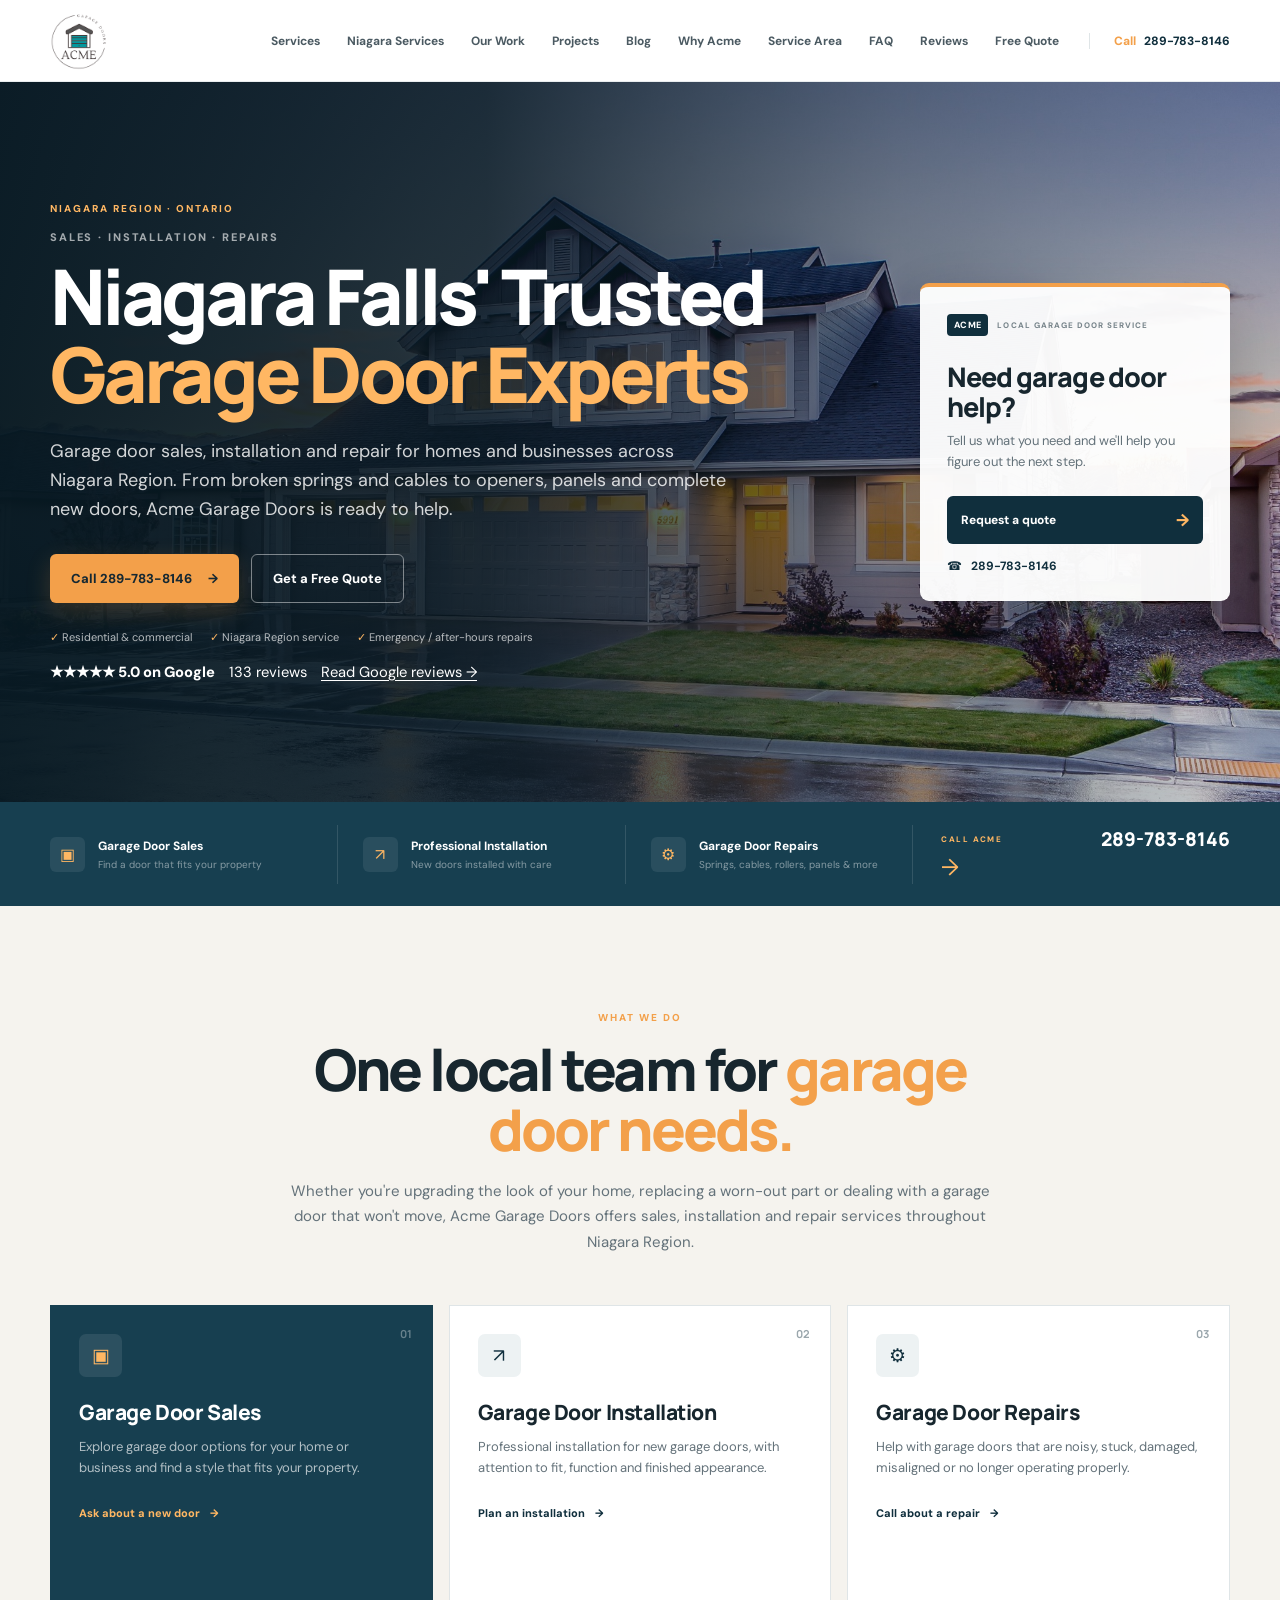
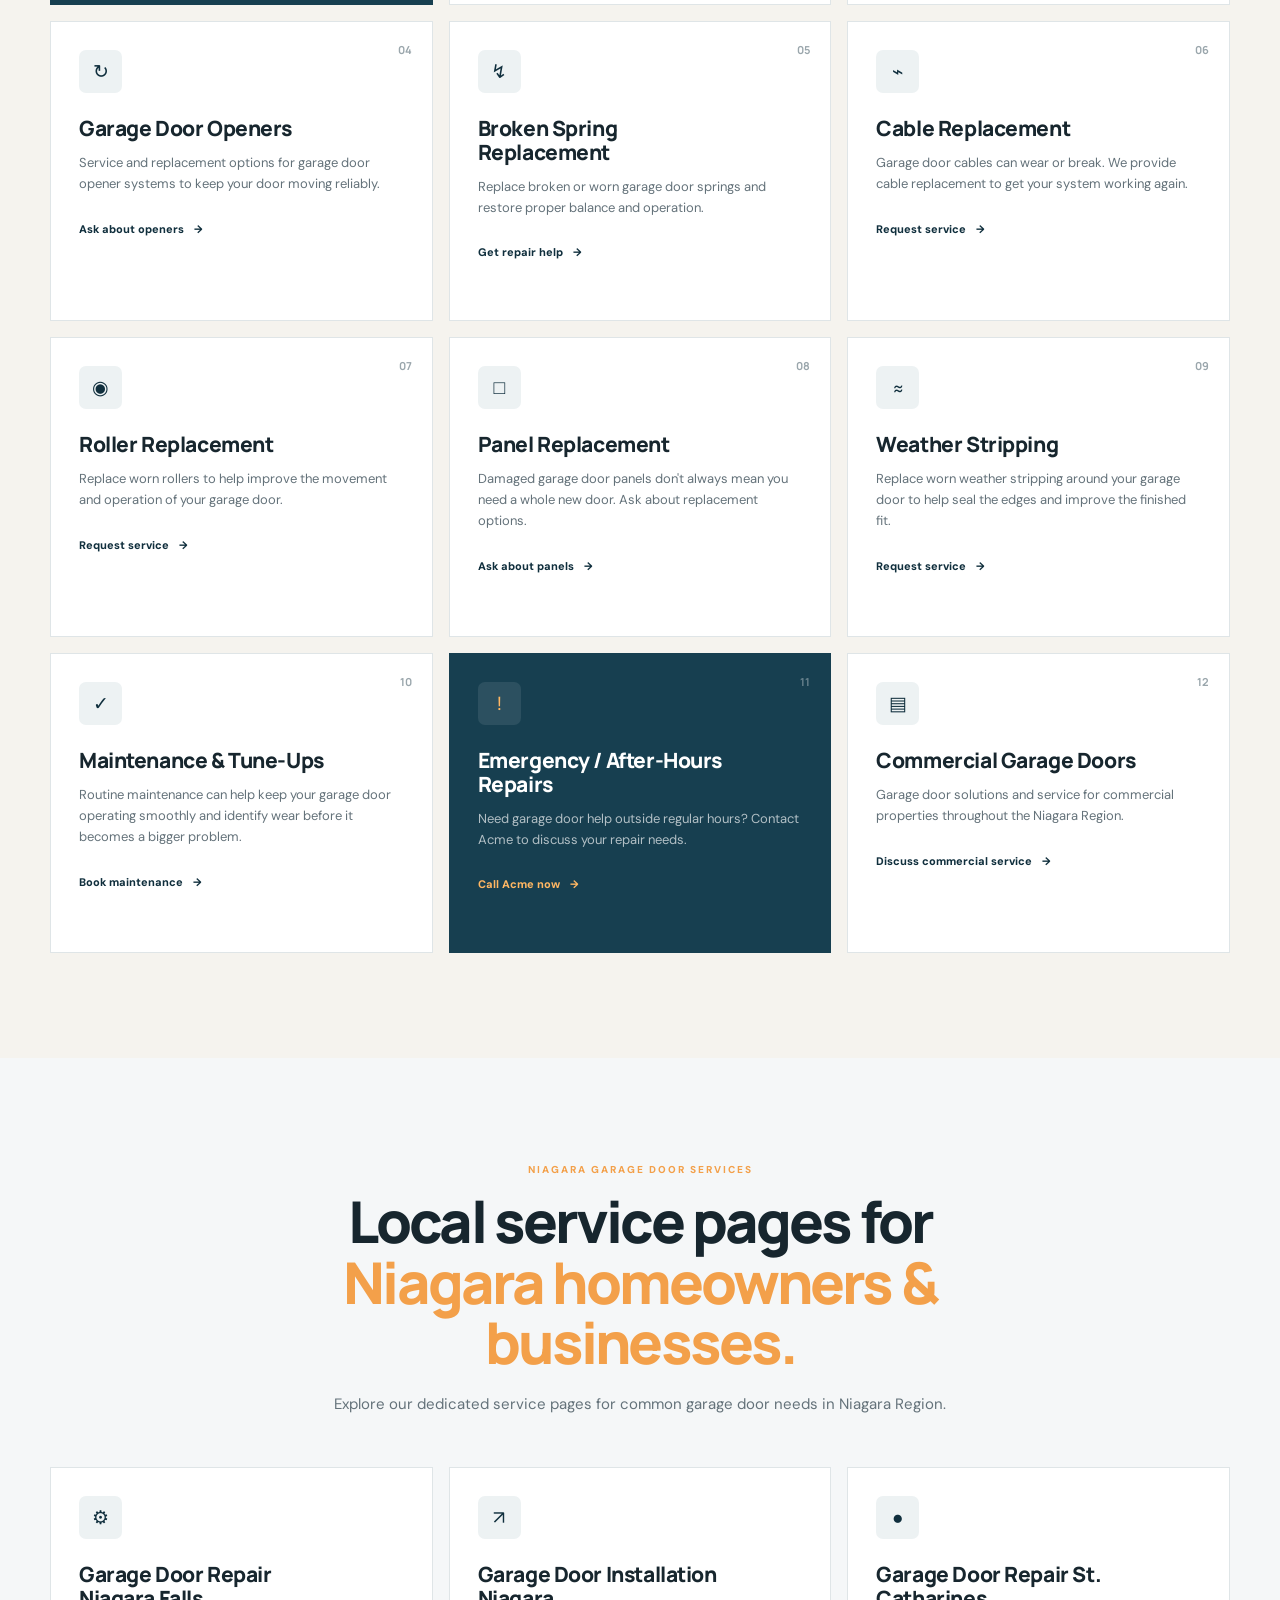
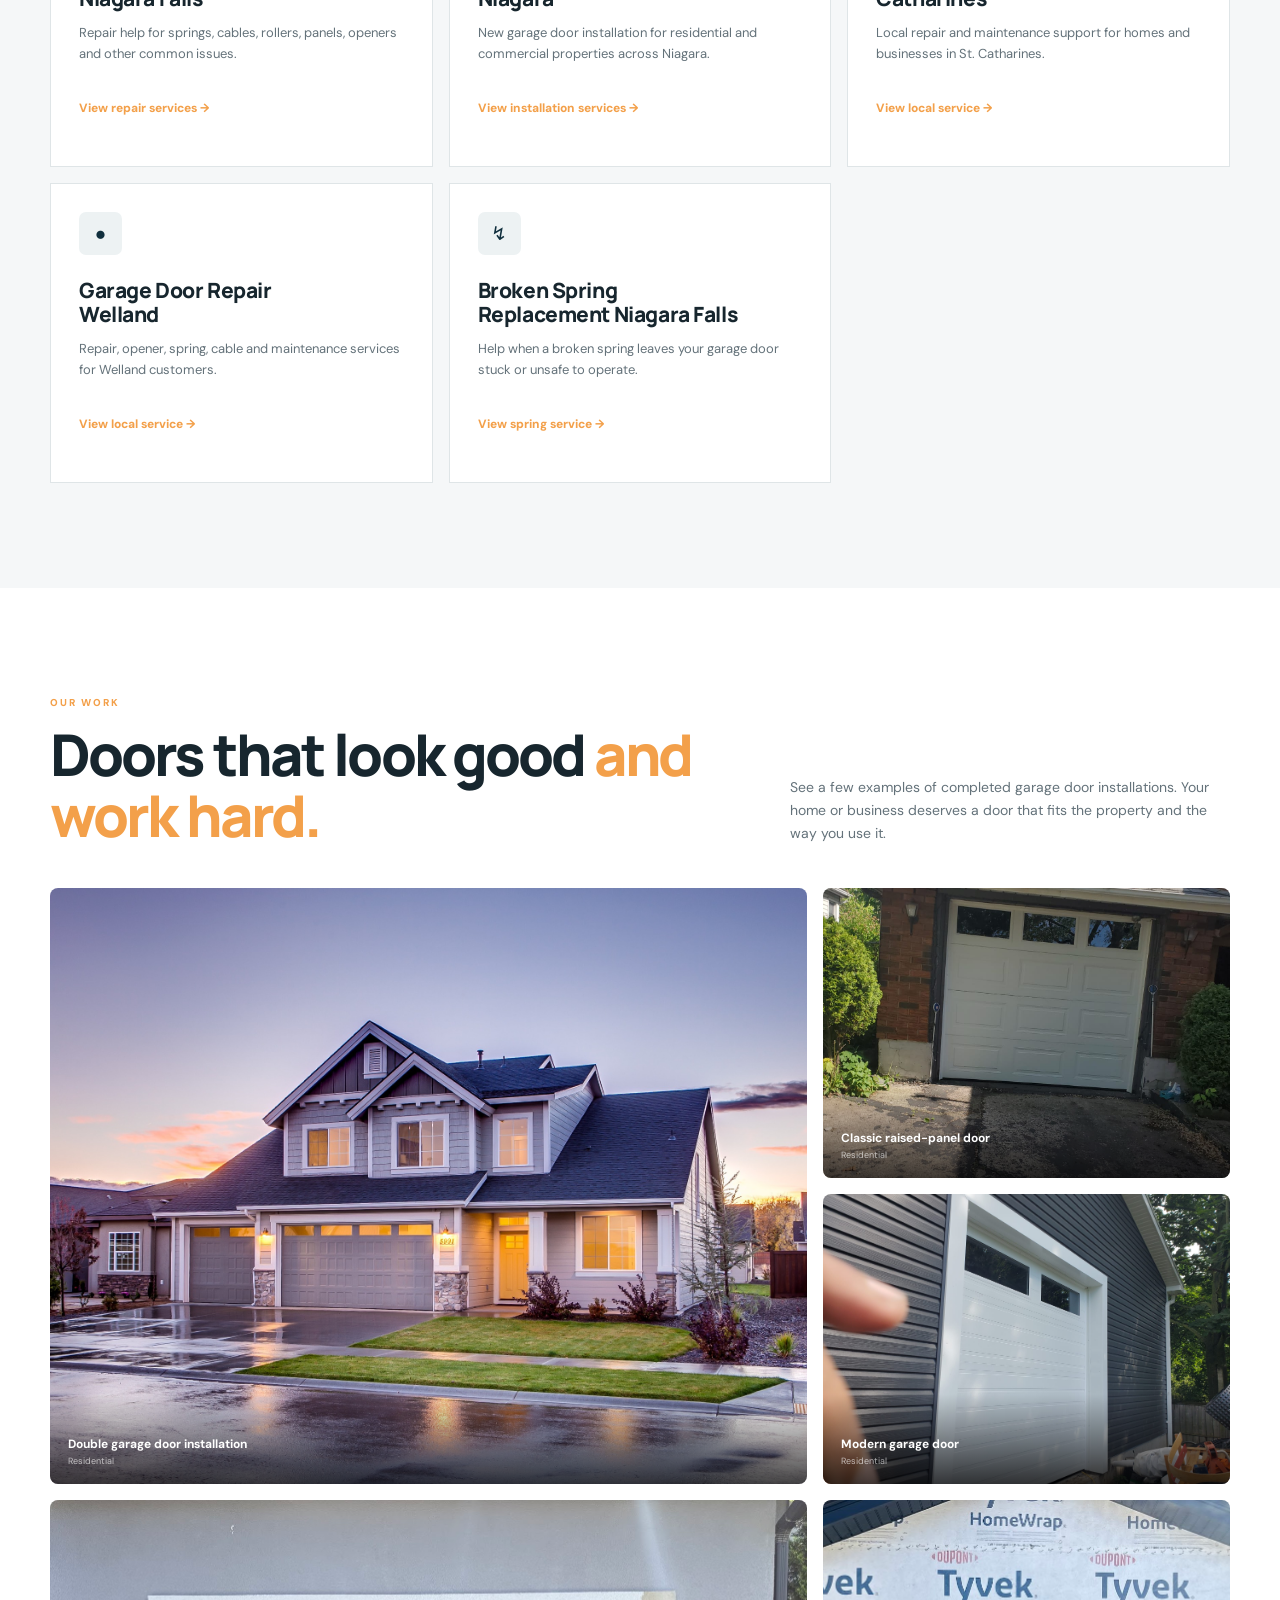
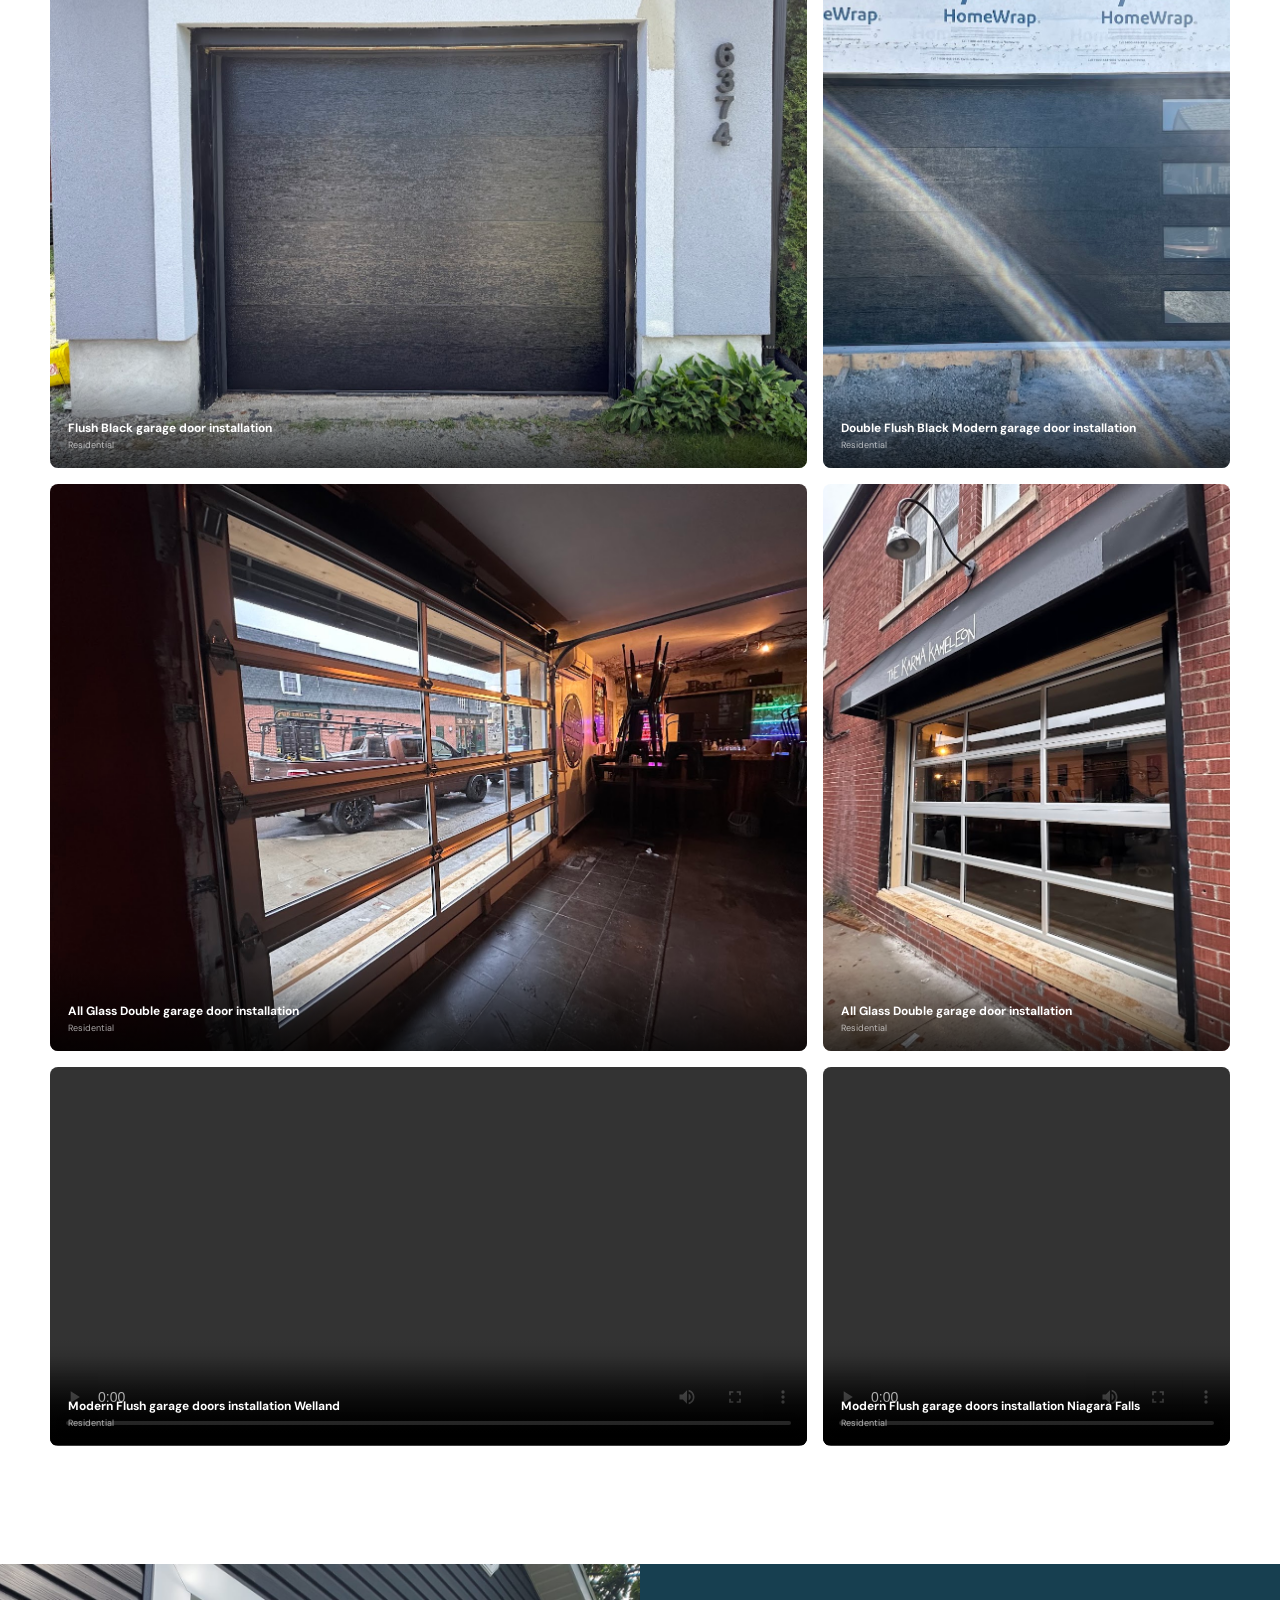
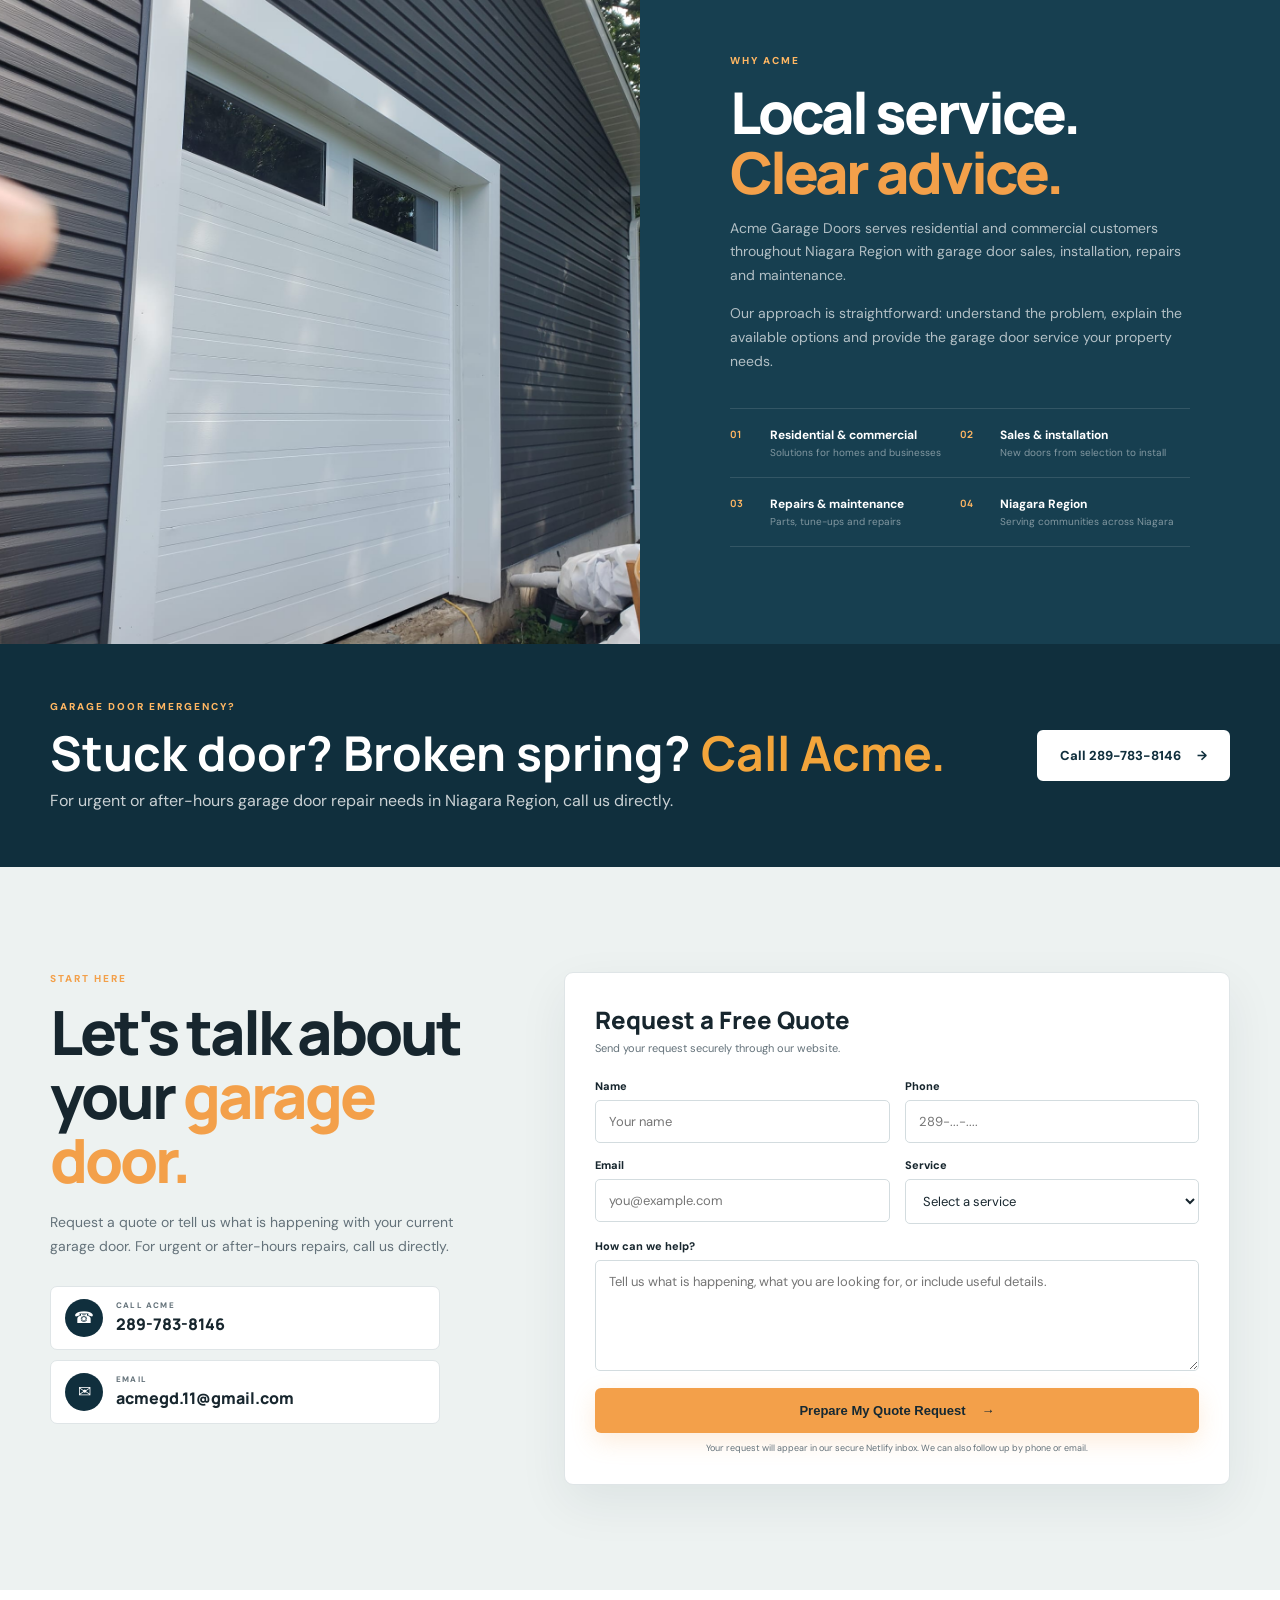
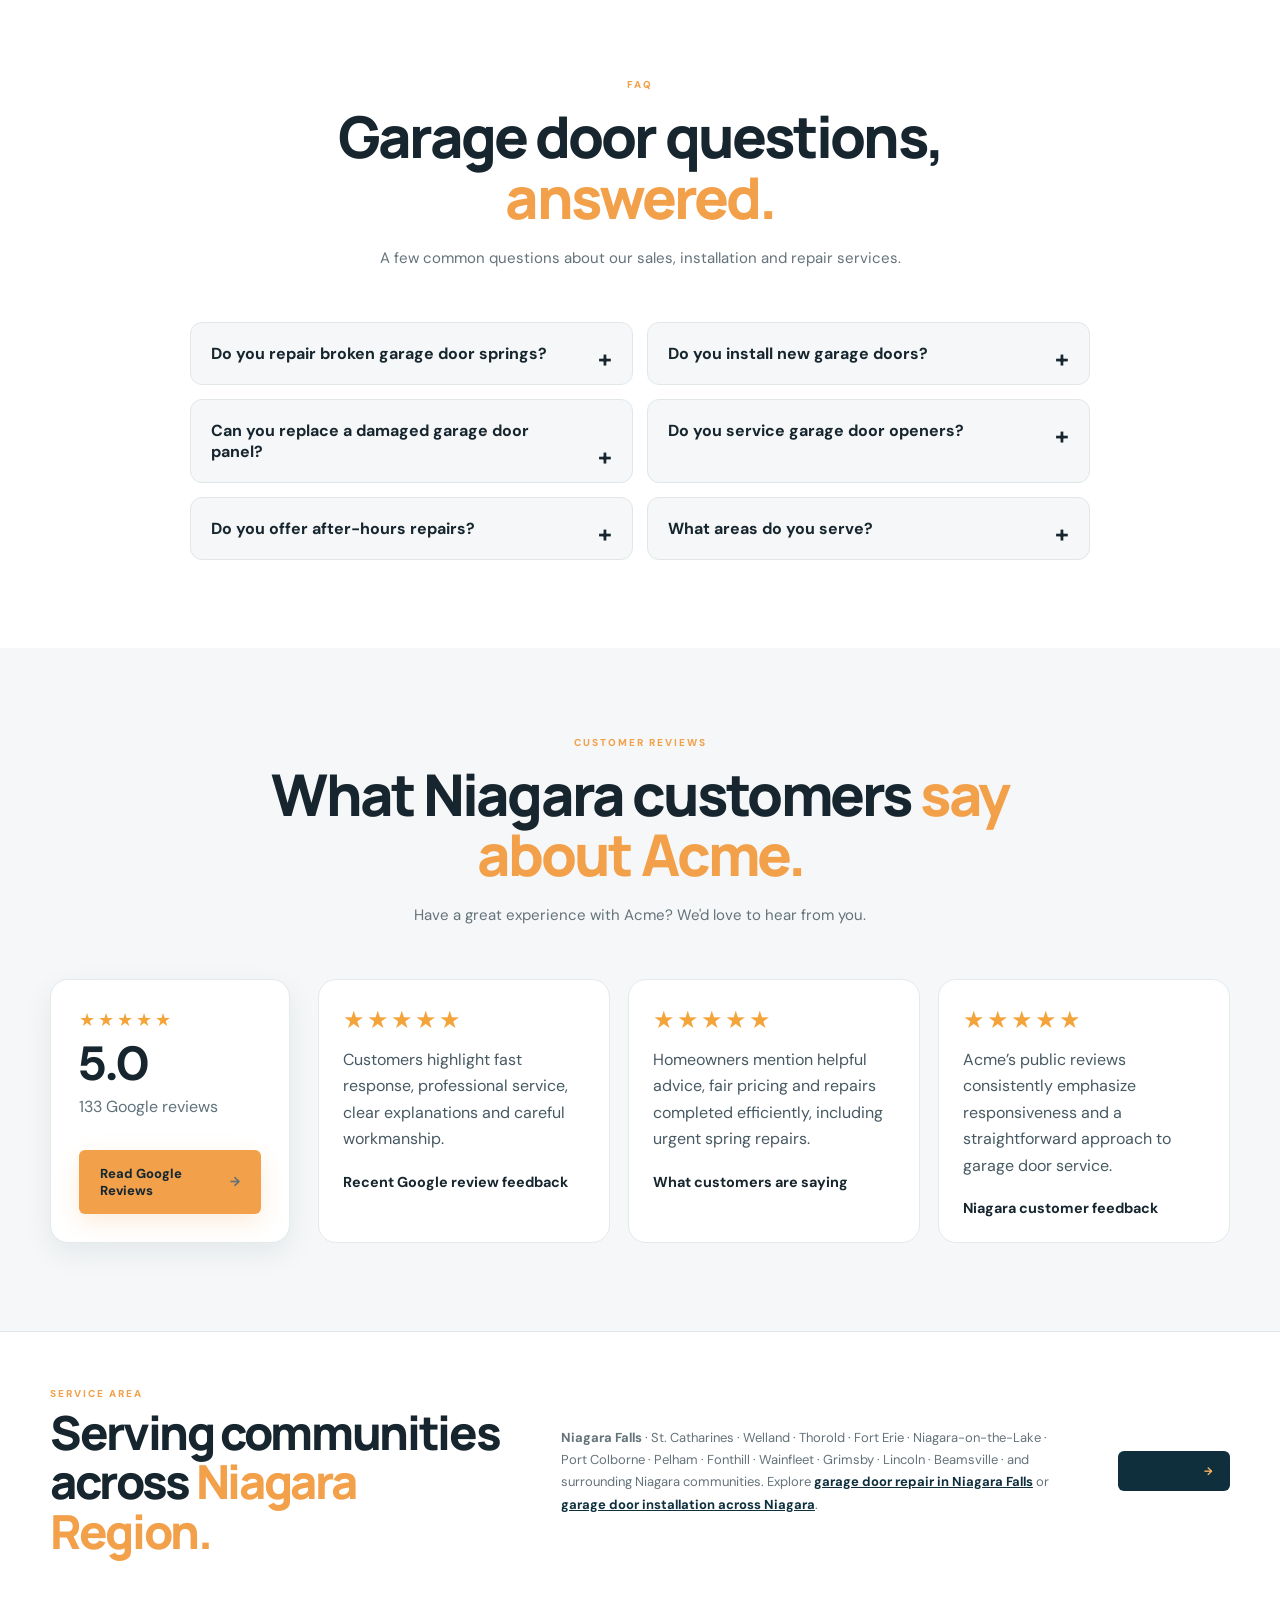
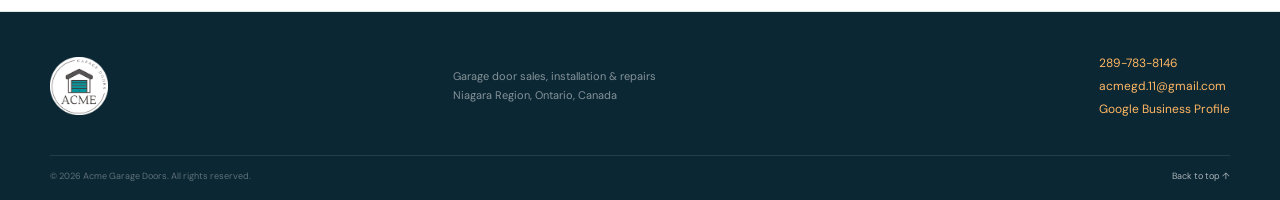
==== index.html @ 5a370285 "Publish my website (6a9875e2a1ae2db3b6c1c2fd)" ====
<!doctype html>
<html lang="en">
<head>
  <meta charset="utf-8">
  <meta name="viewport" content="width=device-width, initial-scale=1">
  <meta name="description" content="Acme Garage Doors provides garage door sales, installation, repairs, openers, springs, cables, rollers, panels, weather stripping, maintenance and emergency service throughout Niagara Region, Ontario.">
  <meta name="theme-color" content="#102f3d">
  <meta name="robots" content="index, follow, max-image-preview:large">
  <link rel="canonical" href="https://acmegaragedoors.ca/">
  <meta property="og:type" content="website">
  <meta property="og:url" content="https://acmegaragedoors.ca/">
  <meta property="og:site_name" content="Acme Garage Doors">
  <meta property="og:image" content="https://acmegaragedoors.ca/images/installation-2.jpg">
  <meta name="twitter:card" content="summary_large_image">
  <meta name="twitter:image" content="https://acmegaragedoors.ca/images/installation-2.jpg">
  <meta property="og:title" content="Acme Garage Doors | Niagara Falls' Trusted Garage Door Experts">
  <meta property="og:description" content="Garage door sales, installation and repairs across Niagara Region, Ontario.">
  <title>Acme Garage Doors | Niagara Falls' Trusted Garage Door Experts</title>
  <link rel="preconnect" href="https://fonts.googleapis.com">
  <link rel="preconnect" href="https://fonts.gstatic.com" crossorigin>
  <link href="https://fonts.googleapis.com/css2?family=DM+Sans:wght@400;500;600;700&family=Manrope:wght@700;800&display=swap" rel="stylesheet">
  <link rel="stylesheet" href="styles.css">
  <script type="application/ld+json">
  {
    "@context":"https://schema.org",
    "@type":"LocalBusiness",
    "@id":"https://acmegaragedoors.ca/#business",
    "name":"Acme Garage Doors",
    "url":"https://acmegaragedoors.ca/",
    "telephone":"+1-289-783-8146",
    "email":"acmegd.11@gmail.com",
    "image":"https://acmegaragedoors.ca/images/installation-2.jpg",
    "description":"Garage door sales, installation, repairs, opener service, spring replacement, cable and roller replacement, panel replacement, weather stripping, maintenance and emergency service across Niagara Region, Ontario.",
    "knowsAbout":["Garage door repair","Garage door installation","Garage door openers","Broken spring replacement","Garage door maintenance"],
    "address":{"@type":"PostalAddress","addressLocality":"Niagara Falls","addressRegion":"ON","addressCountry":"CA"},
    "areaServed":[
      {"@type":"City","name":"Niagara Falls"},{"@type":"City","name":"St. Catharines"},{"@type":"City","name":"Welland"},{"@type":"City","name":"Thorold"},{"@type":"City","name":"Fort Erie"},{"@type":"City","name":"Niagara-on-the-Lake"},{"@type":"City","name":"Port Colborne"}
    ],
    "sameAs":["https://maps.app.goo.gl/FfW46pLaCwa87yC1A"]
  }
  </script>
</head>
<body>
<header class="site-header" id="top">
  <div class="container nav-wrap">
    <a class="brand" href="#top" aria-label="Acme Garage Doors home">
      <img class="brand-logo" src="images/ACME%20logo%20round.png" alt="Acme Garage Doors">
    </a>
    <nav class="nav" aria-label="Main navigation">
      <a href="#services">Services</a><a href="#local-services">Niagara Services</a><a href="#work">Our Work</a><a href="projects">Projects</a><a href="blog">Blog</a><a href="#about">Why Acme</a><a href="#area">Service Area</a><a href="#faq">FAQ</a><a href="#reviews">Reviews</a><a href="#quote">Free Quote</a>
    </nav>
    <a class="nav-phone" href="tel:+12897838146"><span>Call</span> 289-783-8146</a>
    <button class="menu-toggle" aria-label="Open menu" aria-expanded="false">☰</button>
  </div>
  <div class="mobile-nav" aria-hidden="true"><a href="#services">Services</a><a href="#local-services">Niagara Services</a><a href="#work">Our Work</a><a href="projects">Projects</a><a href="blog">Blog</a><a href="#about">Why Acme</a><a href="#area">Service Area</a><a href="#faq">FAQ</a><a href="#reviews">Reviews</a><a href="#quote">Free Quote</a></div>
</header>

<main>
  <section class="hero">
    <div class="hero-media"><img src="images/installation-2.jpg" alt="Completed garage door installation on a Niagara-area home"></div>
    <div class="hero-shade"></div>
    <div class="container hero-inner">
      <div class="hero-copy">
        <div class="eyebrow light">NIAGARA REGION · ONTARIO</div>
        <div class="hero-kicker">SALES · INSTALLATION · REPAIRS</div>
        <h1>Niagara Falls' Trusted <span>Garage Door Experts</span></h1>
        <p class="hero-lead">Garage door sales, installation and repair for homes and businesses across Niagara Region. From broken springs and cables to openers, panels and complete new doors, Acme Garage Doors is ready to help.</p>
        <div class="hero-actions"><a class="btn btn-primary" href="tel:+12897838146">Call 289-783-8146 <b>→</b></a><a class="btn btn-outline" href="#quote">Get a Free Quote</a></div>
        <div class="hero-points"><span>✓ Residential & commercial</span><span>✓ Niagara Region service</span><span>✓ Emergency / after-hours repairs</span></div>
        <div class="hero-trust"><strong>★★★★★ 5.0 on Google</strong><span>133 reviews</span><a href="https://maps.app.goo.gl/FfW46pLaCwa87yC1A" target="_blank" rel="noopener">Read Google reviews →</a></div>
      </div>
      <aside class="hero-card">
        <div class="hero-card-top"><span class="mini-badge">ACME</span><span>LOCAL GARAGE DOOR SERVICE</span></div>
        <h2>Need garage door help?</h2>
        <p>Tell us what you need and we'll help you figure out the next step.</p>
        <a href="#quote" class="hero-card-link">Request a quote <span>→</span></a>
        <a href="tel:+12897838146" class="hero-card-phone">☎ <strong>289-783-8146</strong></a>
      </aside>
    </div>
  </section>

  <section class="quick-strip">
    <div class="container quick-grid">
      <div class="quick-item"><span class="quick-icon">▣</span><div><strong>Garage Door Sales</strong><small>Find a door that fits your property</small></div></div>
      <div class="quick-item"><span class="quick-icon">↗</span><div><strong>Professional Installation</strong><small>New doors installed with care</small></div></div>
      <div class="quick-item"><span class="quick-icon">⚙</span><div><strong>Garage Door Repairs</strong><small>Springs, cables, rollers, panels & more</small></div></div>
      <a class="quick-contact" href="tel:+12897838146"><small>CALL ACME</small><strong>289-783-8146</strong><span>→</span></a>
    </div>
  </section>

  <section class="section services" id="services">
    <div class="container">
      <div class="section-heading centered">
        <div class="eyebrow">WHAT WE DO</div>
        <h2>One local team for <span>garage door needs.</span></h2>
        <p>Whether you're upgrading the look of your home, replacing a worn-out part or dealing with a garage door that won't move, Acme Garage Doors offers sales, installation and repair services throughout Niagara Region.</p>
      </div>
      <div class="service-grid">
        <article class="service-card featured"><div class="service-number">01</div><div class="icon">▣</div><h3>Garage Door Sales</h3><p>Explore garage door options for your home or business and find a style that fits your property.</p><a href="#quote">Ask about a new door <span>→</span></a></article>
        <article class="service-card"><div class="service-number">02</div><div class="icon">↗</div><h3>Garage Door Installation</h3><p>Professional installation for new garage doors, with attention to fit, function and finished appearance.</p><a href="#quote">Plan an installation <span>→</span></a></article>
        <article class="service-card"><div class="service-number">03</div><div class="icon">⚙</div><h3>Garage Door Repairs</h3><p>Help with garage doors that are noisy, stuck, damaged, misaligned or no longer operating properly.</p><a href="tel:+12897838146">Call about a repair <span>→</span></a></article>
        <article class="service-card"><div class="service-number">04</div><div class="icon">↻</div><h3>Garage Door Openers</h3><p>Service and replacement options for garage door opener systems to keep your door moving reliably.</p><a href="#quote">Ask about openers <span>→</span></a></article>
        <article class="service-card"><div class="service-number">05</div><div class="icon">↯</div><h3>Broken Spring Replacement</h3><p>Replace broken or worn garage door springs and restore proper balance and operation.</p><a href="tel:+12897838146">Get repair help <span>→</span></a></article>
        <article class="service-card"><div class="service-number">06</div><div class="icon">⌁</div><h3>Cable Replacement</h3><p>Garage door cables can wear or break. We provide cable replacement to get your system working again.</p><a href="#quote">Request service <span>→</span></a></article>
        <article class="service-card"><div class="service-number">07</div><div class="icon">◉</div><h3>Roller Replacement</h3><p>Replace worn rollers to help improve the movement and operation of your garage door.</p><a href="#quote">Request service <span>→</span></a></article>
        <article class="service-card"><div class="service-number">08</div><div class="icon">□</div><h3>Panel Replacement</h3><p>Damaged garage door panels don't always mean you need a whole new door. Ask about replacement options.</p><a href="#quote">Ask about panels <span>→</span></a></article>
        <article class="service-card"><div class="service-number">09</div><div class="icon">≈</div><h3>Weather Stripping</h3><p>Replace worn weather stripping around your garage door to help seal the edges and improve the finished fit.</p><a href="#quote">Request service <span>→</span></a></article>
        <article class="service-card"><div class="service-number">10</div><div class="icon">✓</div><h3>Maintenance & Tune-Ups</h3><p>Routine maintenance can help keep your garage door operating smoothly and identify wear before it becomes a bigger problem.</p><a href="#quote">Book maintenance <span>→</span></a></article>
        <article class="service-card featured"><div class="service-number">11</div><div class="icon">!</div><h3>Emergency / After-Hours Repairs</h3><p>Need garage door help outside regular hours? Contact Acme to discuss your repair needs.</p><a href="tel:+12897838146">Call Acme now <span>→</span></a></article>
        <article class="service-card"><div class="service-number">12</div><div class="icon">▤</div><h3>Commercial Garage Doors</h3><p>Garage door solutions and service for commercial properties throughout the Niagara Region.</p><a href="#quote">Discuss commercial service <span>→</span></a></article>
      </div>
    </div>
  </section>

  <section class="section local-seo" id="local-services">
    <div class="container">
      <div class="section-heading centered"><div class="eyebrow">NIAGARA GARAGE DOOR SERVICES</div><h2>Local service pages for <span>Niagara homeowners & businesses.</span></h2><p>Explore our dedicated service pages for common garage door needs in Niagara Region.</p></div>
      <div class="service-grid seo-links">
        <a class="service-card" href="garage-door-repair-niagara-falls"><div class="icon">⚙</div><h3>Garage Door Repair Niagara Falls</h3><p>Repair help for springs, cables, rollers, panels, openers and other common issues.</p><span>View repair services →</span></a>
        <a class="service-card" href="garage-door-installation-niagara"><div class="icon">↗</div><h3>Garage Door Installation Niagara</h3><p>New garage door installation for residential and commercial properties across Niagara.</p><span>View installation services →</span></a>
        <a class="service-card" href="garage-door-repair-st-catharines"><div class="icon">●</div><h3>Garage Door Repair St. Catharines</h3><p>Local repair and maintenance support for homes and businesses in St. Catharines.</p><span>View local service →</span></a>
        <a class="service-card" href="garage-door-repair-welland"><div class="icon">●</div><h3>Garage Door Repair Welland</h3><p>Repair, opener, spring, cable and maintenance services for Welland customers.</p><span>View local service →</span></a>
        <a class="service-card" href="broken-spring-replacement-niagara-falls"><div class="icon">↯</div><h3>Broken Spring Replacement Niagara Falls</h3><p>Help when a broken spring leaves your garage door stuck or unsafe to operate.</p><span>View spring service →</span></a>
      </div>
    </div>
  </section>

  <section class="work-preview" id="work">
    <div class="container">
      <div class="work-heading"><div><div class="eyebrow">OUR WORK</div><h2>Doors that look good <span>and work hard.</span></h2></div><p>See a few examples of completed garage door installations. Your home or business deserves a door that fits the property and the way you use it.</p></div>
      <div class="gallery">
        <figure class="gallery-main"><img src="images/installation-2.jpg" alt="Completed double garage door installation on a two-storey home"><figcaption><strong>Double garage door installation</strong><span>Residential</span></figcaption></figure>
        <figure><img src="images/installation-1.jpeg" alt="Completed white raised-panel garage door on a brick garage"><figcaption><strong>Classic raised-panel door</strong><span>Residential</span></figcaption></figure>
        <figure><img src="images/installation-3.jpeg" alt="Completed white modern garage door on a dark-sided garage"><figcaption><strong>Modern garage door</strong><span>Residential</span></figcaption></figure>
        <figure><img src="images/gd-1.jpg" alt="Garage door installation in Niagara Falls Ontario"><figcaption><strong>Flush Black garage door installation</strong><span>Residential</span></figcaption></figure>
        <figure><img src="images/gd-2.jpg" alt="Garage door installation in Niagara Falls Ontario"><figcaption><strong>Double Flush Black Modern garage door installation</strong><span>Residential</span></figcaption></figure>
        <figure><img src="images/GD-3.jpg" alt="Garage door installation in Thorold Ontario"><figcaption><strong>All Glass Double garage door installation</strong><span>Residential</span></figcaption></figure>
        <figure><img src="images/gd-4.jpg" alt="Garage door installation in Thorold Ontario"><figcaption><strong>All Glass Double garage door installation</strong><span>Residential</span></figcaption></figure>
        <figure><video src="images/GD video-1.mp4" aria-label="Garage door installation in Welland Ontario" controls></video><figcaption><strong>Modern Flush garage doors installation Welland</strong><span>Residential</span></figcaption></figure>
        <figure><video src="images/GD video.mp4" aria-label="Garage door installation in Niagara Falls Ontario" controls></video><figcaption><strong>Modern Flush garage doors installation Niagara Falls</strong><span>Residential</span></figcaption></figure>
      </div>
    </div>
  </section>

  <section class="why-section" id="about">
    <div class="why-photo"><img src="images/installation-3.jpeg" alt="Completed modern garage door installation"></div>
    <div class="why-copy">
      <div class="eyebrow light">WHY ACME</div><h2>Local service.<br><span>Clear advice.</span></h2>
      <p>Acme Garage Doors serves residential and commercial customers throughout Niagara Region with garage door sales, installation, repairs and maintenance.</p>
      <p>Our approach is straightforward: understand the problem, explain the available options and provide the garage door service your property needs.</p>
      <div class="why-grid"><div><b>01</b><strong>Residential & commercial</strong><small>Solutions for homes and businesses</small></div><div><b>02</b><strong>Sales & installation</strong><small>New doors from selection to install</small></div><div><b>03</b><strong>Repairs & maintenance</strong><small>Parts, tune-ups and repairs</small></div><div><b>04</b><strong>Niagara Region</strong><small>Serving communities across Niagara</small></div></div>
    </div>
  </section>

  <section class="emergency-section">
    <div class="container emergency-inner">
      <div><div class="eyebrow light">GARAGE DOOR EMERGENCY?</div><h2>Stuck door? Broken spring? <span>Call Acme.</span></h2><p>For urgent or after-hours garage door repair needs in Niagara Region, call us directly.</p></div>
      <a class="btn btn-light" href="tel:+12897838146">Call 289-783-8146 <b>→</b></a>
    </div>
  </section>

  <section class="quote-section" id="quote">
    <div class="container quote-grid">
      <div class="quote-copy"><div class="eyebrow">START HERE</div><h2>Let's talk about your <span>garage door.</span></h2><p>Request a quote or tell us what is happening with your current garage door. For urgent or after-hours repairs, call us directly.</p><div class="contact-stack"><a href="tel:+12897838146"><span>☎</span><div><small>CALL ACME</small><strong>289-783-8146</strong></div></a><a href="mailto:acmegd.11@gmail.com"><span>✉</span><div><small>EMAIL</small><strong>acmegd.11@gmail.com</strong></div></a></div></div>
      <form class="quote-form" id="quoteForm" name="quote-request" method="POST" data-netlify="true" data-netlify-honeypot="bot-field">
        <input type="hidden" name="form-name" value="quote-request">
        <input type="hidden" name="subject" data-remove-prefix value="New Acme Garage Doors quote request">
        <p class="form-honeypot"><label>Don’t fill this out if you’re human: <input name="bot-field" type="text" tabindex="-1" autocomplete="off"></label></p>
        <div class="form-title"><strong>Request a Free Quote</strong><span>Send your request securely through our website.</span></div>
        <div class="form-row"><label>Name<input name="name" type="text" autocomplete="name" required placeholder="Your name"></label><label>Phone<input name="phone" type="tel" autocomplete="tel" required placeholder="289-...-...."></label></div>
        <div class="form-row"><label>Email<input name="email" type="email" autocomplete="email" placeholder="you@example.com"></label><label>Service<select name="service" required><option value="">Select a service</option><option>Garage door sales</option><option>Garage door installation</option><option>Garage door repairs</option><option>Garage door opener</option><option>Broken spring replacement</option><option>Cable replacement</option><option>Roller replacement</option><option>Panel replacement</option><option>Weather stripping</option><option>Maintenance / tune-up</option><option>Emergency / after-hours repair</option><option>Commercial garage doors</option></select></label></div>
        <label>How can we help?<textarea name="message" rows="5" placeholder="Tell us what is happening, what you are looking for, or include useful details."></textarea></label>
        <button class="btn btn-primary submit-btn" type="submit">Prepare My Quote Request <span>→</span></button>
        <p class="form-note">Your request will appear in our secure Netlify inbox. We can also follow up by phone or email.</p><div class="form-success" id="formSuccess" role="status" aria-live="polite">Thanks! Your quote request has been sent. We’ll follow up using the contact details you provided.</div>
      </form>
    </div>
  </section>

  <section class="faq-section" id="faq">
    <div class="container">
      <div class="section-heading centered"><div class="eyebrow">FAQ</div><h2>Garage door questions, <span>answered.</span></h2><p>A few common questions about our sales, installation and repair services.</p></div>
      <div class="faq-grid">
        <details><summary>Do you repair broken garage door springs?</summary><p>Yes. We provide broken spring replacement and can also inspect related garage door components for wear.</p></details>
        <details><summary>Do you install new garage doors?</summary><p>Yes. We provide garage door sales and installation for residential properties, as well as commercial garage door solutions.</p></details>
        <details><summary>Can you replace a damaged garage door panel?</summary><p>Yes. Panel replacement is one of the repair services we offer. Contact us to discuss the damage and available options.</p></details>
        <details><summary>Do you service garage door openers?</summary><p>Yes. We provide garage door opener service and replacement options.</p></details>
        <details><summary>Do you offer after-hours repairs?</summary><p>Yes. We offer emergency / after-hours repair service. For urgent needs, call 289-783-8146 directly.</p></details>
        <details><summary>What areas do you serve?</summary><p>We serve Niagara Falls and communities throughout the Niagara Region, including St. Catharines, Welland, Thorold, Fort Erie, Niagara-on-the-Lake and Port Colborne, plus surrounding areas.</p></details>
      </div>
    </div>
  </section>

  <section class="reviews-section" id="reviews">
    <div class="container">
      <div class="section-heading centered"><div class="eyebrow">CUSTOMER REVIEWS</div><h2>What Niagara customers <span>say about Acme.</span></h2><p>Have a great experience with Acme? We'd love to hear from you.</p></div>
      <div class="review-summary"><div class="review-score"><div class="stars">★★★★★</div><strong>5.0</strong><span>133 Google reviews</span><a class="btn btn-primary" href="https://maps.app.goo.gl/FfW46pLaCwa87yC1A" target="_blank" rel="noopener">Read Google Reviews <span>→</span></a></div><div class="review-cards"><article><div class="stars">★★★★★</div><p>Customers highlight fast response, professional service, clear explanations and careful workmanship.</p><strong>Recent Google review feedback</strong></article><article><div class="stars">★★★★★</div><p>Homeowners mention helpful advice, fair pricing and repairs completed efficiently, including urgent spring repairs.</p><strong>What customers are saying</strong></article><article><div class="stars">★★★★★</div><p>Acme’s public reviews consistently emphasize responsiveness and a straightforward approach to garage door service.</p><strong>Niagara customer feedback</strong></article></div></div>
    </div>
  </section>

  <section class="service-area" id="area"><div class="container service-area-inner"><div><div class="eyebrow">SERVICE AREA</div><h2>Serving communities across <span>Niagara Region.</span></h2></div><p><strong>Niagara Falls</strong> · St. Catharines · Welland · Thorold · Fort Erie · Niagara-on-the-Lake · Port Colborne · Pelham · Fonthill · Wainfleet · Grimsby · Lincoln · Beamsville · and surrounding Niagara communities. Explore <a href="garage-door-repair-niagara-falls">garage door repair in Niagara Falls</a> or <a href="garage-door-installation-niagara">garage door installation across Niagara</a>.</p><a class="area-call" href="tel:+12897838146">Call Acme <span>→</span></a></div></section>
</main>

<footer>
  <div class="container footer-grid">
    <div class="footer-brand brand"><img class="brand-logo" src="images/ACME%20logo%20round.png" alt="Acme Garage Doors"></div>
    <div><p>Garage door sales, installation & repairs<br>Niagara Region, Ontario, Canada</p></div>
    <div class="footer-contact"><a href="tel:+12897838146">289-783-8146</a><a href="mailto:acmegd.11@gmail.com">acmegd.11@gmail.com</a><a href="https://maps.app.goo.gl/FfW46pLaCwa87yC1A" target="_blank" rel="noopener">Google Business Profile</a></div>
  </div>
  <div class="container footer-bottom"><span>© <span id="year"></span> Acme Garage Doors. All rights reserved.</span><a href="#top">Back to top ↑</a></div>
</footer>
<a class="mobile-call" href="tel:+12897838146">☎ Call Acme · 289-783-8146</a>
<script src="script.js"></script>
</body>
</html>
---- styles.css ----
:root{--navy:#102f3d;--navy2:#173f50;--ink:#17262e;--muted:#64727a;--cream:#f5f3ee;--white:#fff;--orange:#f3a04a;--orange2:#ffb763;--line:#dfe5e7;--max:1180px}*{box-sizing:border-box}html{scroll-behavior:smooth}body{margin:0;color:var(--ink);font-family:'DM Sans',sans-serif;background:#fff}a{text-decoration:none;color:inherit}.container{width:min(100% - 48px,var(--max));margin:auto}.site-header{height:82px;background:#fff;border-bottom:1px solid #e9edef;position:sticky;top:0;z-index:20}.nav-wrap{height:82px;display:flex;align-items:center;gap:30px}.brand{display:flex;align-items:center;gap:10px;width:max-content}.brand-badge{position:relative;width:43px;height:38px;border:2px solid var(--navy);border-radius:5px;background:linear-gradient(135deg,#fff,#eef3f4);overflow:hidden;display:block}.door-line{position:absolute;left:6px;right:6px;height:2px;background:var(--navy);opacity:.85}.l1{top:10px}.l2{top:17px}.l3{top:24px}.door-arrow{position:absolute;right:5px;bottom:2px;color:var(--orange);font-size:13px;font-weight:800}.brand-type strong{font:800 22px/1 'Manrope',sans-serif;letter-spacing:.03em;display:block}.brand-type small{font-size:8px;letter-spacing:.22em;font-weight:800;color:#68767d}.nav{display:flex;gap:27px;margin-left:auto}.nav a{font-size:12px;font-weight:700;color:#4b5a62}.nav a:hover{color:var(--navy)}.nav-phone{font-size:12px;font-weight:800;color:var(--navy);border-left:1px solid var(--line);padding-left:24px;white-space:nowrap}.nav-phone span{color:var(--orange);margin-right:5px}.menu-toggle{display:none;border:0;background:none;font-size:25px}.mobile-nav{display:none}
.hero{position:relative;min-height:720px;overflow:hidden;background:var(--navy);color:#fff}.hero-media{position:absolute;inset:0}.hero-media img{width:100%;height:100%;object-fit:cover;object-position:center 52%;display:block}.hero-shade{position:absolute;inset:0;background:linear-gradient(90deg,rgba(7,25,34,.97) 0%,rgba(7,25,34,.86) 38%,rgba(7,25,34,.47) 70%,rgba(7,25,34,.2) 100%)}.hero-inner{position:relative;min-height:720px;display:flex;align-items:center;justify-content:space-between;gap:50px;padding:80px 0}.hero-copy{max-width:760px}.eyebrow{font-size:10px;letter-spacing:.2em;font-weight:800;color:var(--orange);margin-bottom:15px}.eyebrow.light{color:var(--orange2)}.hero-kicker{font-size:11px;font-weight:800;letter-spacing:.17em;color:rgba(255,255,255,.62);margin-bottom:13px}.hero h1{font:800 clamp(44px,6vw,78px)/1.01 'Manrope',sans-serif;letter-spacing:-.055em;margin:0;max-width:790px}.hero h1 span{display:block;color:var(--orange2)}.hero-lead{font-size:18px;line-height:1.6;color:rgba(255,255,255,.82);max-width:690px;margin:25px 0 30px}.hero-actions{display:flex;gap:12px;flex-wrap:wrap}.btn{display:inline-flex;align-items:center;justify-content:center;gap:16px;padding:15px 21px;border-radius:6px;font-size:13px;font-weight:800;border:0;cursor:pointer;transition:.2s}.btn-primary{background:var(--orange);color:#152832;box-shadow:0 8px 25px rgba(243,160,74,.2)}.btn-primary:hover{background:var(--orange2);transform:translateY(-1px)}.btn-outline{border:1px solid rgba(255,255,255,.45);color:#fff}.btn-outline:hover{background:rgba(255,255,255,.1)}.hero-points{display:flex;flex-wrap:wrap;gap:18px;margin-top:27px;font-size:11px;color:rgba(255,255,255,.7)}.hero-points span::first-letter{color:var(--orange2)}.hero-card{width:310px;flex:0 0 310px;background:rgba(255,255,255,.96);color:var(--ink);padding:27px;border-radius:9px;box-shadow:0 25px 60px rgba(0,0,0,.2);border-top:4px solid var(--orange)}.hero-card-top{display:flex;align-items:center;gap:9px;font-size:8px;letter-spacing:.13em;font-weight:800;color:#78858b}.mini-badge{background:var(--navy);color:#fff;padding:5px 7px;border-radius:4px;font-size:9px;letter-spacing:.04em}.hero-card h2{font:800 27px/1.1 'Manrope',sans-serif;margin:26px 0 10px;letter-spacing:-.035em}.hero-card p{font-size:13px;line-height:1.6;color:var(--muted);margin:0 0 23px}.hero-card-link{display:flex;justify-content:space-between;align-items:center;background:var(--navy);color:#fff;border-radius:6px;padding:13px 14px;font-size:12px;font-weight:800}.hero-card-link span{color:var(--orange2);font-size:17px}.hero-card-phone{display:flex;gap:9px;align-items:center;margin-top:14px;font-size:12px;color:var(--navy)}
.quick-strip{background:var(--navy2);color:#fff}.quick-grid{display:grid;grid-template-columns:1fr 1fr 1fr 1.1fr;min-height:104px;align-items:center}.quick-item{display:flex;align-items:center;gap:13px;padding:12px 25px;border-right:1px solid rgba(255,255,255,.12)}.quick-item:first-child{padding-left:0}.quick-icon{width:35px;height:35px;border-radius:6px;display:grid;place-items:center;background:rgba(255,255,255,.08);color:var(--orange2)}.quick-item strong,.quick-item small{display:block}.quick-item strong{font-size:12px}.quick-item small{font-size:10px;color:rgba(255,255,255,.48);margin-top:4px}.quick-contact{padding-left:28px;display:grid;grid-template-columns:1fr auto;align-items:center}.quick-contact small{font-size:8px;letter-spacing:.18em;color:var(--orange2);font-weight:800}.quick-contact strong{font:800 19px 'Manrope',sans-serif}.quick-contact span{grid-row:span 2;color:var(--orange2);font-size:23px}
.section{padding:105px 0}.services{background:var(--cream)}.section-heading{max-width:780px;margin-bottom:50px}.section-heading.centered{margin-left:auto;margin-right:auto;text-align:center}.section-heading h2,.work-heading h2,.why-copy h2,.quote-copy h2,.service-area h2{font:800 clamp(36px,4.5vw,58px)/1.05 'Manrope',sans-serif;letter-spacing:-.05em;margin:0}.section-heading h2 span,.work-heading h2 span,.why-copy h2 span,.quote-copy h2 span,.service-area h2 span{color:var(--orange)}.section-heading p{font-size:15px;line-height:1.7;color:var(--muted);max-width:710px;margin:19px auto 0}.service-grid{display:grid;grid-template-columns:repeat(3,1fr);gap:16px}.service-card{background:#fff;border:1px solid var(--line);padding:28px;min-height:300px;position:relative;transition:.22s}.service-card:hover{transform:translateY(-4px);box-shadow:0 18px 40px rgba(20,44,58,.09)}.service-card.featured{background:var(--navy2);color:#fff;border-color:var(--navy2)}.service-number{position:absolute;right:20px;top:20px;color:#9aa6ac;font:700 11px 'Manrope',sans-serif}.featured .service-number{color:rgba(255,255,255,.35)}.icon{width:43px;height:43px;display:grid;place-items:center;border-radius:7px;background:#edf2f3;color:var(--navy);font-size:19px;margin-bottom:24px}.featured .icon{background:rgba(255,255,255,.09);color:var(--orange2)}.service-card h3{font:800 21px/1.13 'Manrope',sans-serif;letter-spacing:-.02em;margin:0 0 12px;max-width:270px}.service-card p{font-size:13px;line-height:1.6;color:var(--muted);margin:0 0 22px}.featured p{color:rgba(255,255,255,.67)}.service-card a{font-size:11px;font-weight:800;color:var(--navy)}.featured a{color:var(--orange2)}.service-card a span{margin-left:7px}
.work-preview{padding:108px 0 118px;background:#fff}.work-heading{display:flex;justify-content:space-between;align-items:end;gap:50px;margin-bottom:43px}.work-heading p{max-width:440px;color:var(--muted);font-size:14px;line-height:1.65;margin:0}.gallery{display:grid;grid-template-columns:1.3fr .7fr;grid-template-rows:290px 290px;gap:16px}.gallery figure{position:relative;overflow:hidden;margin:0;border-radius:8px;background:#ddd}.gallery-main{grid-row:span 2}.gallery img,.gallery video{width:100%;height:100%;object-fit:cover;display:block;transition:.5s}.gallery figure:hover img,.gallery figure:hover video{transform:scale(1.035)}.gallery figcaption{position:absolute;left:0;right:0;bottom:0;padding:42px 18px 17px;background:linear-gradient(transparent,rgba(0,0,0,.72));color:#fff}.gallery figcaption strong{display:block;font-size:12px}.gallery figcaption span{font-size:9px;color:rgba(255,255,255,.65);display:block;margin-top:3px}
.why-section{display:grid;grid-template-columns:1fr 1fr;background:var(--navy2);color:#fff}.why-photo{min-height:680px}.why-photo img{width:100%;height:100%;object-fit:cover;display:block}.why-copy{padding:90px clamp(35px,7vw,100px)}.why-copy>p{max-width:520px;color:rgba(255,255,255,.67);font-size:14px;line-height:1.7}.why-grid{display:grid;grid-template-columns:1fr 1fr;margin-top:35px;border-top:1px solid rgba(255,255,255,.12)}.why-grid>div{padding:18px 15px 18px 0;border-bottom:1px solid rgba(255,255,255,.12);display:grid;grid-template-columns:32px 1fr;gap:0 8px}.why-grid b{grid-row:span 2;color:var(--orange2);font:700 10px 'Manrope',sans-serif}.why-grid strong{font-size:12px}.why-grid small{font-size:10px;color:rgba(255,255,255,.46);margin-top:3px}
.quote-section{padding:105px 0;background:#edf2f1}.quote-grid{display:grid;grid-template-columns:.8fr 1.2fr;gap:70px;align-items:start}.quote-copy h2{font-size:clamp(39px,4.8vw,61px)}.quote-copy>p{max-width:470px;color:var(--muted);font-size:14px;line-height:1.7;margin:19px 0 27px}.contact-stack{display:grid;gap:10px;max-width:390px}.contact-stack a{display:flex;align-items:center;gap:13px;background:#fff;border:1px solid var(--line);border-radius:7px;padding:12px 14px}.contact-stack a>span{width:38px;height:38px;border-radius:50%;display:grid;place-items:center;background:var(--navy);color:#fff}.contact-stack small{display:block;color:var(--muted);font-size:8px;letter-spacing:.15em;font-weight:800}.contact-stack strong{display:block;font:800 16px 'Manrope',sans-serif;margin-top:3px}.quote-form{background:#fff;border:1px solid var(--line);border-radius:9px;padding:30px;box-shadow:0 18px 50px rgba(20,44,58,.07)}.form-title{margin-bottom:24px}.form-title strong{display:block;font:800 24px 'Manrope',sans-serif}.form-title span{display:block;color:var(--muted);font-size:11px;margin-top:5px}.form-row{display:grid;grid-template-columns:1fr 1fr;gap:15px}.quote-form label{display:block;font-size:11px;font-weight:800;margin-bottom:15px}.quote-form input,.quote-form select,.quote-form textarea{display:block;width:100%;margin-top:7px;border:1px solid #d3dcdf;border-radius:5px;padding:12px 13px;background:#fff;font:400 13px 'DM Sans',sans-serif;color:var(--ink);outline:0}.quote-form input:focus,.quote-form select:focus,.quote-form textarea:focus{border-color:var(--navy);box-shadow:0 0 0 3px rgba(16,47,61,.08)}.quote-form textarea{resize:vertical}.submit-btn{width:100%;margin-top:2px}.form-note{text-align:center;color:var(--muted);font-size:9px;margin:9px 0 0}.form-success{display:none;background:#edf7f1;color:#246344;border:1px solid #c9e6d5;border-radius:5px;padding:10px;margin-top:11px;font-size:11px}.form-success.show{display:block}
.service-area{padding:55px 0;border-top:1px solid var(--line);border-bottom:1px solid var(--line);background:#fff}.service-area-inner{display:grid;grid-template-columns:1fr 1.1fr auto;align-items:center;gap:50px}.service-area .eyebrow{margin-bottom:8px}.service-area h2{font-size:clamp(30px,3.7vw,47px)}.service-area p{color:var(--muted);font-size:13px;line-height:1.7;margin:0}.area-call{background:var(--navy);color:#fff;padding:13px 17px;border-radius:6px;font-size:11px;font-weight:800;white-space:nowrap}.area-call span{color:var(--orange2);margin-left:10px}
footer{background:#0b2733;color:#fff;padding:43px 0 18px}.footer-grid{display:grid;grid-template-columns:1.2fr 1.4fr 1fr;gap:30px;align-items:center}.footer-grid p{font-size:11px;line-height:1.7;color:rgba(255,255,255,.5);margin:0}.footer-contact{display:grid;gap:5px;justify-self:end}.footer-contact a{font-size:12px;color:var(--orange2)}.footer-bottom{display:flex;justify-content:space-between;border-top:1px solid rgba(255,255,255,.1);margin-top:38px;padding-top:14px;color:rgba(255,255,255,.34);font-size:9px}.footer-bottom a{color:rgba(255,255,255,.65)}.mobile-call{display:none}
@media(max-width:980px){.nav{display:none}.nav-phone{margin-left:auto}.menu-toggle{display:block;color:var(--navy)}.mobile-nav{position:absolute;top:82px;left:0;right:0;background:#fff;border-bottom:1px solid var(--line);padding:8px 24px;box-shadow:0 12px 30px rgba(0,0,0,.08)}.mobile-nav.open{display:grid}.mobile-nav a{padding:13px 0;border-bottom:1px solid #edf0f1;font-weight:700;font-size:13px}.mobile-nav a:last-child{border-bottom:0}.hero-card{display:none}.hero-inner{min-height:680px}.quick-grid{grid-template-columns:1fr 1fr}.quick-item:nth-child(2){border-right:0}.quick-contact{grid-column:1/-1;border-top:1px solid rgba(255,255,255,.12);padding:13px 0}.service-grid{grid-template-columns:1fr 1fr}.why-section{grid-template-columns:1fr}.why-photo{min-height:450px}.quote-grid{grid-template-columns:1fr;gap:45px}.service-area-inner{grid-template-columns:1fr 1fr}.area-call{justify-self:start}.footer-grid{grid-template-columns:1fr 1fr}}
@media(max-width:620px){.container{width:min(100% - 30px,var(--max))}.site-header,.nav-wrap{height:70px}.mobile-nav{top:70px}.brand-type strong{font-size:19px}.brand-badge{width:38px;height:34px}.nav-phone{font-size:10px;padding-left:0;border:0}.nav-phone span{display:none}.hero{min-height:690px}.hero-inner{min-height:690px;padding:70px 0}.hero-media img{object-position:58% center}.hero-shade{background:linear-gradient(90deg,rgba(7,25,34,.96),rgba(7,25,34,.57))}.hero h1{font-size:44px}.hero-lead{font-size:15px}.hero-points{display:grid;gap:9px}.quick-grid{display:block;padding:9px 0}.quick-item,.quick-item:first-child{padding:12px 0;border-right:0;border-bottom:1px solid rgba(255,255,255,.1)}.quick-contact{padding:15px 0}.section{padding:76px 0}.section-heading h2,.work-heading h2{font-size:37px}.service-grid{grid-template-columns:1fr}.service-card{min-height:auto}.work-preview{padding:76px 0 82px}.work-heading{display:block}.work-heading p{margin-top:18px}.gallery{grid-template-columns:1fr;grid-template-rows:350px 230px 230px}.gallery-main{grid-row:auto}.why-photo{min-height:350px}.why-copy{padding:65px 25px}.why-grid{grid-template-columns:1fr}.quote-section{padding:76px 0}.quote-form{padding:22px}.form-row{grid-template-columns:1fr;gap:0}.service-area-inner{display:block}.service-area p{margin:18px 0}.footer-grid{grid-template-columns:1fr}.footer-contact{justify-self:start}.footer-bottom{display:block}.footer-bottom a{display:block;margin-top:9px}.mobile-call{display:block;position:fixed;left:12px;right:12px;bottom:12px;z-index:30;background:var(--orange);color:#152832;text-align:center;padding:13px 16px;border-radius:7px;font-size:13px;font-weight:800;box-shadow:0 12px 30px rgba(0,0,0,.22)}}
.cms-section{padding-top:72px}.cms-grid{display:grid;gap:20px}.cms-card{display:grid;grid-template-columns:minmax(220px,330px) 1fr;gap:28px;align-items:start;background:#fff;border:1px solid var(--line);padding:20px}.cms-card img,.cms-card video{width:100%;aspect-ratio:4/3;object-fit:cover;display:block}.cms-card h2{font:800 29px/1.1 'Manrope',sans-serif;margin:8px 0 12px}.cms-card p{color:var(--muted);font-size:14px;line-height:1.7;margin:0}.cms-excerpt{font-weight:700;margin-bottom:18px!important}.cms-body{margin-top:18px}.cms-body p+p{margin-top:12px}.blog-card{grid-template-columns:minmax(180px,280px) 1fr}.page-hero{padding:75px 0 70px;background:var(--cream)}.page-hero h1{font:800 clamp(40px,5vw,64px)/1.05 'Manrope',sans-serif;margin:0;max-width:760px}.page-hero p{color:var(--muted);font-size:17px;line-height:1.6;margin:18px 0 0;max-width:680px}@media(max-width:620px){.cms-card,.blog-card{grid-template-columns:1fr;padding:15px}.cms-card h2{font-size:24px}.page-hero{padding:55px 0}.page-hero h1{font-size:40px}}

.emergency-section{background:#102f3d;color:#fff;padding:56px 0}.emergency-inner{display:flex;align-items:center;justify-content:space-between;gap:32px}.emergency-inner h2{font-family:Manrope,sans-serif;font-size:clamp(30px,4vw,48px);line-height:1.05;margin:8px 0 12px}.emergency-inner h2 span{color:#f3a53b}.emergency-inner p{margin:0;color:rgba(255,255,255,.78);max-width:680px}.btn-light{background:#fff;color:#102f3d;border:2px solid #fff}.btn-light:hover{background:#f3a53b;border-color:#f3a53b}
.faq-section,.reviews-section{padding:88px 0}.faq-grid{max-width:900px;margin:36px auto 0;display:grid;grid-template-columns:1fr 1fr;gap:14px}.faq-grid details{background:#f5f7f8;border:1px solid #e1e7e9;border-radius:12px;padding:0 20px}.faq-grid summary{cursor:pointer;list-style:none;font-weight:700;padding:20px 28px 20px 0;position:relative}.faq-grid summary::-webkit-details-marker{display:none}.faq-grid summary:after{content:'+';position:absolute;right:0;font-size:24px}.faq-grid details[open] summary:after{content:'−'}.faq-grid p{color:#5d6b70;line-height:1.7;margin:0 0 20px}.reviews-section{background:#f5f7f8}.review-placeholder{max-width:760px;margin:36px auto 0;background:#fff;border:1px solid #e1e7e9;border-radius:18px;padding:42px;text-align:center;box-shadow:0 15px 40px rgba(16,47,61,.06)}.stars{letter-spacing:4px;color:#f3a53b;font-size:24px}.review-placeholder h3{font-family:Manrope,sans-serif;font-size:26px;margin:12px 0}.review-placeholder p{color:#657277;max-width:560px;margin:0 auto 24px;line-height:1.7}
@media(max-width:760px){.emergency-inner{flex-direction:column;align-items:flex-start}.faq-grid{grid-template-columns:1fr}.faq-section,.reviews-section{padding:64px 0}.review-placeholder{padding:30px 20px}}
.hero-trust{display:flex;align-items:center;gap:14px;flex-wrap:wrap;margin-top:18px;font-size:.92rem}.hero-trust .stars{letter-spacing:2px}.hero-trust a{color:#fff;text-decoration:underline;text-underline-offset:3px}.hero-trust strong{font-weight:800}.review-summary{display:grid;grid-template-columns:240px 1fr;gap:28px;align-items:stretch}.review-score{background:#fff;border:1px solid #e4e9ec;border-radius:18px;padding:28px;display:flex;flex-direction:column;gap:8px;box-shadow:0 10px 30px rgba(16,47,61,.07)}.review-score .stars{font-size:1.15rem;letter-spacing:3px}.review-score>strong{font-size:3rem;line-height:1}.review-score span{color:#60717a}.review-score .btn{margin-top:auto}.review-cards{display:grid;grid-template-columns:repeat(3,1fr);gap:18px}.review-cards article{background:#fff;border:1px solid #e4e9ec;border-radius:18px;padding:24px}.review-cards .stars{letter-spacing:2px;margin-bottom:12px}.review-cards p{line-height:1.65;margin:0 0 18px;color:#475962}.review-cards strong{font-size:.9rem}.footer-contact{display:flex;flex-direction:column;gap:7px}@media(max-width:900px){.review-summary{grid-template-columns:1fr}.review-cards{grid-template-columns:1fr 1fr}}@media(max-width:600px){.review-cards{grid-template-columns:1fr}.hero-trust{gap:8px}.hero-trust span{width:100%}}
.local-seo{background:#f5f7f8}.seo-links .service-card{display:block;color:inherit;text-decoration:none}.seo-links .service-card span{display:inline-block;margin-top:14px;color:var(--orange);font-weight:800;font-size:12px}.narrow{max-width:900px}.page-hero{padding:110px 0 95px;background:linear-gradient(135deg,#102f3d,#173f4f);color:#fff}.page-hero h1{font:800 clamp(42px,6vw,72px) 'Manrope',sans-serif;line-height:1.02;max-width:850px;margin:14px 0 20px}.page-hero p{max-width:760px;color:rgba(255,255,255,.78);font-size:16px;line-height:1.7}.page-hero .hero-actions{margin-top:28px}.btn-outline.dark{color:#fff;border-color:rgba(255,255,255,.65)}.narrow h3{font:800 25px 'Manrope',sans-serif;margin:35px 0 10px}.narrow p,.narrow li{color:#56666d;line-height:1.8;font-size:15px}.narrow ul{padding-left:20px}.page-cta{margin-top:55px;padding:34px;border-radius:12px;background:#edf2f1;border:1px solid var(--line)}.page-cta h2{font:800 30px 'Manrope',sans-serif;margin:0 0 8px}.page-cta p{margin:0 0 18px}.service-area a{color:var(--navy);font-weight:700;text-decoration:underline}.local-seo .service-grid{grid-template-columns:repeat(3,1fr)}@media(max-width:900px){.local-seo .service-grid{grid-template-columns:1fr 1fr}}@media(max-width:620px){.local-seo .service-grid{grid-template-columns:1fr}.page-hero{padding:80px 0 70px}.page-hero h1{font-size:42px}}
.brand-logo{display:block;width:58px;height:58px;object-fit:contain}@media(max-width:620px){.brand-logo{width:48px;height:48px}}
.form-honeypot{position:absolute!important;overflow:hidden!important;clip:rect(0 0 0 0)!important;height:1px!important;width:1px!important;margin:-1px!important;padding:0!important;border:0!important;}
.quote-form button:disabled{opacity:.65;cursor:wait;transform:none!important;}
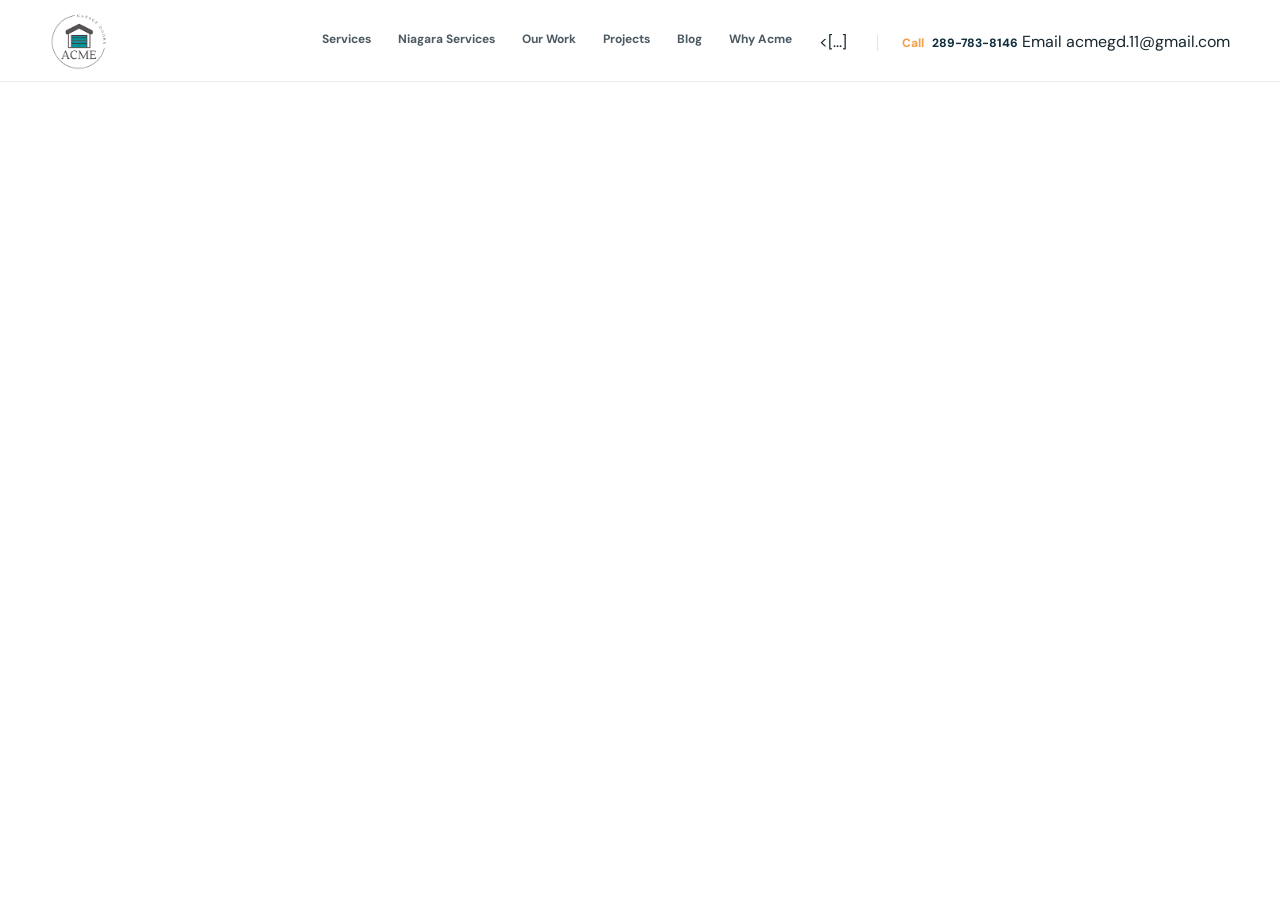
==== commit 3ef0a5dd: "Add email address to header, footer, and contact sections on all pages" ====
--- a/index.html
+++ b/index.html
@@ -1,9 +1,10 @@
 <!doctype html>
 <html lang="en">
 <head>
+  <meta name="google-site-verification" content="iJLJiz7uhU7pOP11zn0JmJeRB7ntzu5T95fyitdRP9A" />
   <meta charset="utf-8">
   <meta name="viewport" content="width=device-width, initial-scale=1">
-  <meta name="description" content="Acme Garage Doors provides garage door sales, installation, repairs, openers, springs, cables, rollers, panels, weather stripping, maintenance and emergency service throughout Niagara Region, Ontario.">
+  <meta name="description" content="Acme Garage Doors provides garage door sales, installation, repairs, openers, springs, cables, rollers, panels, weather stripping, maintenance and emergency serv[...]
   <meta name="theme-color" content="#102f3d">
   <meta name="robots" content="index, follow, max-image-preview:large">
   <link rel="canonical" href="https://acmegaragedoors.ca/">
@@ -30,11 +31,11 @@
     "telephone":"+1-289-783-8146",
     "email":"acmegd.11@gmail.com",
     "image":"https://acmegaragedoors.ca/images/installation-2.jpg",
-    "description":"Garage door sales, installation, repairs, opener service, spring replacement, cable and roller replacement, panel replacement, weather stripping, maintenance and emergency service across Niagara Region, Ontario.",
+    "description":"Garage door sales, installation, repairs, opener service, spring replacement, cable and roller replacement, panel replacement, weather stripping, maintenance and emergency servi[...]
     "knowsAbout":["Garage door repair","Garage door installation","Garage door openers","Broken spring replacement","Garage door maintenance"],
     "address":{"@type":"PostalAddress","addressLocality":"Niagara Falls","addressRegion":"ON","addressCountry":"CA"},
     "areaServed":[
-      {"@type":"City","name":"Niagara Falls"},{"@type":"City","name":"St. Catharines"},{"@type":"City","name":"Welland"},{"@type":"City","name":"Thorold"},{"@type":"City","name":"Fort Erie"},{"@type":"City","name":"Niagara-on-the-Lake"},{"@type":"City","name":"Port Colborne"}
+      {"@type":"City","name":"Niagara Falls"},{"@type":"City","name":"St. Catharines"},{"@type":"City","name":"Welland"},{"@type":"City","name":"Thorold"},{"@type":"City","name":"Fort Erie"},{"@ty[...]
     ],
     "sameAs":["https://maps.app.goo.gl/FfW46pLaCwa87yC1A"]
   }
@@ -47,12 +48,15 @@
       <img class="brand-logo" src="images/ACME%20logo%20round.png" alt="Acme Garage Doors">
     </a>
     <nav class="nav" aria-label="Main navigation">
-      <a href="#services">Services</a><a href="#local-services">Niagara Services</a><a href="#work">Our Work</a><a href="projects">Projects</a><a href="blog">Blog</a><a href="#about">Why Acme</a><a href="#area">Service Area</a><a href="#faq">FAQ</a><a href="#reviews">Reviews</a><a href="#quote">Free Quote</a>
+      <a href="#services">Services</a><a href="#local-services">Niagara Services</a><a href="#work">Our Work</a><a href="projects">Projects</a><a href="blog">Blog</a><a href="#about">Why Acme</a><[...]
     </nav>
-    <a class="nav-phone" href="tel:+12897838146"><span>Call</span> 289-783-8146</a>
+    <div class="nav-contact">
+      <a class="nav-phone" href="tel:+12897838146"><span>Call</span> 289-783-8146</a>
+      <a class="nav-email" href="mailto:acmegd.11@gmail.com"><span>Email</span> acmegd.11@gmail.com</a>
+    </div>
     <button class="menu-toggle" aria-label="Open menu" aria-expanded="false">☰</button>
   </div>
-  <div class="mobile-nav" aria-hidden="true"><a href="#services">Services</a><a href="#local-services">Niagara Services</a><a href="#work">Our Work</a><a href="projects">Projects</a><a href="blog">Blog</a><a href="#about">Why Acme</a><a href="#area">Service Area</a><a href="#faq">FAQ</a><a href="#reviews">Reviews</a><a href="#quote">Free Quote</a></div>
+  <div class="mobile-nav" aria-hidden="true"><a href="#services">Services</a><a href="#local-services">Niagara Services</a><a href="#work">Our Work</a><a href="projects">Projects</a><a href="blog"[...]
 </header>
 
 <main>
@@ -64,10 +68,10 @@
         <div class="eyebrow light">NIAGARA REGION · ONTARIO</div>
         <div class="hero-kicker">SALES · INSTALLATION · REPAIRS</div>
         <h1>Niagara Falls' Trusted <span>Garage Door Experts</span></h1>
-        <p class="hero-lead">Garage door sales, installation and repair for homes and businesses across Niagara Region. From broken springs and cables to openers, panels and complete new doors, Acme Garage Doors is ready to help.</p>
+        <p class="hero-lead">Garage door sales, installation and repair for homes and businesses across Niagara Region. From broken springs and cables to openers, panels and complete new doors, Ac[...]
         <div class="hero-actions"><a class="btn btn-primary" href="tel:+12897838146">Call 289-783-8146 <b>→</b></a><a class="btn btn-outline" href="#quote">Get a Free Quote</a></div>
         <div class="hero-points"><span>✓ Residential & commercial</span><span>✓ Niagara Region service</span><span>✓ Emergency / after-hours repairs</span></div>
-        <div class="hero-trust"><strong>★★★★★ 5.0 on Google</strong><span>133 reviews</span><a href="https://maps.app.goo.gl/FfW46pLaCwa87yC1A" target="_blank" rel="noopener">Read Google reviews →</a></div>
+        <div class="hero-trust"><strong>★★★★★ 5.0 on Google</strong><span>133 reviews</span><a href="https://maps.app.goo.gl/FfW46pLaCwa87yC1A" target="_blank" rel="noopener">Read Google[...]
       </div>
       <aside class="hero-card">
         <div class="hero-card-top"><span class="mini-badge">ACME</span><span>LOCAL GARAGE DOOR SERVICE</span></div>
@@ -93,51 +97,51 @@
       <div class="section-heading centered">
         <div class="eyebrow">WHAT WE DO</div>
         <h2>One local team for <span>garage door needs.</span></h2>
-        <p>Whether you're upgrading the look of your home, replacing a worn-out part or dealing with a garage door that won't move, Acme Garage Doors offers sales, installation and repair services throughout Niagara Region.</p>
+        <p>Whether you're upgrading the look of your home, replacing a worn-out part or dealing with a garage door that won't move, Acme Garage Doors offers sales, installation and repair services[...]
       </div>
       <div class="service-grid">
-        <article class="service-card featured"><div class="service-number">01</div><div class="icon">▣</div><h3>Garage Door Sales</h3><p>Explore garage door options for your home or business and find a style that fits your property.</p><a href="#quote">Ask about a new door <span>→</span></a></article>
-        <article class="service-card"><div class="service-number">02</div><div class="icon">↗</div><h3>Garage Door Installation</h3><p>Professional installation for new garage doors, with attention to fit, function and finished appearance.</p><a href="#quote">Plan an installation <span>→</span></a></article>
-        <article class="service-card"><div class="service-number">03</div><div class="icon">⚙</div><h3>Garage Door Repairs</h3><p>Help with garage doors that are noisy, stuck, damaged, misaligned or no longer operating properly.</p><a href="tel:+12897838146">Call about a repair <span>→</span></a></article>
-        <article class="service-card"><div class="service-number">04</div><div class="icon">↻</div><h3>Garage Door Openers</h3><p>Service and replacement options for garage door opener systems to keep your door moving reliably.</p><a href="#quote">Ask about openers <span>→</span></a></article>
-        <article class="service-card"><div class="service-number">05</div><div class="icon">↯</div><h3>Broken Spring Replacement</h3><p>Replace broken or worn garage door springs and restore proper balance and operation.</p><a href="tel:+12897838146">Get repair help <span>→</span></a></article>
-        <article class="service-card"><div class="service-number">06</div><div class="icon">⌁</div><h3>Cable Replacement</h3><p>Garage door cables can wear or break. We provide cable replacement to get your system working again.</p><a href="#quote">Request service <span>→</span></a></article>
-        <article class="service-card"><div class="service-number">07</div><div class="icon">◉</div><h3>Roller Replacement</h3><p>Replace worn rollers to help improve the movement and operation of your garage door.</p><a href="#quote">Request service <span>→</span></a></article>
-        <article class="service-card"><div class="service-number">08</div><div class="icon">□</div><h3>Panel Replacement</h3><p>Damaged garage door panels don't always mean you need a whole new door. Ask about replacement options.</p><a href="#quote">Ask about panels <span>→</span></a></article>
-        <article class="service-card"><div class="service-number">09</div><div class="icon">≈</div><h3>Weather Stripping</h3><p>Replace worn weather stripping around your garage door to help seal the edges and improve the finished fit.</p><a href="#quote">Request service <span>→</span></a></article>
-        <article class="service-card"><div class="service-number">10</div><div class="icon">✓</div><h3>Maintenance & Tune-Ups</h3><p>Routine maintenance can help keep your garage door operating smoothly and identify wear before it becomes a bigger problem.</p><a href="#quote">Book maintenance <span>→</span></a></article>
-        <article class="service-card featured"><div class="service-number">11</div><div class="icon">!</div><h3>Emergency / After-Hours Repairs</h3><p>Need garage door help outside regular hours? Contact Acme to discuss your repair needs.</p><a href="tel:+12897838146">Call Acme now <span>→</span></a></article>
-        <article class="service-card"><div class="service-number">12</div><div class="icon">▤</div><h3>Commercial Garage Doors</h3><p>Garage door solutions and service for commercial properties throughout the Niagara Region.</p><a href="#quote">Discuss commercial service <span>→</span></a></article>
+        <article class="service-card featured"><div class="service-number">01</div><div class="icon">▣</div><h3>Garage Door Sales</h3><p>Explore garage door options for your home or business an[...]
+        <article class="service-card"><div class="service-number">02</div><div class="icon">↗</div><h3>Garage Door Installation</h3><p>Professional installation for new garage doors, with atten[...]
+        <article class="service-card"><div class="service-number">03</div><div class="icon">⚙</div><h3>Garage Door Repairs</h3><p>Help with garage doors that are noisy, stuck, damaged, misalign[...]
+        <article class="service-card"><div class="service-number">04</div><div class="icon">↻</div><h3>Garage Door Openers</h3><p>Service and replacement options for garage door opener systems [...]
+        <article class="service-card"><div class="service-number">05</div><div class="icon">↯</div><h3>Broken Spring Replacement</h3><p>Replace broken or worn garage door springs and restore pr[...]
+        <article class="service-card"><div class="service-number">06</div><div class="icon">⌁</div><h3>Cable Replacement</h3><p>Garage door cables can wear or break. We provide cable replacemen[...]
+        <article class="service-card"><div class="service-number">07</div><div class="icon">◉</div><h3>Roller Replacement</h3><p>Replace worn rollers to help improve the movement and operation [...]
+        <article class="service-card"><div class="service-number">08</div><div class="icon">□</div><h3>Panel Replacement</h3><p>Damaged garage door panels don't always mean you need a whole new[...]
+        <article class="service-card"><div class="service-number">09</div><div class="icon">≈</div><h3>Weather Stripping</h3><p>Replace worn weather stripping around your garage door to help se[...]
+        <article class="service-card"><div class="service-number">10</div><div class="icon">✓</div><h3>Maintenance & Tune-Ups</h3><p>Routine maintenance can help keep your garage door operating[...]
+        <article class="service-card featured"><div class="service-number">11</div><div class="icon">!</div><h3>Emergency / After-Hours Repairs</h3><p>Need garage door help outside regular hours?[...]
+        <article class="service-card"><div class="service-number">12</div><div class="icon">▤</div><h3>Commercial Garage Doors</h3><p>Garage door solutions and service for commercial properties[...]
       </div>
     </div>
   </section>
 
   <section class="section local-seo" id="local-services">
     <div class="container">
-      <div class="section-heading centered"><div class="eyebrow">NIAGARA GARAGE DOOR SERVICES</div><h2>Local service pages for <span>Niagara homeowners & businesses.</span></h2><p>Explore our dedicated service pages for common garage door needs in Niagara Region.</p></div>
+      <div class="section-heading centered"><div class="eyebrow">NIAGARA GARAGE DOOR SERVICES</div><h2>Local service pages for <span>Niagara homeowners & businesses.</span></h2><p>Explore our ded[...]
       <div class="service-grid seo-links">
-        <a class="service-card" href="garage-door-repair-niagara-falls"><div class="icon">⚙</div><h3>Garage Door Repair Niagara Falls</h3><p>Repair help for springs, cables, rollers, panels, openers and other common issues.</p><span>View repair services →</span></a>
-        <a class="service-card" href="garage-door-installation-niagara"><div class="icon">↗</div><h3>Garage Door Installation Niagara</h3><p>New garage door installation for residential and commercial properties across Niagara.</p><span>View installation services →</span></a>
-        <a class="service-card" href="garage-door-repair-st-catharines"><div class="icon">●</div><h3>Garage Door Repair St. Catharines</h3><p>Local repair and maintenance support for homes and businesses in St. Catharines.</p><span>View local service →</span></a>
-        <a class="service-card" href="garage-door-repair-welland"><div class="icon">●</div><h3>Garage Door Repair Welland</h3><p>Repair, opener, spring, cable and maintenance services for Welland customers.</p><span>View local service →</span></a>
-        <a class="service-card" href="broken-spring-replacement-niagara-falls"><div class="icon">↯</div><h3>Broken Spring Replacement Niagara Falls</h3><p>Help when a broken spring leaves your garage door stuck or unsafe to operate.</p><span>View spring service →</span></a>
+        <a class="service-card" href="garage-door-repair-niagara-falls"><div class="icon">⚙</div><h3>Garage Door Repair Niagara Falls</h3><p>Repair help for springs, cables, rollers, panels, op[...]
+        <a class="service-card" href="garage-door-installation-niagara"><div class="icon">↗</div><h3>Garage Door Installation Niagara</h3><p>New garage door installation for residential and com[...]
+        <a class="service-card" href="garage-door-repair-st-catharines"><div class="icon">●</div><h3>Garage Door Repair St. Catharines</h3><p>Local repair and maintenance support for homes and [...]
+        <a class="service-card" href="garage-door-repair-welland"><div class="icon">●</div><h3>Garage Door Repair Welland</h3><p>Repair, opener, spring, cable and maintenance services for Wella[...]
+        <a class="service-card" href="broken-spring-replacement-niagara-falls"><div class="icon">↯</div><h3>Broken Spring Replacement Niagara Falls</h3><p>Help when a broken spring leaves your [...]
       </div>
     </div>
   </section>
 
   <section class="work-preview" id="work">
     <div class="container">
-      <div class="work-heading"><div><div class="eyebrow">OUR WORK</div><h2>Doors that look good <span>and work hard.</span></h2></div><p>See a few examples of completed garage door installations. Your home or business deserves a door that fits the property and the way you use it.</p></div>
+      <div class="work-heading"><div><div class="eyebrow">OUR WORK</div><h2>Doors that look good <span>and work hard.</span></h2></div><p>See a few examples of completed garage door installations[...]
       <div class="gallery">
-        <figure class="gallery-main"><img src="images/installation-2.jpg" alt="Completed double garage door installation on a two-storey home"><figcaption><strong>Double garage door installation</strong><span>Residential</span></figcaption></figure>
-        <figure><img src="images/installation-1.jpeg" alt="Completed white raised-panel garage door on a brick garage"><figcaption><strong>Classic raised-panel door</strong><span>Residential</span></figcaption></figure>
-        <figure><img src="images/installation-3.jpeg" alt="Completed white modern garage door on a dark-sided garage"><figcaption><strong>Modern garage door</strong><span>Residential</span></figcaption></figure>
-        <figure><img src="images/gd-1.jpg" alt="Garage door installation in Niagara Falls Ontario"><figcaption><strong>Flush Black garage door installation</strong><span>Residential</span></figcaption></figure>
-        <figure><img src="images/gd-2.jpg" alt="Garage door installation in Niagara Falls Ontario"><figcaption><strong>Double Flush Black Modern garage door installation</strong><span>Residential</span></figcaption></figure>
-        <figure><img src="images/GD-3.jpg" alt="Garage door installation in Thorold Ontario"><figcaption><strong>All Glass Double garage door installation</strong><span>Residential</span></figcaption></figure>
-        <figure><img src="images/gd-4.jpg" alt="Garage door installation in Thorold Ontario"><figcaption><strong>All Glass Double garage door installation</strong><span>Residential</span></figcaption></figure>
-        <figure><video src="images/GD video-1.mp4" aria-label="Garage door installation in Welland Ontario" controls></video><figcaption><strong>Modern Flush garage doors installation Welland</strong><span>Residential</span></figcaption></figure>
-        <figure><video src="images/GD video.mp4" aria-label="Garage door installation in Niagara Falls Ontario" controls></video><figcaption><strong>Modern Flush garage doors installation Niagara Falls</strong><span>Residential</span></figcaption></figure>
+        <figure class="gallery-main"><img src="images/installation-2.jpg" alt="Completed double garage door installation on a two-storey home"><figcaption><strong>Double garage door installation<[...]
+        <figure><img src="images/installation-1.jpeg" alt="Completed white raised-panel garage door on a brick garage"><figcaption><strong>Classic raised-panel door</strong><span>Residential</spa[...]
+        <figure><img src="images/installation-3.jpeg" alt="Completed white modern garage door on a dark-sided garage"><figcaption><strong>Modern garage door</strong><span>Residential</span></figc[...]
+        <figure><img src="images/gd-1.jpg" alt="Garage door installation in Niagara Falls Ontario"><figcaption><strong>Flush Black garage door installation</strong><span>Residential</span></figca[...]
+        <figure><img src="images/gd-2.jpg" alt="Garage door installation in Niagara Falls Ontario"><figcaption><strong>Double Flush Black Modern garage door installation</strong><span>Residential[...]
+        <figure><img src="images/GD-3.jpg" alt="Garage door installation in Thorold Ontario"><figcaption><strong>All Glass Double garage door installation</strong><span>Residential</span></figcap[...]
+        <figure><img src="images/gd-4.jpg" alt="Garage door installation in Thorold Ontario"><figcaption><strong>All Glass Double garage door installation</strong><span>Residential</span></figcap[...]
+        <figure><video src="images/GD video-1.mp4" aria-label="Garage door installation in Welland Ontario" controls></video><figcaption><strong>Modern Flush garage doors installation Welland</st[...]
+        <figure><video src="images/GD video.mp4" aria-label="Garage door installation in Niagara Falls Ontario" controls></video><figcaption><strong>Modern Flush garage doors installation Niagara[...]
       </div>
     </div>
   </section>
@@ -148,67 +152,68 @@
       <div class="eyebrow light">WHY ACME</div><h2>Local service.<br><span>Clear advice.</span></h2>
       <p>Acme Garage Doors serves residential and commercial customers throughout Niagara Region with garage door sales, installation, repairs and maintenance.</p>
       <p>Our approach is straightforward: understand the problem, explain the available options and provide the garage door service your property needs.</p>
-      <div class="why-grid"><div><b>01</b><strong>Residential & commercial</strong><small>Solutions for homes and businesses</small></div><div><b>02</b><strong>Sales & installation</strong><small>New doors from selection to install</small></div><div><b>03</b><strong>Repairs & maintenance</strong><small>Parts, tune-ups and repairs</small></div><div><b>04</b><strong>Niagara Region</strong><small>Serving communities across Niagara</small></div></div>
+      <div class="why-grid"><div><b>01</b><strong>Residential & commercial</strong><small>Solutions for homes and businesses</small></div><div><b>02</b><strong>Sales & installation</strong><small[...]
     </div>
   </section>
 
   <section class="emergency-section">
     <div class="container emergency-inner">
-      <div><div class="eyebrow light">GARAGE DOOR EMERGENCY?</div><h2>Stuck door? Broken spring? <span>Call Acme.</span></h2><p>For urgent or after-hours garage door repair needs in Niagara Region, call us directly.</p></div>
+      <div><div class="eyebrow light">GARAGE DOOR EMERGENCY?</div><h2>Stuck door? Broken spring? <span>Call Acme.</span></h2><p>For urgent or after-hours garage door repair needs in Niagara Regio[...]
       <a class="btn btn-light" href="tel:+12897838146">Call 289-783-8146 <b>→</b></a>
     </div>
   </section>
 
   <section class="quote-section" id="quote">
     <div class="container quote-grid">
-      <div class="quote-copy"><div class="eyebrow">START HERE</div><h2>Let's talk about your <span>garage door.</span></h2><p>Request a quote or tell us what is happening with your current garage door. For urgent or after-hours repairs, call us directly.</p><div class="contact-stack"><a href="tel:+12897838146"><span>☎</span><div><small>CALL ACME</small><strong>289-783-8146</strong></div></a><a href="mailto:acmegd.11@gmail.com"><span>✉</span><div><small>EMAIL</small><strong>acmegd.11@gmail.com</strong></div></a></div></div>
+      <div class="quote-copy"><div class="eyebrow">START HERE</div><h2>Let's talk about your <span>garage door.</span></h2><p>Request a quote or tell us what is happening with your current garage[...]
       <form class="quote-form" id="quoteForm" name="quote-request" method="POST" data-netlify="true" data-netlify-honeypot="bot-field">
         <input type="hidden" name="form-name" value="quote-request">
         <input type="hidden" name="subject" data-remove-prefix value="New Acme Garage Doors quote request">
-        <p class="form-honeypot"><label>Don’t fill this out if you’re human: <input name="bot-field" type="text" tabindex="-1" autocomplete="off"></label></p>
+        <p class="form-honeypot"><label>Don't fill this out if you're human: <input name="bot-field" type="text" tabindex="-1" autocomplete="off"></label></p>
         <div class="form-title"><strong>Request a Free Quote</strong><span>Send your request securely through our website.</span></div>
-        <div class="form-row"><label>Name<input name="name" type="text" autocomplete="name" required placeholder="Your name"></label><label>Phone<input name="phone" type="tel" autocomplete="tel" required placeholder="289-...-...."></label></div>
-        <div class="form-row"><label>Email<input name="email" type="email" autocomplete="email" placeholder="you@example.com"></label><label>Service<select name="service" required><option value="">Select a service</option><option>Garage door sales</option><option>Garage door installation</option><option>Garage door repairs</option><option>Garage door opener</option><option>Broken spring replacement</option><option>Cable replacement</option><option>Roller replacement</option><option>Panel replacement</option><option>Weather stripping</option><option>Maintenance / tune-up</option><option>Emergency / after-hours repair</option><option>Commercial garage doors</option></select></label></div>
+        <div class="form-row"><label>Name<input name="name" type="text" autocomplete="name" required placeholder="Your name"></label><label>Phone<input name="phone" type="tel" autocomplete="tel" [...]
+        <div class="form-row"><label>Email<input name="email" type="email" autocomplete="email" placeholder="you@example.com"></label><label>Service<select name="service" required><option value="[...]
         <label>How can we help?<textarea name="message" rows="5" placeholder="Tell us what is happening, what you are looking for, or include useful details."></textarea></label>
         <button class="btn btn-primary submit-btn" type="submit">Prepare My Quote Request <span>→</span></button>
-        <p class="form-note">Your request will appear in our secure Netlify inbox. We can also follow up by phone or email.</p><div class="form-success" id="formSuccess" role="status" aria-live="polite">Thanks! Your quote request has been sent. We’ll follow up using the contact details you provided.</div>
+        <p class="form-note">Your request will appear in our secure Netlify inbox. We can also follow up by phone or email.</p><div class="form-success" id="formSuccess" role="status" aria-live="[...]
+        <p class="form-contact">Or reach out directly: <a href="mailto:acmegd.11@gmail.com">acmegd.11@gmail.com</a></p>
       </form>
     </div>
   </section>
 
   <section class="faq-section" id="faq">
     <div class="container">
-      <div class="section-heading centered"><div class="eyebrow">FAQ</div><h2>Garage door questions, <span>answered.</span></h2><p>A few common questions about our sales, installation and repair services.</p></div>
+      <div class="section-heading centered"><div class="eyebrow">FAQ</div><h2>Garage door questions, <span>answered.</span></h2><p>A few common questions about our sales, installation and repair [...]
       <div class="faq-grid">
-        <details><summary>Do you repair broken garage door springs?</summary><p>Yes. We provide broken spring replacement and can also inspect related garage door components for wear.</p></details>
-        <details><summary>Do you install new garage doors?</summary><p>Yes. We provide garage door sales and installation for residential properties, as well as commercial garage door solutions.</p></details>
-        <details><summary>Can you replace a damaged garage door panel?</summary><p>Yes. Panel replacement is one of the repair services we offer. Contact us to discuss the damage and available options.</p></details>
+        <details><summary>Do you repair broken garage door springs?</summary><p>Yes. We provide broken spring replacement and can also inspect related garage door components for wear.</p></detail[...]
+        <details><summary>Do you install new garage doors?</summary><p>Yes. We provide garage door sales and installation for residential properties, as well as commercial garage door solutions.<[...]
+        <details><summary>Can you replace a damaged garage door panel?</summary><p>Yes. Panel replacement is one of the repair services we offer. Contact us to discuss the damage and available op[...]
         <details><summary>Do you service garage door openers?</summary><p>Yes. We provide garage door opener service and replacement options.</p></details>
         <details><summary>Do you offer after-hours repairs?</summary><p>Yes. We offer emergency / after-hours repair service. For urgent needs, call 289-783-8146 directly.</p></details>
-        <details><summary>What areas do you serve?</summary><p>We serve Niagara Falls and communities throughout the Niagara Region, including St. Catharines, Welland, Thorold, Fort Erie, Niagara-on-the-Lake and Port Colborne, plus surrounding areas.</p></details>
+        <details><summary>What areas do you serve?</summary><p>We serve Niagara Falls and communities throughout the Niagara Region, including St. Catharines, Welland, Thorold, Fort Erie, Niagara[...]
       </div>
     </div>
   </section>
 
   <section class="reviews-section" id="reviews">
     <div class="container">
-      <div class="section-heading centered"><div class="eyebrow">CUSTOMER REVIEWS</div><h2>What Niagara customers <span>say about Acme.</span></h2><p>Have a great experience with Acme? We'd love to hear from you.</p></div>
-      <div class="review-summary"><div class="review-score"><div class="stars">★★★★★</div><strong>5.0</strong><span>133 Google reviews</span><a class="btn btn-primary" href="https://maps.app.goo.gl/FfW46pLaCwa87yC1A" target="_blank" rel="noopener">Read Google Reviews <span>→</span></a></div><div class="review-cards"><article><div class="stars">★★★★★</div><p>Customers highlight fast response, professional service, clear explanations and careful workmanship.</p><strong>Recent Google review feedback</strong></article><article><div class="stars">★★★★★</div><p>Homeowners mention helpful advice, fair pricing and repairs completed efficiently, including urgent spring repairs.</p><strong>What customers are saying</strong></article><article><div class="stars">★★★★★</div><p>Acme’s public reviews consistently emphasize responsiveness and a straightforward approach to garage door service.</p><strong>Niagara customer feedback</strong></article></div></div>
-    </div>
-  </section>
-
-  <section class="service-area" id="area"><div class="container service-area-inner"><div><div class="eyebrow">SERVICE AREA</div><h2>Serving communities across <span>Niagara Region.</span></h2></div><p><strong>Niagara Falls</strong> · St. Catharines · Welland · Thorold · Fort Erie · Niagara-on-the-Lake · Port Colborne · Pelham · Fonthill · Wainfleet · Grimsby · Lincoln · Beamsville · and surrounding Niagara communities. Explore <a href="garage-door-repair-niagara-falls">garage door repair in Niagara Falls</a> or <a href="garage-door-installation-niagara">garage door installation across Niagara</a>.</p><a class="area-call" href="tel:+12897838146">Call Acme <span>→</span></a></div></section>
+      <div class="section-heading centered"><div class="eyebrow">CUSTOMER REVIEWS</div><h2>What Niagara customers <span>say about Acme.</span></h2><p>Have a great experience with Acme? We'd love [...]
+      <div class="review-summary"><div class="review-score"><div class="stars">★★★★★</div><strong>5.0</strong><span>133 Google reviews</span><a class="btn btn-primary" href="https://map[...]
+    </div>
+  </section>
+
+  <section class="service-area" id="area"><div class="container service-area-inner"><div><div class="eyebrow">SERVICE AREA</div><h2>Serving communities across <span>Niagara Region.</span></h2></d[...]
 </main>
 
 <footer>
   <div class="container footer-grid">
     <div class="footer-brand brand"><img class="brand-logo" src="images/ACME%20logo%20round.png" alt="Acme Garage Doors"></div>
     <div><p>Garage door sales, installation & repairs<br>Niagara Region, Ontario, Canada</p></div>
-    <div class="footer-contact"><a href="tel:+12897838146">289-783-8146</a><a href="mailto:acmegd.11@gmail.com">acmegd.11@gmail.com</a><a href="https://maps.app.goo.gl/FfW46pLaCwa87yC1A" target="_blank" rel="noopener">Google Business Profile</a></div>
+    <div class="footer-contact"><a href="tel:+12897838146">289-783-8146</a><a href="mailto:acmegd.11@gmail.com">acmegd.11@gmail.com</a><a href="https://maps.app.goo.gl/FfW46pLaCwa87yC1A" target="[...]
   </div>
   <div class="container footer-bottom"><span>© <span id="year"></span> Acme Garage Doors. All rights reserved.</span><a href="#top">Back to top ↑</a></div>
 </footer>
 <a class="mobile-call" href="tel:+12897838146">☎ Call Acme · 289-783-8146</a>
 <script src="script.js"></script>
 </body>
-</html>
+</html>
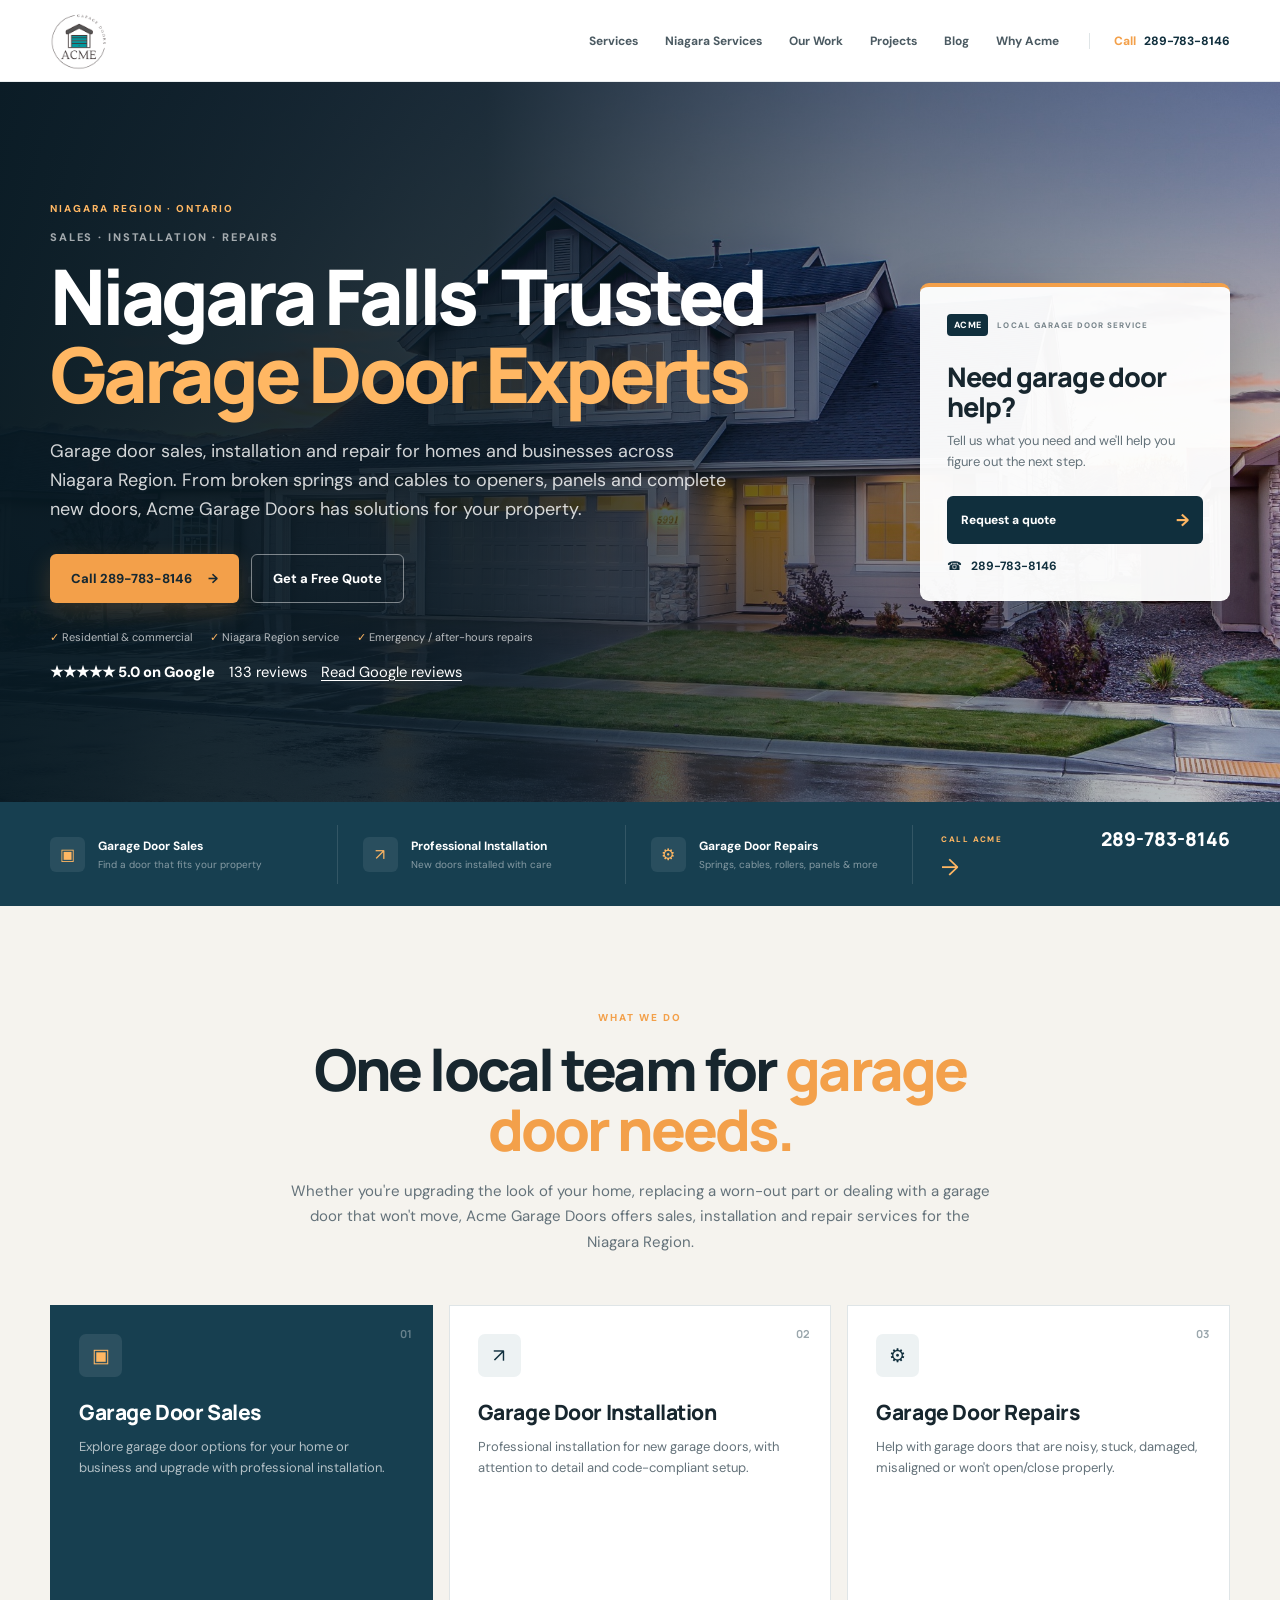
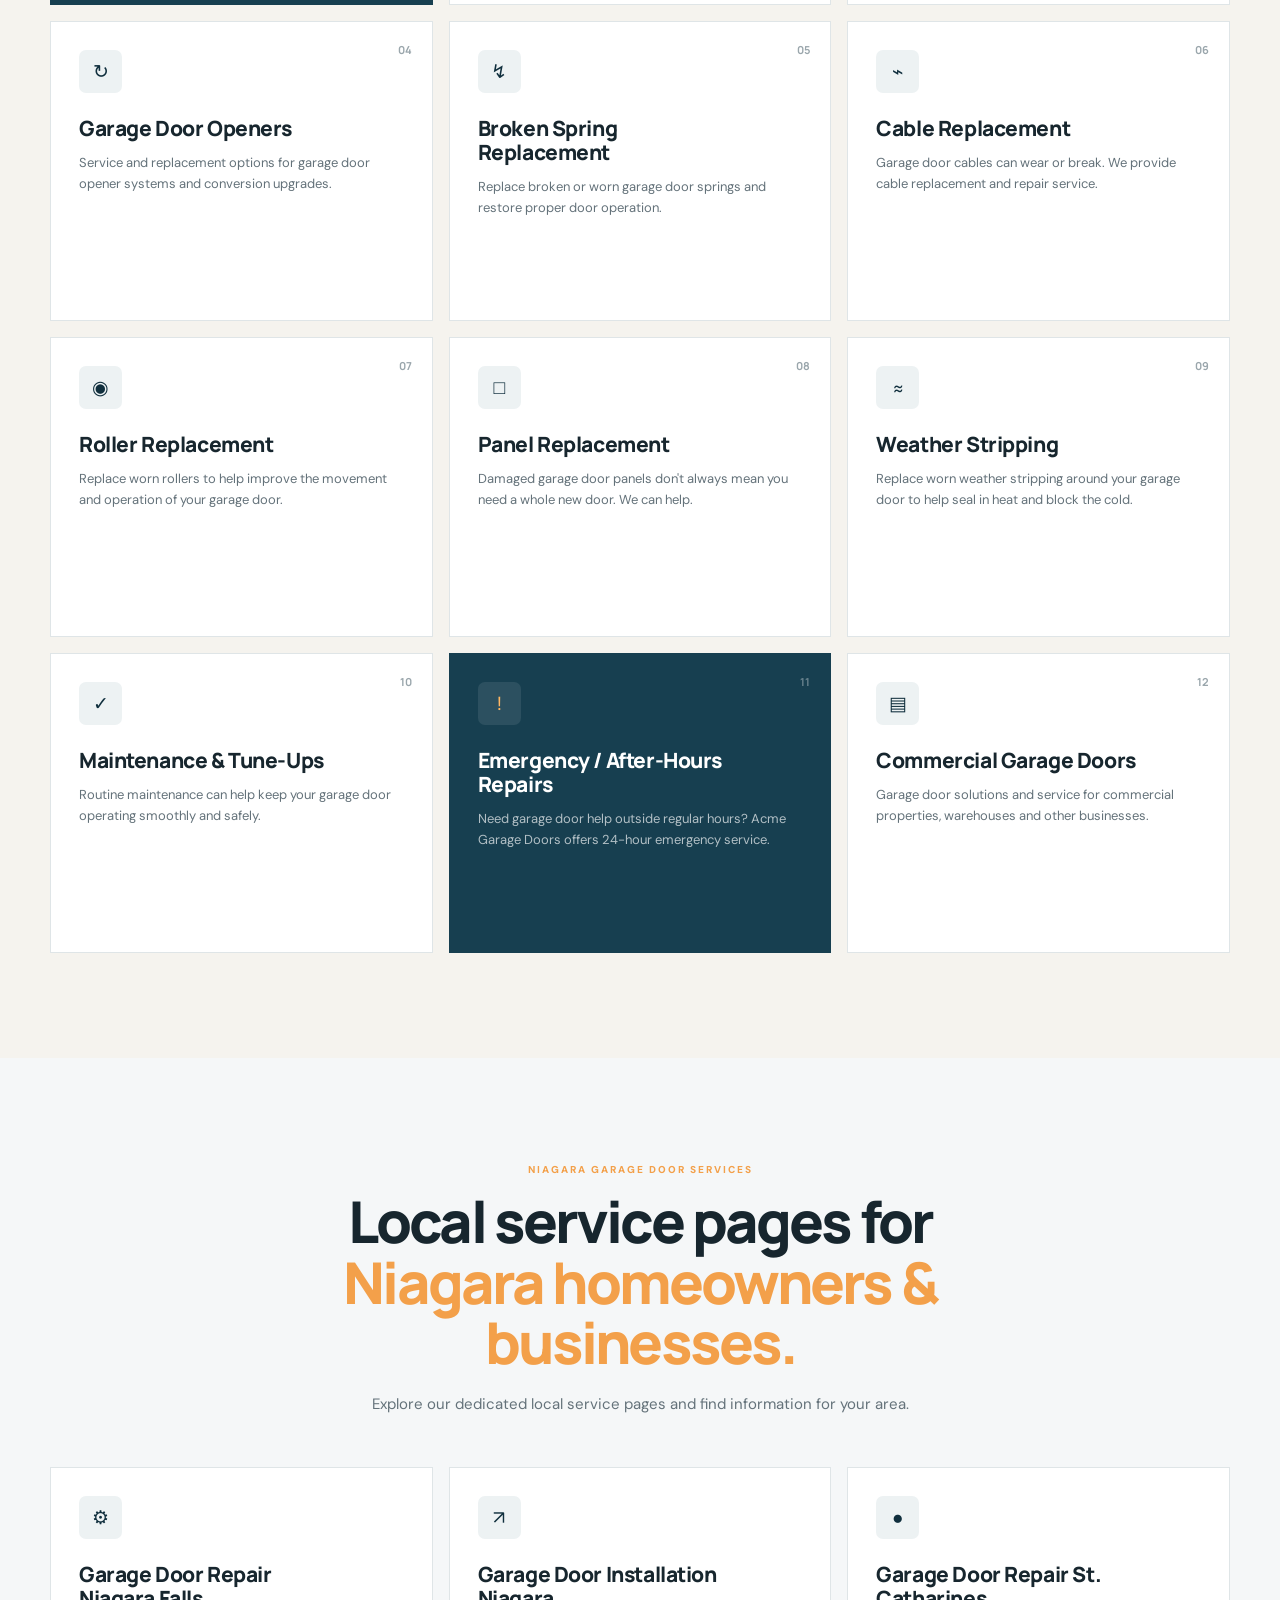
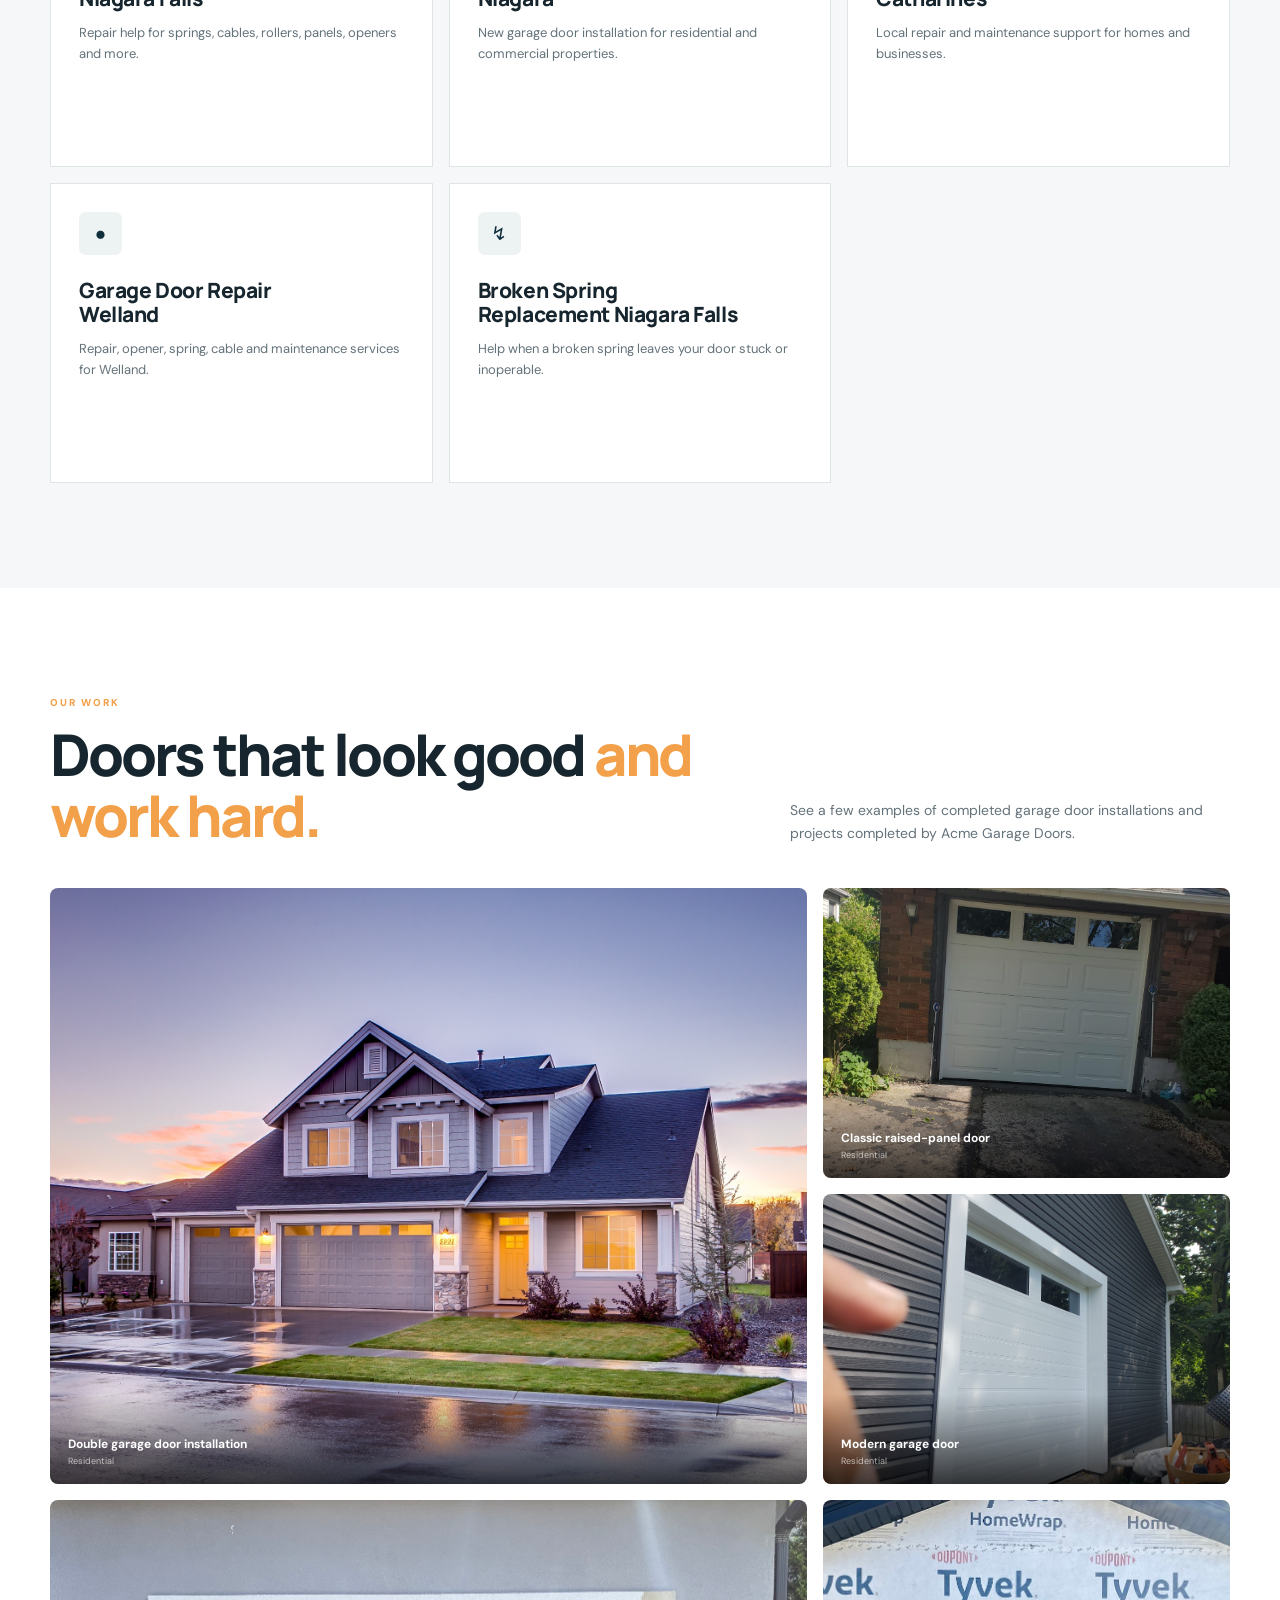
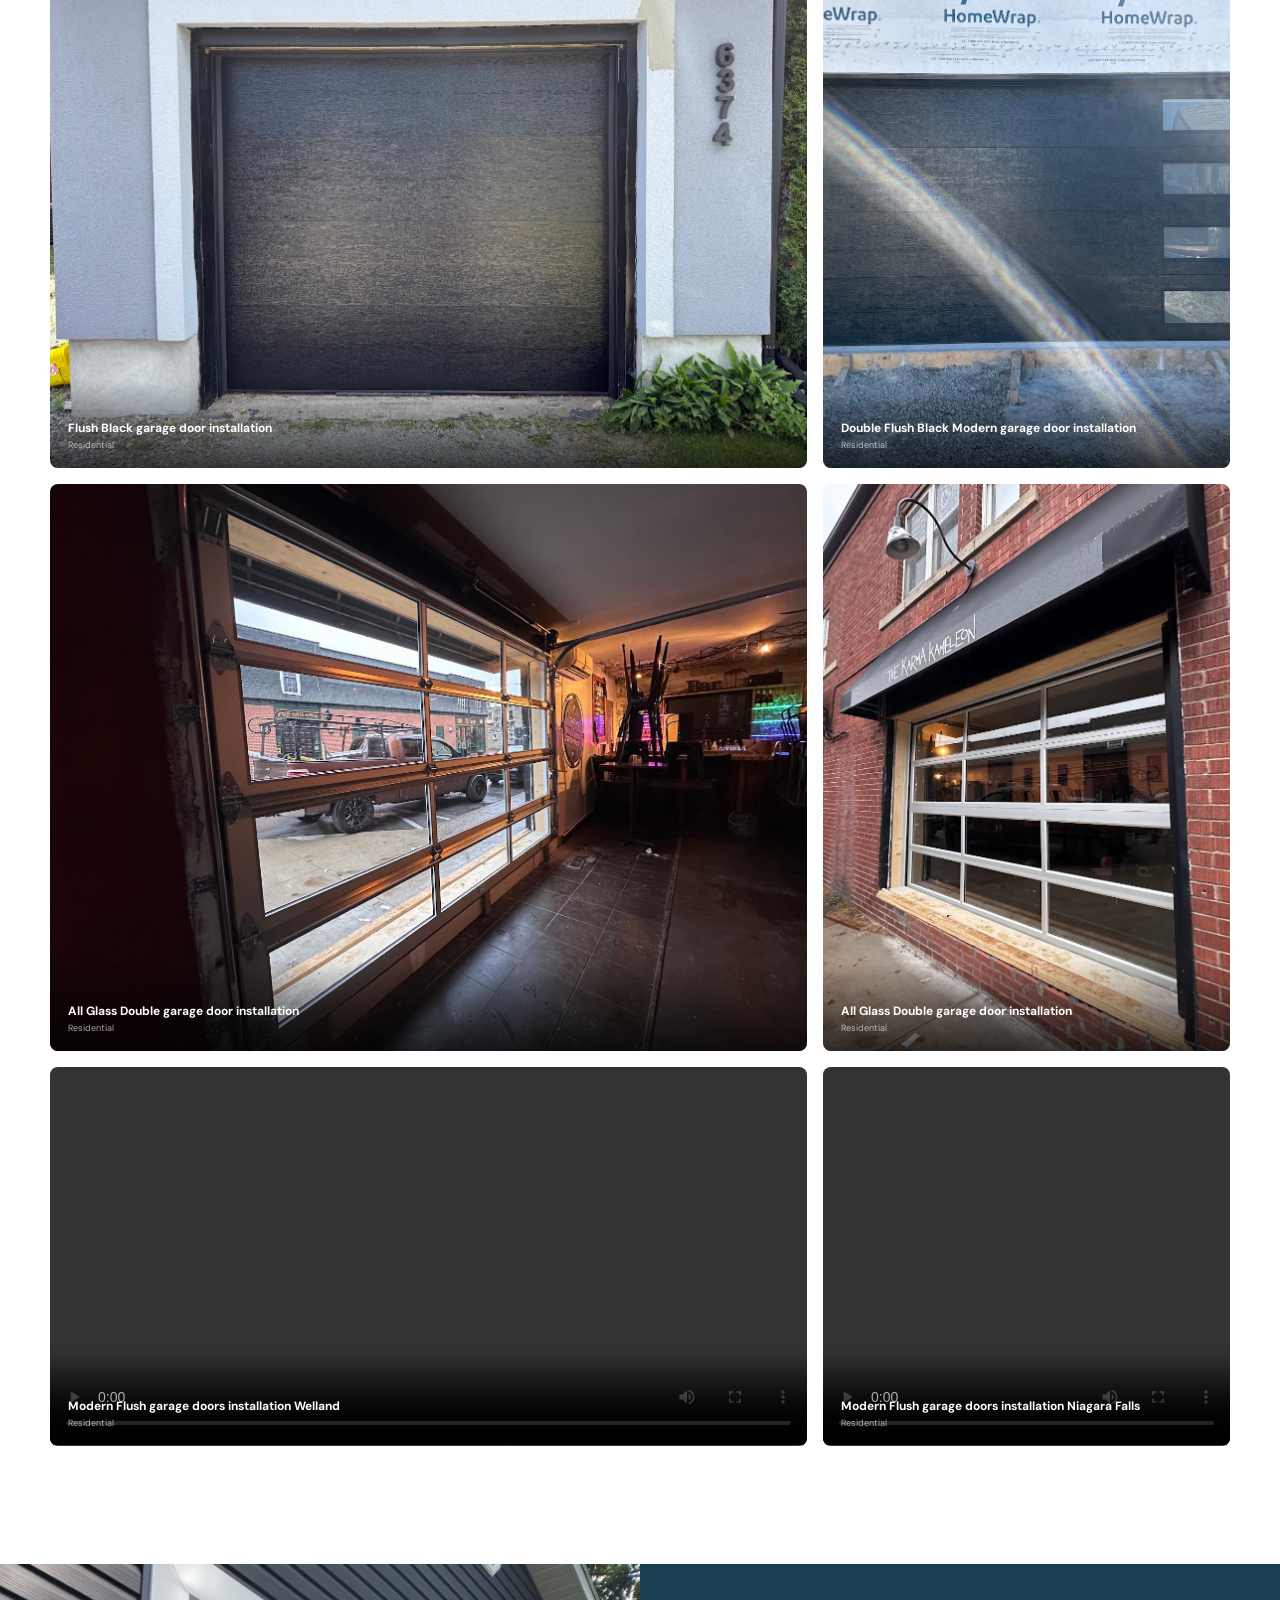
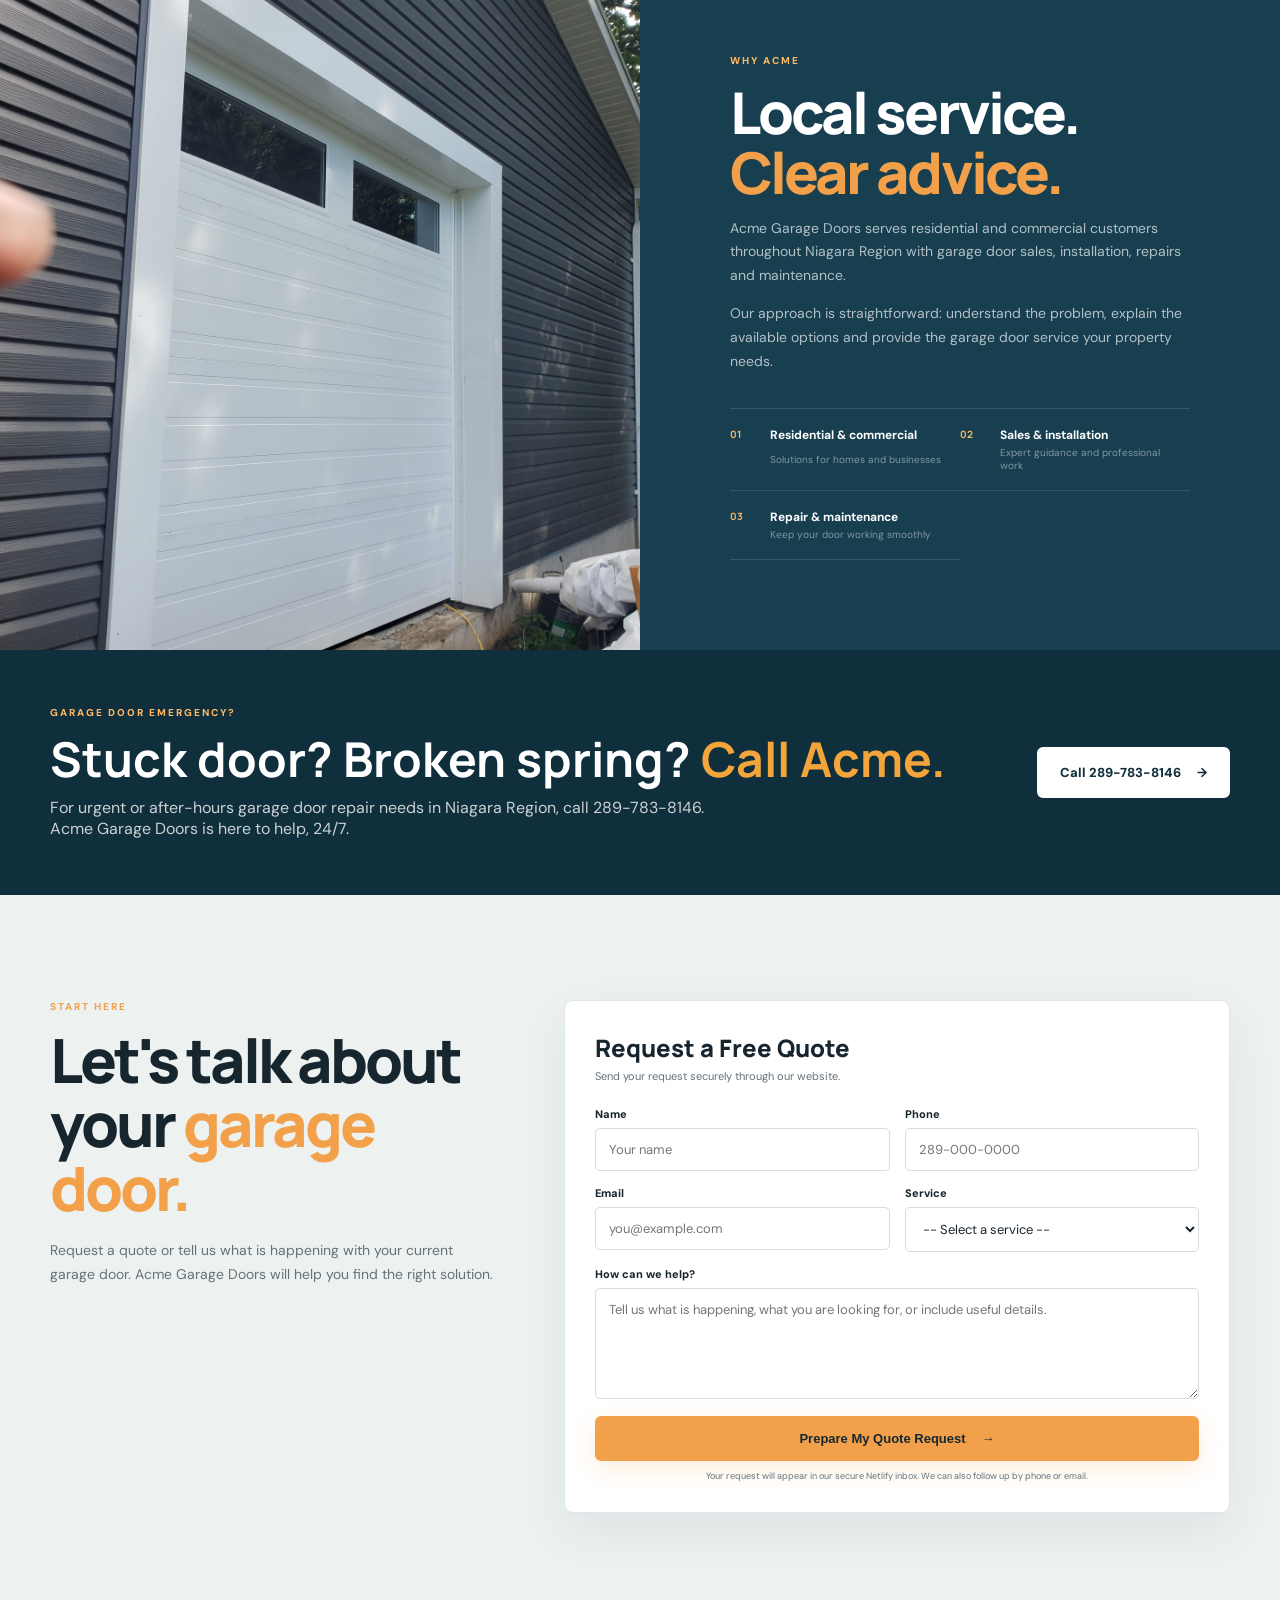
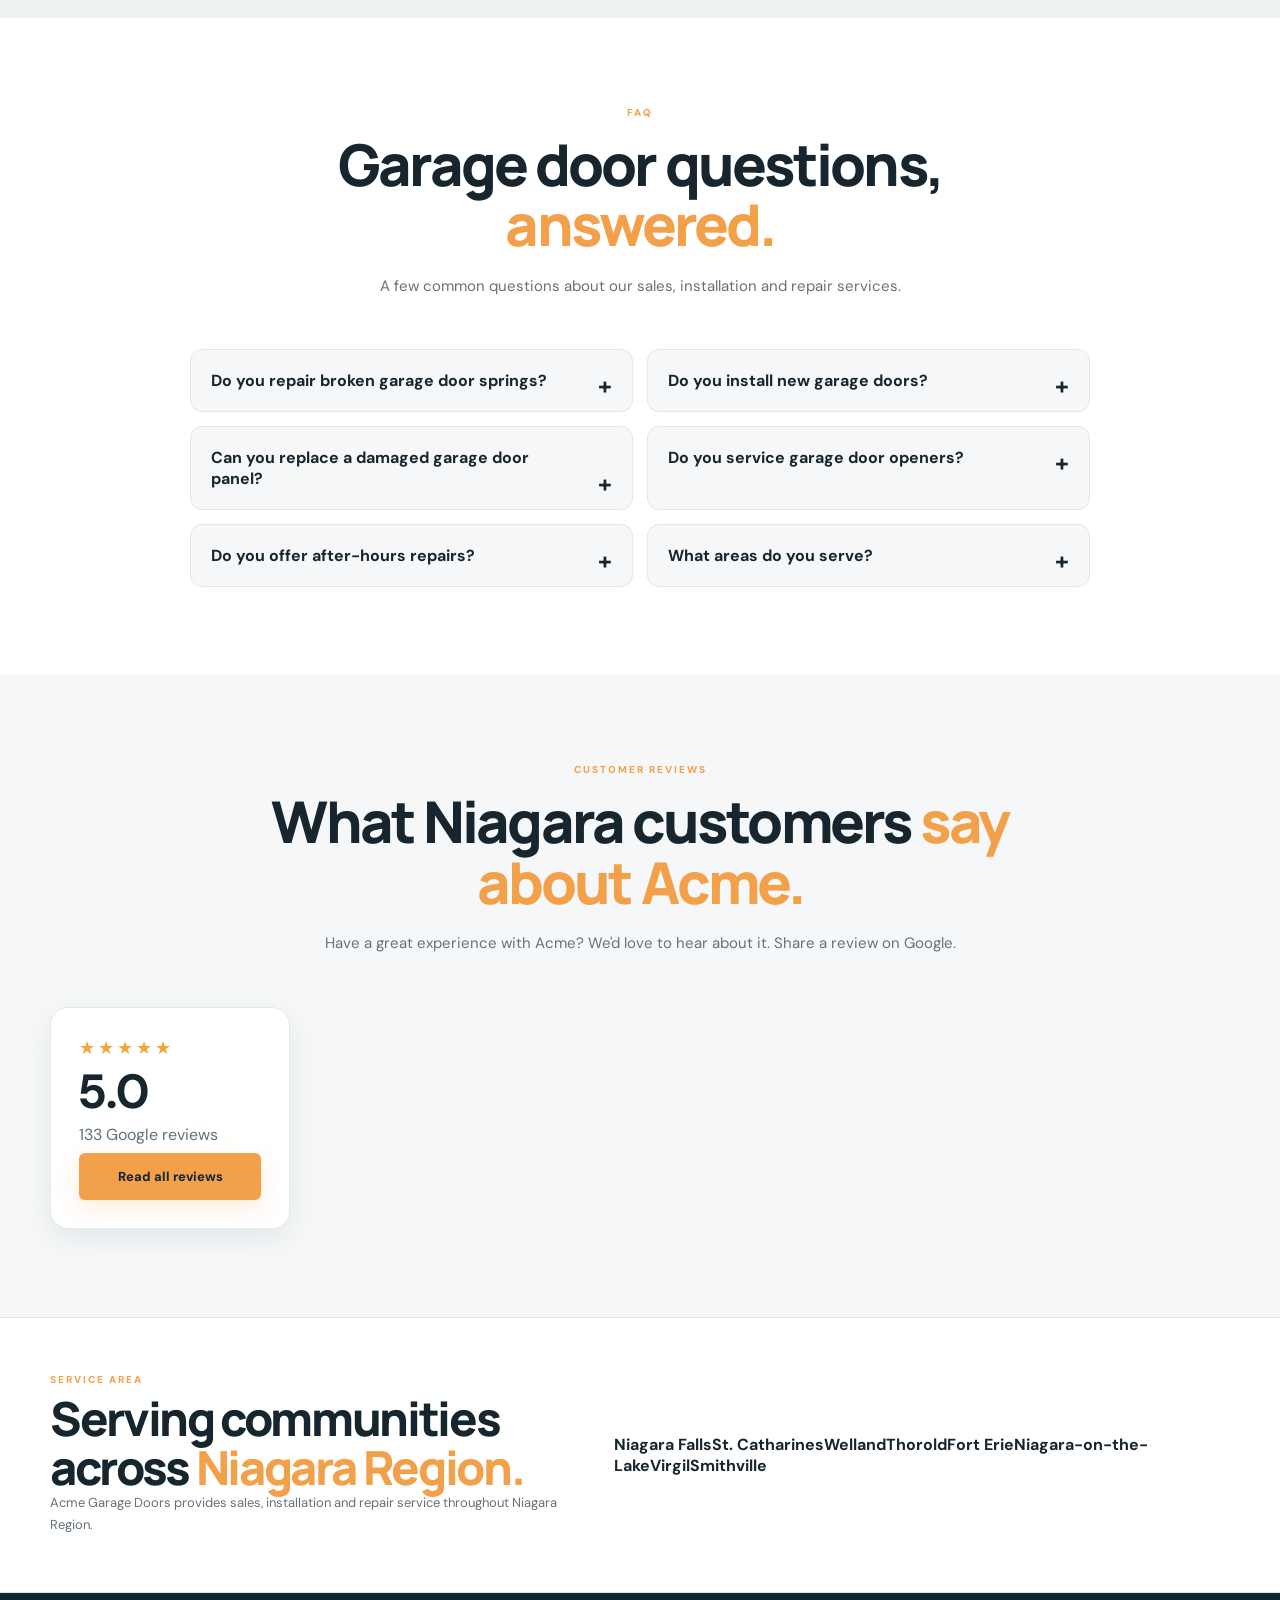
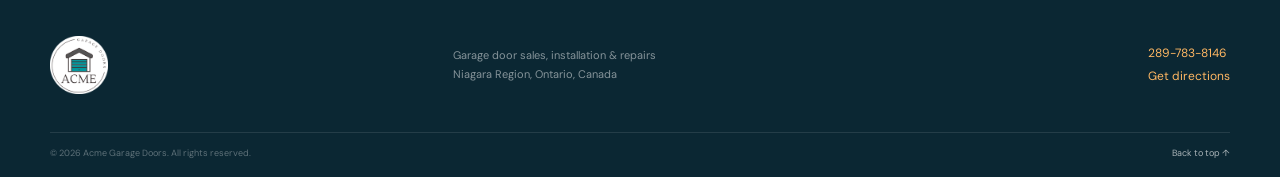
==== commit 1c703889: "Revert all pages to version before email was added" ====
--- a/index.html
+++ b/index.html
@@ -4,7 +4,7 @@
   <meta name="google-site-verification" content="iJLJiz7uhU7pOP11zn0JmJeRB7ntzu5T95fyitdRP9A" />
   <meta charset="utf-8">
   <meta name="viewport" content="width=device-width, initial-scale=1">
-  <meta name="description" content="Acme Garage Doors provides garage door sales, installation, repairs, openers, springs, cables, rollers, panels, weather stripping, maintenance and emergency serv[...]
+  <meta name="description" content="Acme Garage Doors provides garage door sales, installation, repairs, openers, springs, cables, rollers, panels, weather stripping, maintenance and emergency serv...">
   <meta name="theme-color" content="#102f3d">
   <meta name="robots" content="index, follow, max-image-preview:large">
   <link rel="canonical" href="https://acmegaragedoors.ca/">
@@ -31,11 +31,11 @@
     "telephone":"+1-289-783-8146",
     "email":"acmegd.11@gmail.com",
     "image":"https://acmegaragedoors.ca/images/installation-2.jpg",
-    "description":"Garage door sales, installation, repairs, opener service, spring replacement, cable and roller replacement, panel replacement, weather stripping, maintenance and emergency servi[...]
+    "description":"Garage door sales, installation, repairs, opener service, spring replacement, cable and roller replacement, panel replacement, weather stripping, maintenance and emergency serv...",
     "knowsAbout":["Garage door repair","Garage door installation","Garage door openers","Broken spring replacement","Garage door maintenance"],
     "address":{"@type":"PostalAddress","addressLocality":"Niagara Falls","addressRegion":"ON","addressCountry":"CA"},
     "areaServed":[
-      {"@type":"City","name":"Niagara Falls"},{"@type":"City","name":"St. Catharines"},{"@type":"City","name":"Welland"},{"@type":"City","name":"Thorold"},{"@type":"City","name":"Fort Erie"},{"@ty[...]
+      {"@type":"City","name":"Niagara Falls"},{"@type":"City","name":"St. Catharines"},{"@type":"City","name":"Welland"},{"@type":"City","name":"Thorold"},{"@type":"City","name":"Fort Erie"},{"@type":"City","name":"Niagara-on-the-Lake"}
     ],
     "sameAs":["https://maps.app.goo.gl/FfW46pLaCwa87yC1A"]
   }
@@ -48,15 +48,12 @@
       <img class="brand-logo" src="images/ACME%20logo%20round.png" alt="Acme Garage Doors">
     </a>
     <nav class="nav" aria-label="Main navigation">
-      <a href="#services">Services</a><a href="#local-services">Niagara Services</a><a href="#work">Our Work</a><a href="projects">Projects</a><a href="blog">Blog</a><a href="#about">Why Acme</a><[...]
+      <a href="#services">Services</a><a href="#local-services">Niagara Services</a><a href="#work">Our Work</a><a href="projects">Projects</a><a href="blog">Blog</a><a href="#about">Why Acme</a>
     </nav>
-    <div class="nav-contact">
-      <a class="nav-phone" href="tel:+12897838146"><span>Call</span> 289-783-8146</a>
-      <a class="nav-email" href="mailto:acmegd.11@gmail.com"><span>Email</span> acmegd.11@gmail.com</a>
-    </div>
+    <a class="nav-phone" href="tel:+12897838146"><span>Call</span> 289-783-8146</a>
     <button class="menu-toggle" aria-label="Open menu" aria-expanded="false">☰</button>
   </div>
-  <div class="mobile-nav" aria-hidden="true"><a href="#services">Services</a><a href="#local-services">Niagara Services</a><a href="#work">Our Work</a><a href="projects">Projects</a><a href="blog"[...]
+  <div class="mobile-nav" aria-hidden="true"><a href="#services">Services</a><a href="#local-services">Niagara Services</a><a href="#work">Our Work</a><a href="projects">Projects</a><a href="blog">Blog</a><a href="#about">Why Acme</a></div>
 </header>
 
 <main>
@@ -68,10 +65,10 @@
         <div class="eyebrow light">NIAGARA REGION · ONTARIO</div>
         <div class="hero-kicker">SALES · INSTALLATION · REPAIRS</div>
         <h1>Niagara Falls' Trusted <span>Garage Door Experts</span></h1>
-        <p class="hero-lead">Garage door sales, installation and repair for homes and businesses across Niagara Region. From broken springs and cables to openers, panels and complete new doors, Ac[...]
+        <p class="hero-lead">Garage door sales, installation and repair for homes and businesses across Niagara Region. From broken springs and cables to openers, panels and complete new doors, Acme Garage Doors has solutions for your property.</p>
         <div class="hero-actions"><a class="btn btn-primary" href="tel:+12897838146">Call 289-783-8146 <b>→</b></a><a class="btn btn-outline" href="#quote">Get a Free Quote</a></div>
         <div class="hero-points"><span>✓ Residential & commercial</span><span>✓ Niagara Region service</span><span>✓ Emergency / after-hours repairs</span></div>
-        <div class="hero-trust"><strong>★★★★★ 5.0 on Google</strong><span>133 reviews</span><a href="https://maps.app.goo.gl/FfW46pLaCwa87yC1A" target="_blank" rel="noopener">Read Google[...]
+        <div class="hero-trust"><strong>★★★★★ 5.0 on Google</strong><span>133 reviews</span><a href="https://maps.app.goo.gl/FfW46pLaCwa87yC1A" target="_blank" rel="noopener">Read Google reviews</a></div>
       </div>
       <aside class="hero-card">
         <div class="hero-card-top"><span class="mini-badge">ACME</span><span>LOCAL GARAGE DOOR SERVICE</span></div>
@@ -97,51 +94,51 @@
       <div class="section-heading centered">
         <div class="eyebrow">WHAT WE DO</div>
         <h2>One local team for <span>garage door needs.</span></h2>
-        <p>Whether you're upgrading the look of your home, replacing a worn-out part or dealing with a garage door that won't move, Acme Garage Doors offers sales, installation and repair services[...]
+        <p>Whether you're upgrading the look of your home, replacing a worn-out part or dealing with a garage door that won't move, Acme Garage Doors offers sales, installation and repair services for the Niagara Region.</p>
       </div>
       <div class="service-grid">
-        <article class="service-card featured"><div class="service-number">01</div><div class="icon">▣</div><h3>Garage Door Sales</h3><p>Explore garage door options for your home or business an[...]
-        <article class="service-card"><div class="service-number">02</div><div class="icon">↗</div><h3>Garage Door Installation</h3><p>Professional installation for new garage doors, with atten[...]
-        <article class="service-card"><div class="service-number">03</div><div class="icon">⚙</div><h3>Garage Door Repairs</h3><p>Help with garage doors that are noisy, stuck, damaged, misalign[...]
-        <article class="service-card"><div class="service-number">04</div><div class="icon">↻</div><h3>Garage Door Openers</h3><p>Service and replacement options for garage door opener systems [...]
-        <article class="service-card"><div class="service-number">05</div><div class="icon">↯</div><h3>Broken Spring Replacement</h3><p>Replace broken or worn garage door springs and restore pr[...]
-        <article class="service-card"><div class="service-number">06</div><div class="icon">⌁</div><h3>Cable Replacement</h3><p>Garage door cables can wear or break. We provide cable replacemen[...]
-        <article class="service-card"><div class="service-number">07</div><div class="icon">◉</div><h3>Roller Replacement</h3><p>Replace worn rollers to help improve the movement and operation [...]
-        <article class="service-card"><div class="service-number">08</div><div class="icon">□</div><h3>Panel Replacement</h3><p>Damaged garage door panels don't always mean you need a whole new[...]
-        <article class="service-card"><div class="service-number">09</div><div class="icon">≈</div><h3>Weather Stripping</h3><p>Replace worn weather stripping around your garage door to help se[...]
-        <article class="service-card"><div class="service-number">10</div><div class="icon">✓</div><h3>Maintenance & Tune-Ups</h3><p>Routine maintenance can help keep your garage door operating[...]
-        <article class="service-card featured"><div class="service-number">11</div><div class="icon">!</div><h3>Emergency / After-Hours Repairs</h3><p>Need garage door help outside regular hours?[...]
-        <article class="service-card"><div class="service-number">12</div><div class="icon">▤</div><h3>Commercial Garage Doors</h3><p>Garage door solutions and service for commercial properties[...]
+        <article class="service-card featured"><div class="service-number">01</div><div class="icon">▣</div><h3>Garage Door Sales</h3><p>Explore garage door options for your home or business and upgrade with professional installation.</p></article>
+        <article class="service-card"><div class="service-number">02</div><div class="icon">↗</div><h3>Garage Door Installation</h3><p>Professional installation for new garage doors, with attention to detail and code-compliant setup.</p></article>
+        <article class="service-card"><div class="service-number">03</div><div class="icon">⚙</div><h3>Garage Door Repairs</h3><p>Help with garage doors that are noisy, stuck, damaged, misaligned or won't open/close properly.</p></article>
+        <article class="service-card"><div class="service-number">04</div><div class="icon">↻</div><h3>Garage Door Openers</h3><p>Service and replacement options for garage door opener systems and conversion upgrades.</p></article>
+        <article class="service-card"><div class="service-number">05</div><div class="icon">↯</div><h3>Broken Spring Replacement</h3><p>Replace broken or worn garage door springs and restore proper door operation.</p></article>
+        <article class="service-card"><div class="service-number">06</div><div class="icon">⌁</div><h3>Cable Replacement</h3><p>Garage door cables can wear or break. We provide cable replacement and repair service.</p></article>
+        <article class="service-card"><div class="service-number">07</div><div class="icon">◉</div><h3>Roller Replacement</h3><p>Replace worn rollers to help improve the movement and operation of your garage door.</p></article>
+        <article class="service-card"><div class="service-number">08</div><div class="icon">□</div><h3>Panel Replacement</h3><p>Damaged garage door panels don't always mean you need a whole new door. We can help.</p></article>
+        <article class="service-card"><div class="service-number">09</div><div class="icon">≈</div><h3>Weather Stripping</h3><p>Replace worn weather stripping around your garage door to help seal in heat and block the cold.</p></article>
+        <article class="service-card"><div class="service-number">10</div><div class="icon">✓</div><h3>Maintenance & Tune-Ups</h3><p>Routine maintenance can help keep your garage door operating smoothly and safely.</p></article>
+        <article class="service-card featured"><div class="service-number">11</div><div class="icon">!</div><h3>Emergency / After-Hours Repairs</h3><p>Need garage door help outside regular hours? Acme Garage Doors offers 24-hour emergency service.</p></article>
+        <article class="service-card"><div class="service-number">12</div><div class="icon">▤</div><h3>Commercial Garage Doors</h3><p>Garage door solutions and service for commercial properties, warehouses and other businesses.</p></article>
       </div>
     </div>
   </section>
 
   <section class="section local-seo" id="local-services">
     <div class="container">
-      <div class="section-heading centered"><div class="eyebrow">NIAGARA GARAGE DOOR SERVICES</div><h2>Local service pages for <span>Niagara homeowners & businesses.</span></h2><p>Explore our ded[...]
+      <div class="section-heading centered"><div class="eyebrow">NIAGARA GARAGE DOOR SERVICES</div><h2>Local service pages for <span>Niagara homeowners & businesses.</span></h2><p>Explore our dedicated local service pages and find information for your area.</p></div>
       <div class="service-grid seo-links">
-        <a class="service-card" href="garage-door-repair-niagara-falls"><div class="icon">⚙</div><h3>Garage Door Repair Niagara Falls</h3><p>Repair help for springs, cables, rollers, panels, op[...]
-        <a class="service-card" href="garage-door-installation-niagara"><div class="icon">↗</div><h3>Garage Door Installation Niagara</h3><p>New garage door installation for residential and com[...]
-        <a class="service-card" href="garage-door-repair-st-catharines"><div class="icon">●</div><h3>Garage Door Repair St. Catharines</h3><p>Local repair and maintenance support for homes and [...]
-        <a class="service-card" href="garage-door-repair-welland"><div class="icon">●</div><h3>Garage Door Repair Welland</h3><p>Repair, opener, spring, cable and maintenance services for Wella[...]
-        <a class="service-card" href="broken-spring-replacement-niagara-falls"><div class="icon">↯</div><h3>Broken Spring Replacement Niagara Falls</h3><p>Help when a broken spring leaves your [...]
+        <a class="service-card" href="garage-door-repair-niagara-falls"><div class="icon">⚙</div><h3>Garage Door Repair Niagara Falls</h3><p>Repair help for springs, cables, rollers, panels, openers and more.</p></a>
+        <a class="service-card" href="garage-door-installation-niagara"><div class="icon">↗</div><h3>Garage Door Installation Niagara</h3><p>New garage door installation for residential and commercial properties.</p></a>
+        <a class="service-card" href="garage-door-repair-st-catharines"><div class="icon">●</div><h3>Garage Door Repair St. Catharines</h3><p>Local repair and maintenance support for homes and businesses.</p></a>
+        <a class="service-card" href="garage-door-repair-welland"><div class="icon">●</div><h3>Garage Door Repair Welland</h3><p>Repair, opener, spring, cable and maintenance services for Welland.</p></a>
+        <a class="service-card" href="broken-spring-replacement-niagara-falls"><div class="icon">↯</div><h3>Broken Spring Replacement Niagara Falls</h3><p>Help when a broken spring leaves your door stuck or inoperable.</p></a>
       </div>
     </div>
   </section>
 
   <section class="work-preview" id="work">
     <div class="container">
-      <div class="work-heading"><div><div class="eyebrow">OUR WORK</div><h2>Doors that look good <span>and work hard.</span></h2></div><p>See a few examples of completed garage door installations[...]
+      <div class="work-heading"><div><div class="eyebrow">OUR WORK</div><h2>Doors that look good <span>and work hard.</span></h2></div><p>See a few examples of completed garage door installations and projects completed by Acme Garage Doors.</p></div>
       <div class="gallery">
-        <figure class="gallery-main"><img src="images/installation-2.jpg" alt="Completed double garage door installation on a two-storey home"><figcaption><strong>Double garage door installation<[...]
-        <figure><img src="images/installation-1.jpeg" alt="Completed white raised-panel garage door on a brick garage"><figcaption><strong>Classic raised-panel door</strong><span>Residential</spa[...]
-        <figure><img src="images/installation-3.jpeg" alt="Completed white modern garage door on a dark-sided garage"><figcaption><strong>Modern garage door</strong><span>Residential</span></figc[...]
-        <figure><img src="images/gd-1.jpg" alt="Garage door installation in Niagara Falls Ontario"><figcaption><strong>Flush Black garage door installation</strong><span>Residential</span></figca[...]
-        <figure><img src="images/gd-2.jpg" alt="Garage door installation in Niagara Falls Ontario"><figcaption><strong>Double Flush Black Modern garage door installation</strong><span>Residential[...]
-        <figure><img src="images/GD-3.jpg" alt="Garage door installation in Thorold Ontario"><figcaption><strong>All Glass Double garage door installation</strong><span>Residential</span></figcap[...]
-        <figure><img src="images/gd-4.jpg" alt="Garage door installation in Thorold Ontario"><figcaption><strong>All Glass Double garage door installation</strong><span>Residential</span></figcap[...]
-        <figure><video src="images/GD video-1.mp4" aria-label="Garage door installation in Welland Ontario" controls></video><figcaption><strong>Modern Flush garage doors installation Welland</st[...]
-        <figure><video src="images/GD video.mp4" aria-label="Garage door installation in Niagara Falls Ontario" controls></video><figcaption><strong>Modern Flush garage doors installation Niagara[...]
+        <figure class="gallery-main"><img src="images/installation-2.jpg" alt="Completed double garage door installation on a two-storey home"><figcaption><strong>Double garage door installation</strong><span>Residential</span></figcaption></figure>
+        <figure><img src="images/installation-1.jpeg" alt="Completed white raised-panel garage door on a brick garage"><figcaption><strong>Classic raised-panel door</strong><span>Residential</span></figcaption></figure>
+        <figure><img src="images/installation-3.jpeg" alt="Completed white modern garage door on a dark-sided garage"><figcaption><strong>Modern garage door</strong><span>Residential</span></figcaption></figure>
+        <figure><img src="images/gd-1.jpg" alt="Garage door installation in Niagara Falls Ontario"><figcaption><strong>Flush Black garage door installation</strong><span>Residential</span></figcaption></figure>
+        <figure><img src="images/gd-2.jpg" alt="Garage door installation in Niagara Falls Ontario"><figcaption><strong>Double Flush Black Modern garage door installation</strong><span>Residential</span></figcaption></figure>
+        <figure><img src="images/GD-3.jpg" alt="Garage door installation in Thorold Ontario"><figcaption><strong>All Glass Double garage door installation</strong><span>Residential</span></figcaption></figure>
+        <figure><img src="images/gd-4.jpg" alt="Garage door installation in Thorold Ontario"><figcaption><strong>All Glass Double garage door installation</strong><span>Residential</span></figcaption></figure>
+        <figure><video src="images/GD video-1.mp4" aria-label="Garage door installation in Welland Ontario" controls></video><figcaption><strong>Modern Flush garage doors installation Welland</strong><span>Residential</span></figcaption></figure>
+        <figure><video src="images/GD video.mp4" aria-label="Garage door installation in Niagara Falls Ontario" controls></video><figcaption><strong>Modern Flush garage doors installation Niagara Falls</strong><span>Residential</span></figcaption></figure>
       </div>
     </div>
   </section>
@@ -152,64 +149,63 @@
       <div class="eyebrow light">WHY ACME</div><h2>Local service.<br><span>Clear advice.</span></h2>
       <p>Acme Garage Doors serves residential and commercial customers throughout Niagara Region with garage door sales, installation, repairs and maintenance.</p>
       <p>Our approach is straightforward: understand the problem, explain the available options and provide the garage door service your property needs.</p>
-      <div class="why-grid"><div><b>01</b><strong>Residential & commercial</strong><small>Solutions for homes and businesses</small></div><div><b>02</b><strong>Sales & installation</strong><small[...]
+      <div class="why-grid"><div><b>01</b><strong>Residential & commercial</strong><small>Solutions for homes and businesses</small></div><div><b>02</b><strong>Sales & installation</strong><small>Expert guidance and professional work</small></div><div><b>03</b><strong>Repair & maintenance</strong><small>Keep your door working smoothly</small></div></div>
     </div>
   </section>
 
   <section class="emergency-section">
     <div class="container emergency-inner">
-      <div><div class="eyebrow light">GARAGE DOOR EMERGENCY?</div><h2>Stuck door? Broken spring? <span>Call Acme.</span></h2><p>For urgent or after-hours garage door repair needs in Niagara Regio[...]
+      <div><div class="eyebrow light">GARAGE DOOR EMERGENCY?</div><h2>Stuck door? Broken spring? <span>Call Acme.</span></h2><p>For urgent or after-hours garage door repair needs in Niagara Region, call 289-783-8146. Acme Garage Doors is here to help, 24/7.</p></div>
       <a class="btn btn-light" href="tel:+12897838146">Call 289-783-8146 <b>→</b></a>
     </div>
   </section>
 
   <section class="quote-section" id="quote">
     <div class="container quote-grid">
-      <div class="quote-copy"><div class="eyebrow">START HERE</div><h2>Let's talk about your <span>garage door.</span></h2><p>Request a quote or tell us what is happening with your current garage[...]
+      <div class="quote-copy"><div class="eyebrow">START HERE</div><h2>Let's talk about your <span>garage door.</span></h2><p>Request a quote or tell us what is happening with your current garage door. Acme Garage Doors will help you find the right solution.</p></div>
       <form class="quote-form" id="quoteForm" name="quote-request" method="POST" data-netlify="true" data-netlify-honeypot="bot-field">
         <input type="hidden" name="form-name" value="quote-request">
         <input type="hidden" name="subject" data-remove-prefix value="New Acme Garage Doors quote request">
         <p class="form-honeypot"><label>Don't fill this out if you're human: <input name="bot-field" type="text" tabindex="-1" autocomplete="off"></label></p>
         <div class="form-title"><strong>Request a Free Quote</strong><span>Send your request securely through our website.</span></div>
-        <div class="form-row"><label>Name<input name="name" type="text" autocomplete="name" required placeholder="Your name"></label><label>Phone<input name="phone" type="tel" autocomplete="tel" [...]
-        <div class="form-row"><label>Email<input name="email" type="email" autocomplete="email" placeholder="you@example.com"></label><label>Service<select name="service" required><option value="[...]
+        <div class="form-row"><label>Name<input name="name" type="text" autocomplete="name" required placeholder="Your name"></label><label>Phone<input name="phone" type="tel" autocomplete="tel" placeholder="289-000-0000" required></label></div>
+        <div class="form-row"><label>Email<input name="email" type="email" autocomplete="email" placeholder="you@example.com"></label><label>Service<select name="service" required><option value="">-- Select a service --</option><option value="Sales">Door sales</option><option value="Installation">Installation</option><option value="Repair">Repair</option><option value="Maintenance">Maintenance</option><option value="Other">Other</option></select></label></div>
         <label>How can we help?<textarea name="message" rows="5" placeholder="Tell us what is happening, what you are looking for, or include useful details."></textarea></label>
         <button class="btn btn-primary submit-btn" type="submit">Prepare My Quote Request <span>→</span></button>
-        <p class="form-note">Your request will appear in our secure Netlify inbox. We can also follow up by phone or email.</p><div class="form-success" id="formSuccess" role="status" aria-live="[...]
-        <p class="form-contact">Or reach out directly: <a href="mailto:acmegd.11@gmail.com">acmegd.11@gmail.com</a></p>
+        <p class="form-note">Your request will appear in our secure Netlify inbox. We can also follow up by phone or email.</p><div class="form-success" id="formSuccess" role="status" aria-live="polite"><p><strong>Thanks!</strong> We received your quote request and will contact you soon to discuss your garage door needs.</p></div>
       </form>
     </div>
   </section>
 
   <section class="faq-section" id="faq">
     <div class="container">
-      <div class="section-heading centered"><div class="eyebrow">FAQ</div><h2>Garage door questions, <span>answered.</span></h2><p>A few common questions about our sales, installation and repair [...]
+      <div class="section-heading centered"><div class="eyebrow">FAQ</div><h2>Garage door questions, <span>answered.</span></h2><p>A few common questions about our sales, installation and repair services.</p></div>
       <div class="faq-grid">
-        <details><summary>Do you repair broken garage door springs?</summary><p>Yes. We provide broken spring replacement and can also inspect related garage door components for wear.</p></detail[...]
-        <details><summary>Do you install new garage doors?</summary><p>Yes. We provide garage door sales and installation for residential properties, as well as commercial garage door solutions.<[...]
-        <details><summary>Can you replace a damaged garage door panel?</summary><p>Yes. Panel replacement is one of the repair services we offer. Contact us to discuss the damage and available op[...]
+        <details><summary>Do you repair broken garage door springs?</summary><p>Yes. We provide broken spring replacement and can also inspect related garage door components for wear.</p></details>
+        <details><summary>Do you install new garage doors?</summary><p>Yes. We provide garage door sales and installation for residential properties, as well as commercial garage door solutions.</p></details>
+        <details><summary>Can you replace a damaged garage door panel?</summary><p>Yes. Panel replacement is one of the repair services we offer. Contact us to discuss the damage and available options.</p></details>
         <details><summary>Do you service garage door openers?</summary><p>Yes. We provide garage door opener service and replacement options.</p></details>
         <details><summary>Do you offer after-hours repairs?</summary><p>Yes. We offer emergency / after-hours repair service. For urgent needs, call 289-783-8146 directly.</p></details>
-        <details><summary>What areas do you serve?</summary><p>We serve Niagara Falls and communities throughout the Niagara Region, including St. Catharines, Welland, Thorold, Fort Erie, Niagara[...]
+        <details><summary>What areas do you serve?</summary><p>We serve Niagara Falls and communities throughout the Niagara Region, including St. Catharines, Welland, Thorold, Fort Erie, Niagara-on-the-Lake and surrounding areas.</p></details>
       </div>
     </div>
   </section>
 
   <section class="reviews-section" id="reviews">
     <div class="container">
-      <div class="section-heading centered"><div class="eyebrow">CUSTOMER REVIEWS</div><h2>What Niagara customers <span>say about Acme.</span></h2><p>Have a great experience with Acme? We'd love [...]
-      <div class="review-summary"><div class="review-score"><div class="stars">★★★★★</div><strong>5.0</strong><span>133 Google reviews</span><a class="btn btn-primary" href="https://map[...]
-    </div>
-  </section>
-
-  <section class="service-area" id="area"><div class="container service-area-inner"><div><div class="eyebrow">SERVICE AREA</div><h2>Serving communities across <span>Niagara Region.</span></h2></d[...]
+      <div class="section-heading centered"><div class="eyebrow">CUSTOMER REVIEWS</div><h2>What Niagara customers <span>say about Acme.</span></h2><p>Have a great experience with Acme? We'd love to hear about it. Share a review on Google.</p></div>
+      <div class="review-summary"><div class="review-score"><div class="stars">★★★★★</div><strong>5.0</strong><span>133 Google reviews</span><a class="btn btn-primary" href="https://maps.app.goo.gl/FfW46pLaCwa87yC1A" target="_blank" rel="noopener">Read all reviews</a></div></div>
+    </div>
+  </section>
+
+  <section class="service-area" id="area"><div class="container service-area-inner"><div><div class="eyebrow">SERVICE AREA</div><h2>Serving communities across <span>Niagara Region.</span></h2><p>Acme Garage Doors provides sales, installation and repair service throughout Niagara Region.</p></div><div class="area-list"><strong>Niagara Falls</strong><strong>St. Catharines</strong><strong>Welland</strong><strong>Thorold</strong><strong>Fort Erie</strong><strong>Niagara-on-the-Lake</strong><strong>Virgil</strong><strong>Smithville</strong></div></div></section>
 </main>
 
 <footer>
   <div class="container footer-grid">
     <div class="footer-brand brand"><img class="brand-logo" src="images/ACME%20logo%20round.png" alt="Acme Garage Doors"></div>
     <div><p>Garage door sales, installation & repairs<br>Niagara Region, Ontario, Canada</p></div>
-    <div class="footer-contact"><a href="tel:+12897838146">289-783-8146</a><a href="mailto:acmegd.11@gmail.com">acmegd.11@gmail.com</a><a href="https://maps.app.goo.gl/FfW46pLaCwa87yC1A" target="[...]
+    <div class="footer-contact"><a href="tel:+12897838146">289-783-8146</a><a href="https://maps.app.goo.gl/FfW46pLaCwa87yC1A" target="_blank" rel="noopener">Get directions</a></div>
   </div>
   <div class="container footer-bottom"><span>© <span id="year"></span> Acme Garage Doors. All rights reserved.</span><a href="#top">Back to top ↑</a></div>
 </footer>
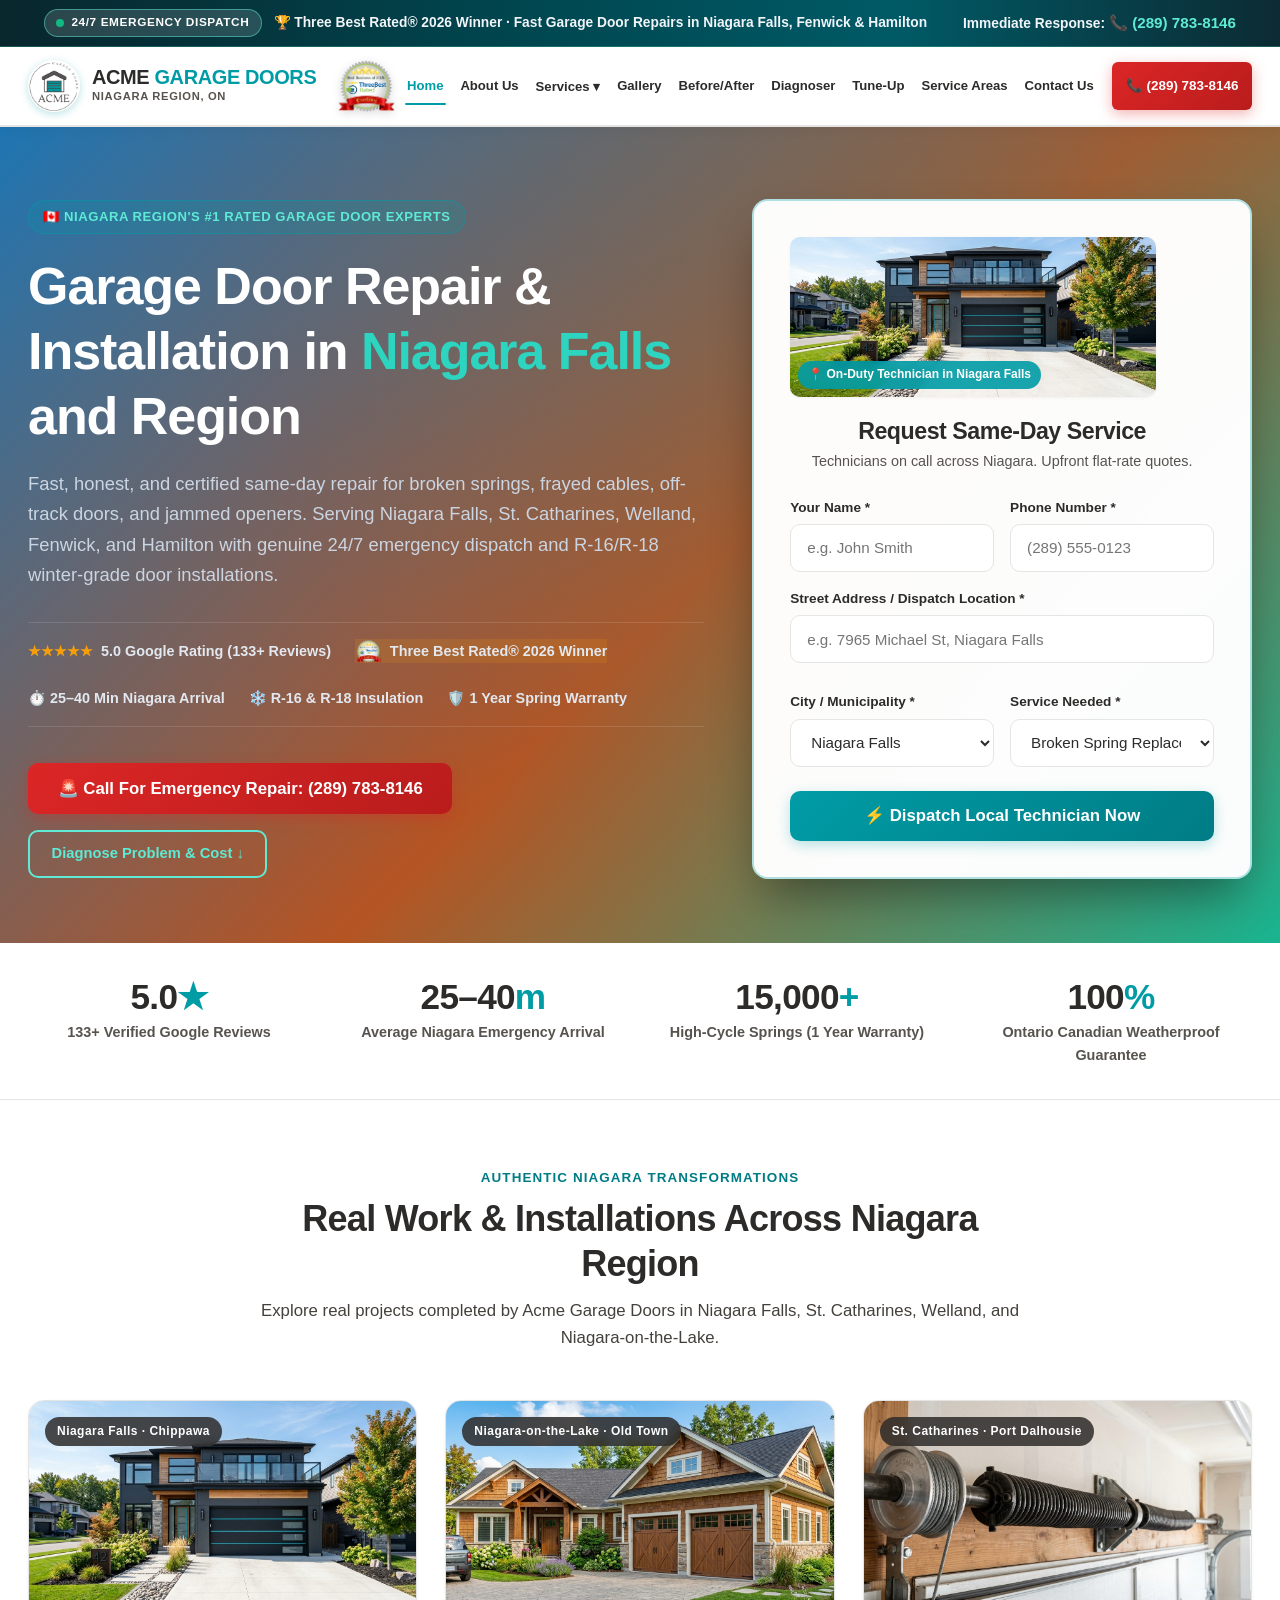
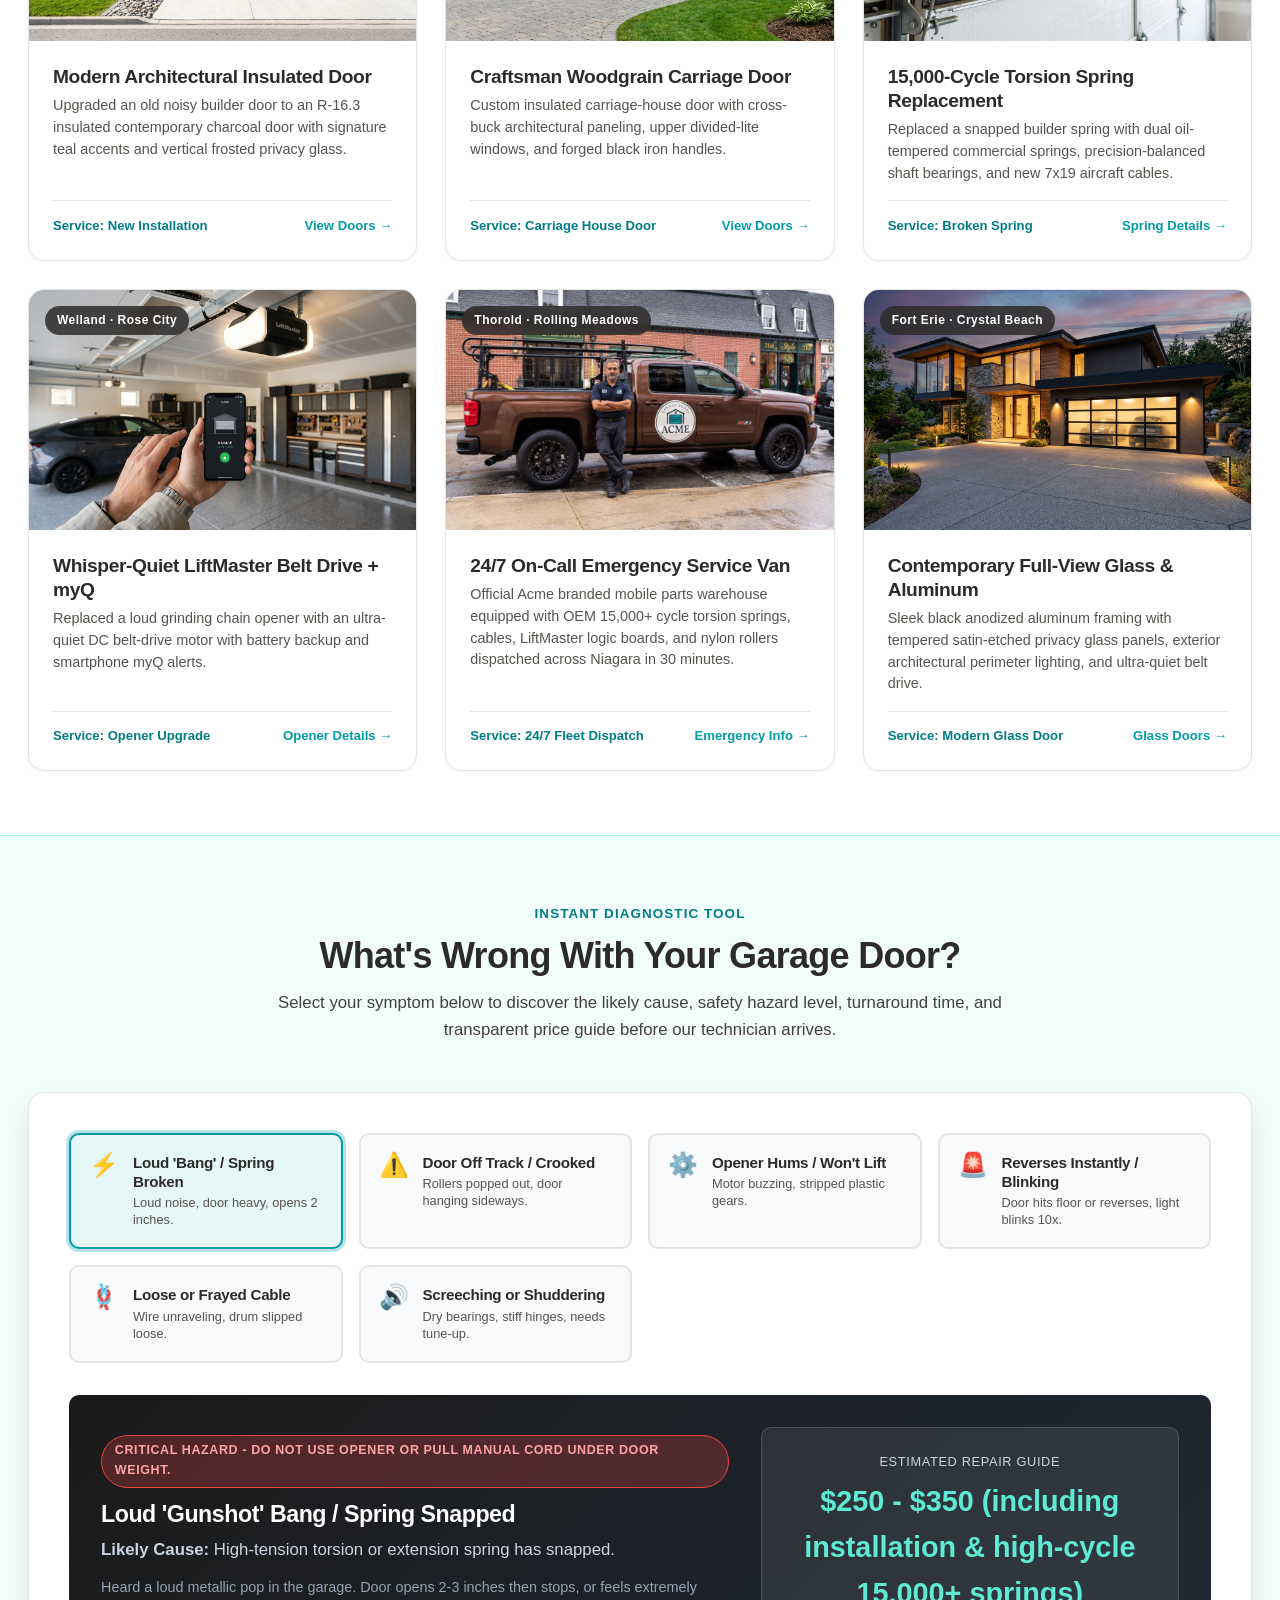
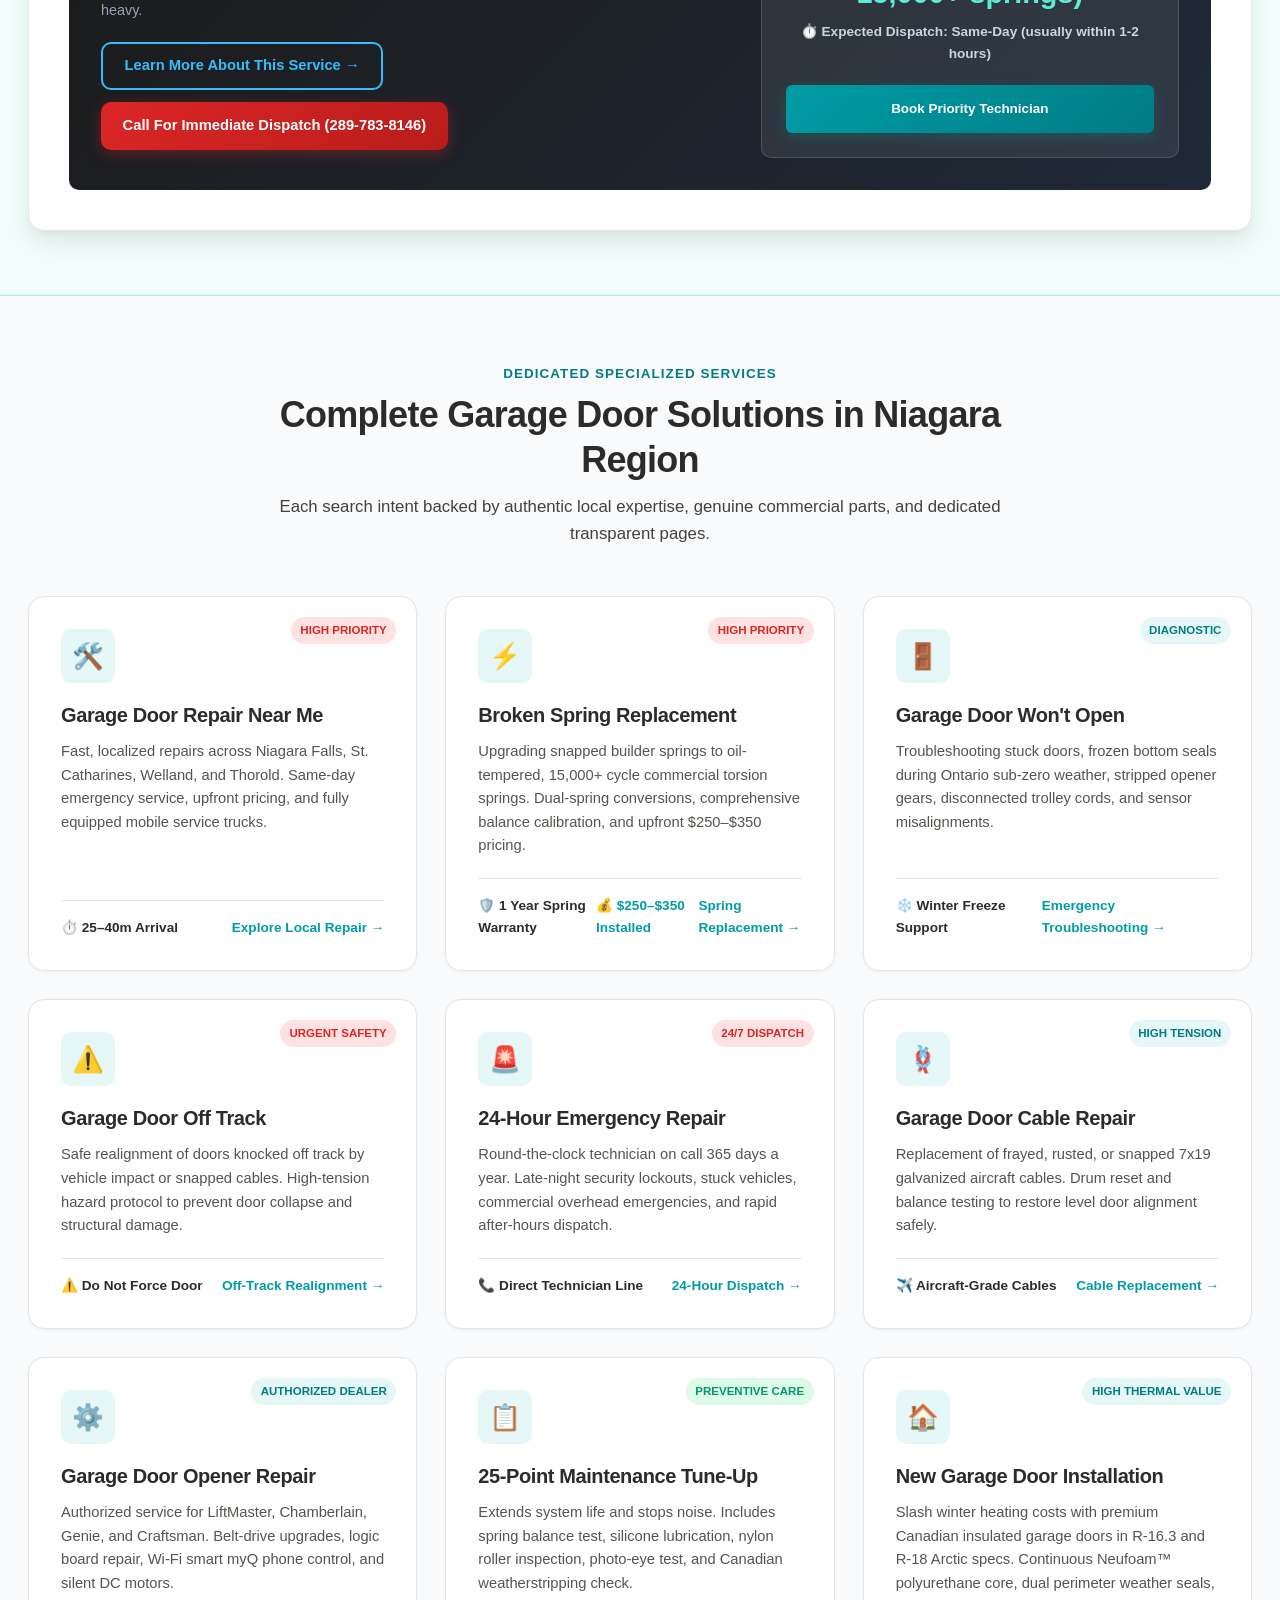
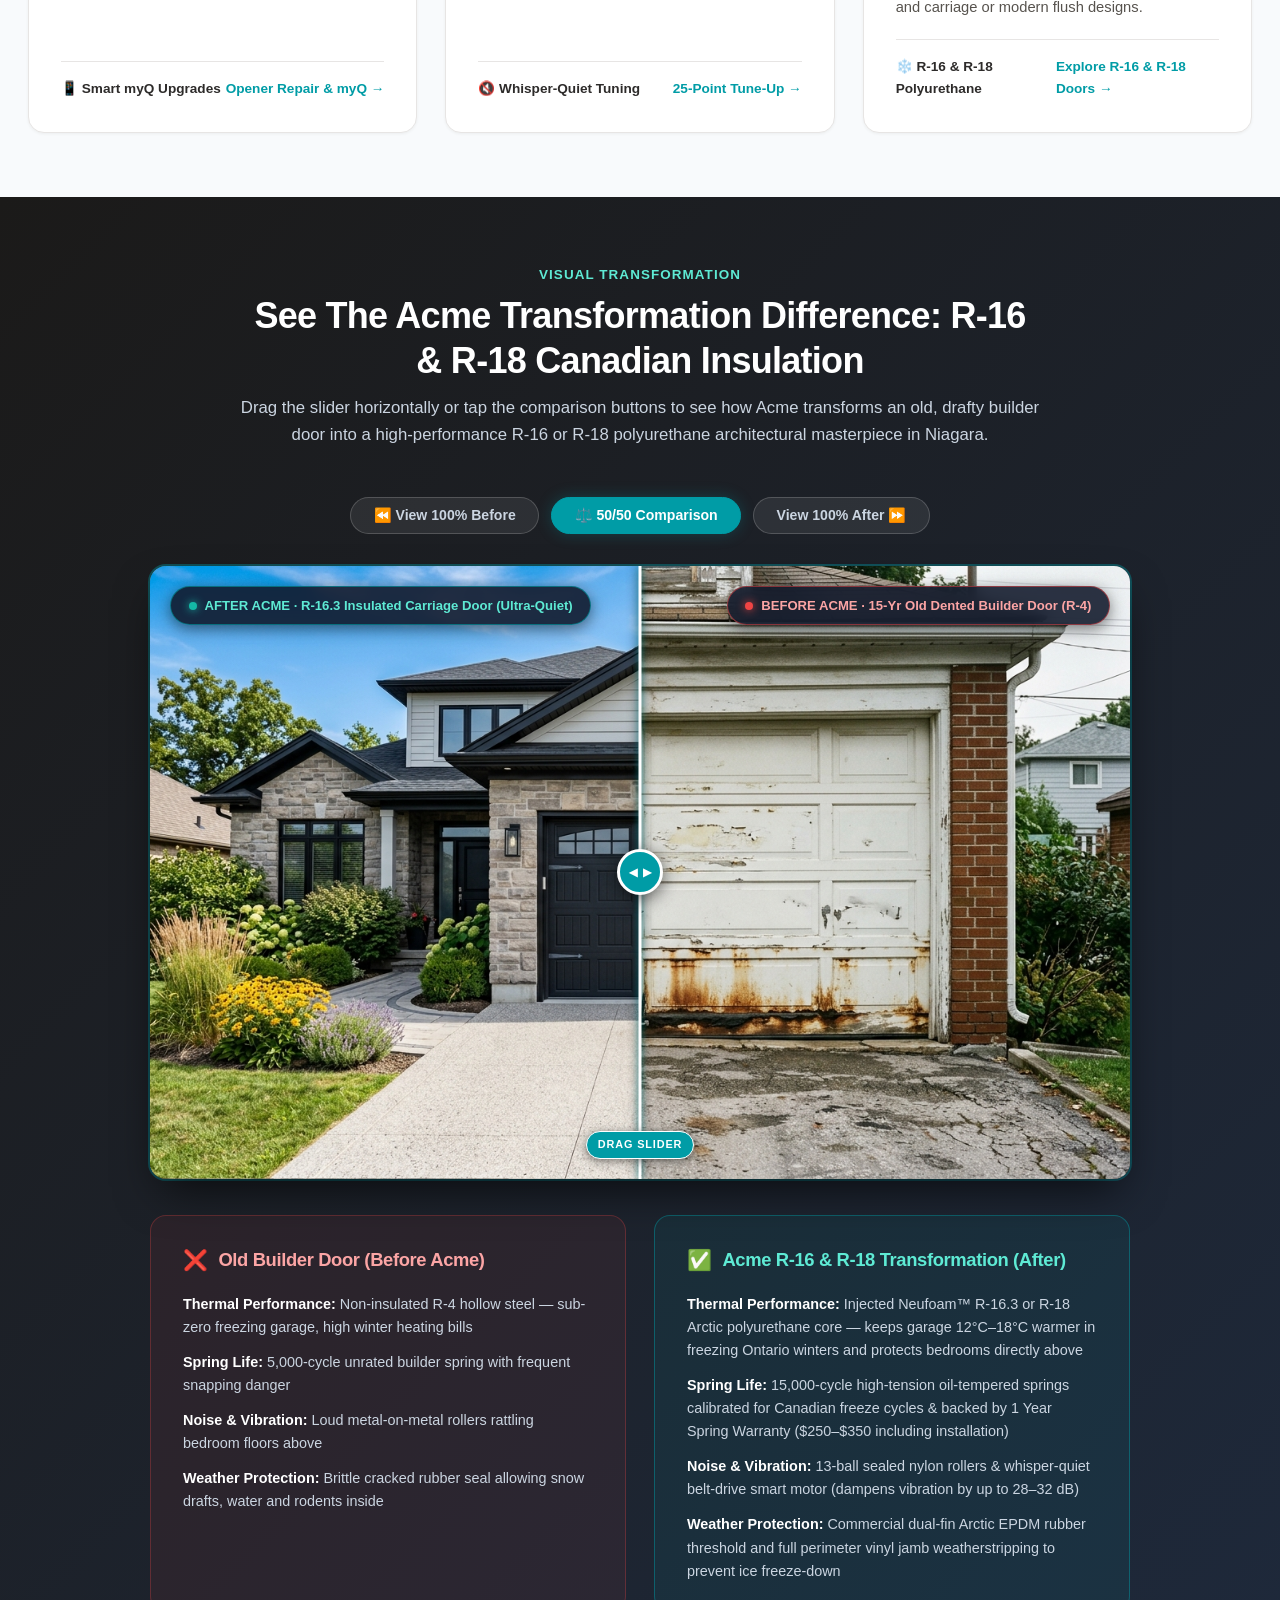
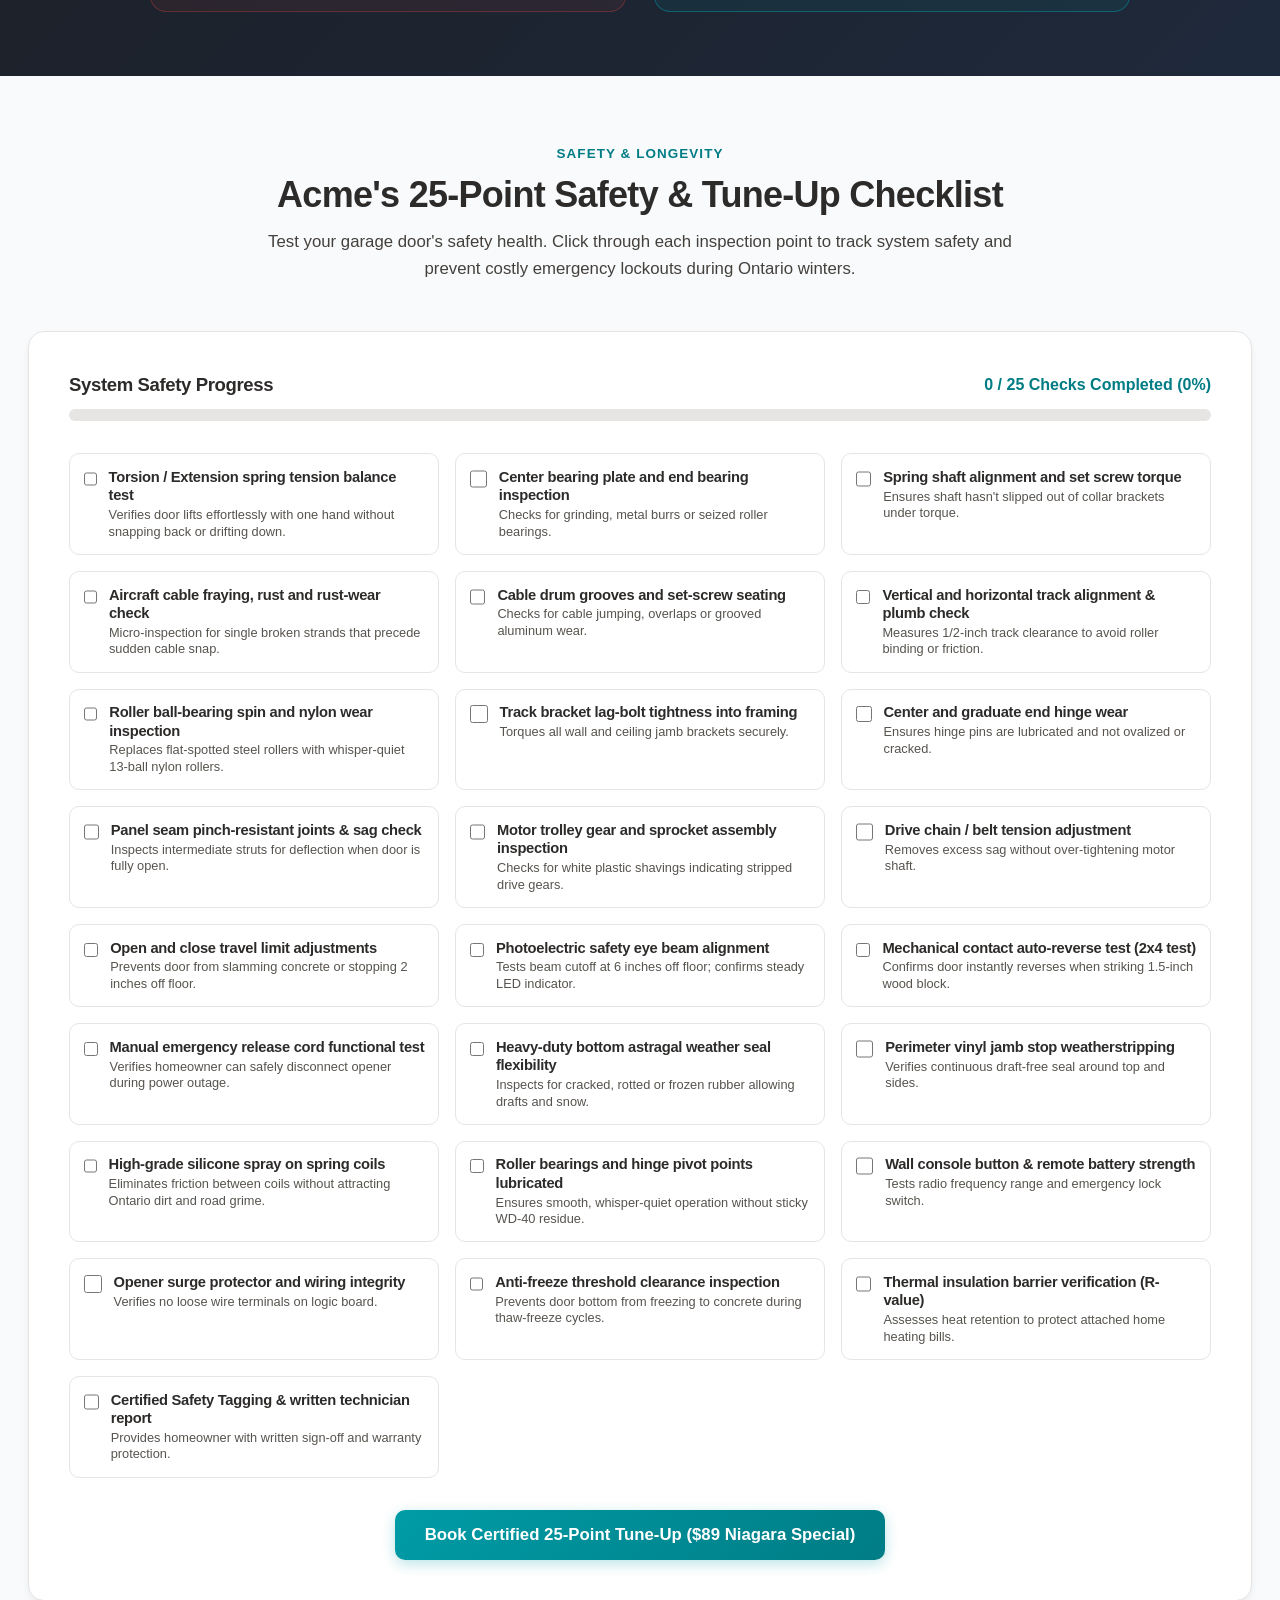
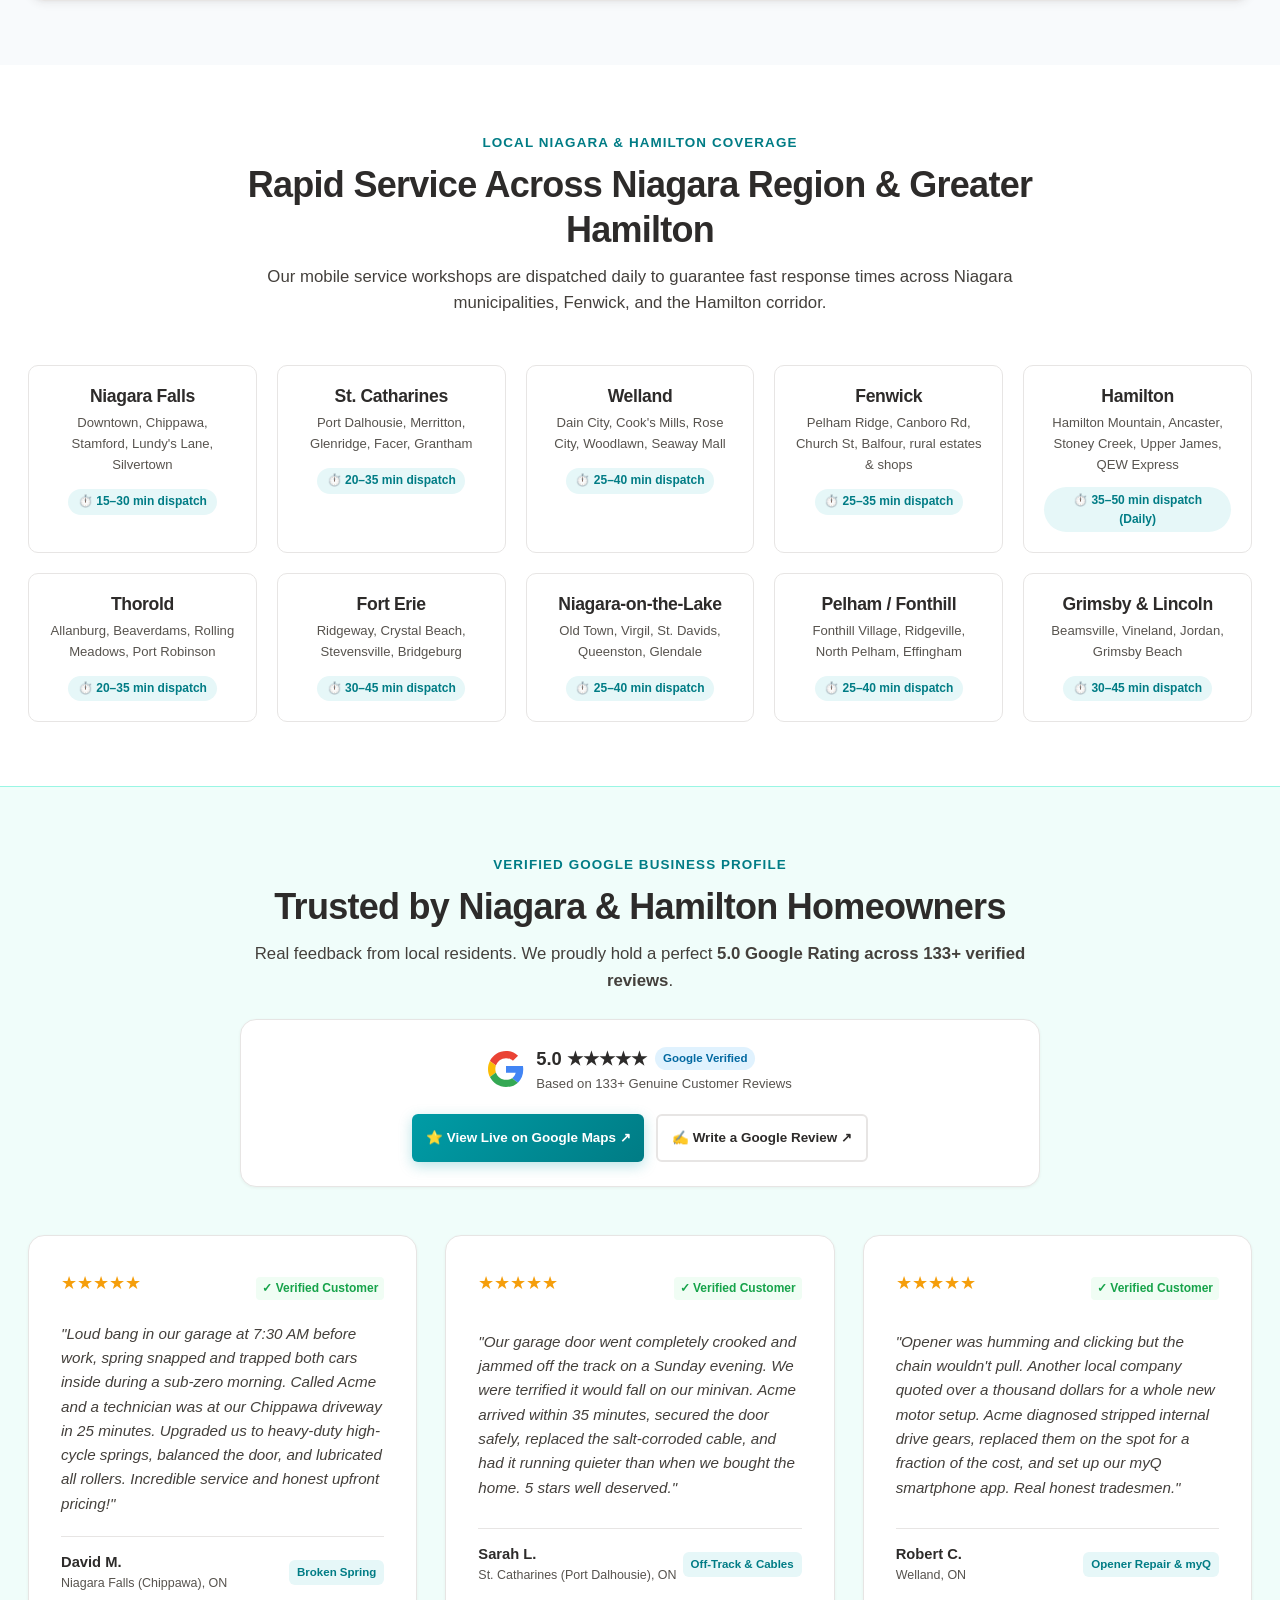
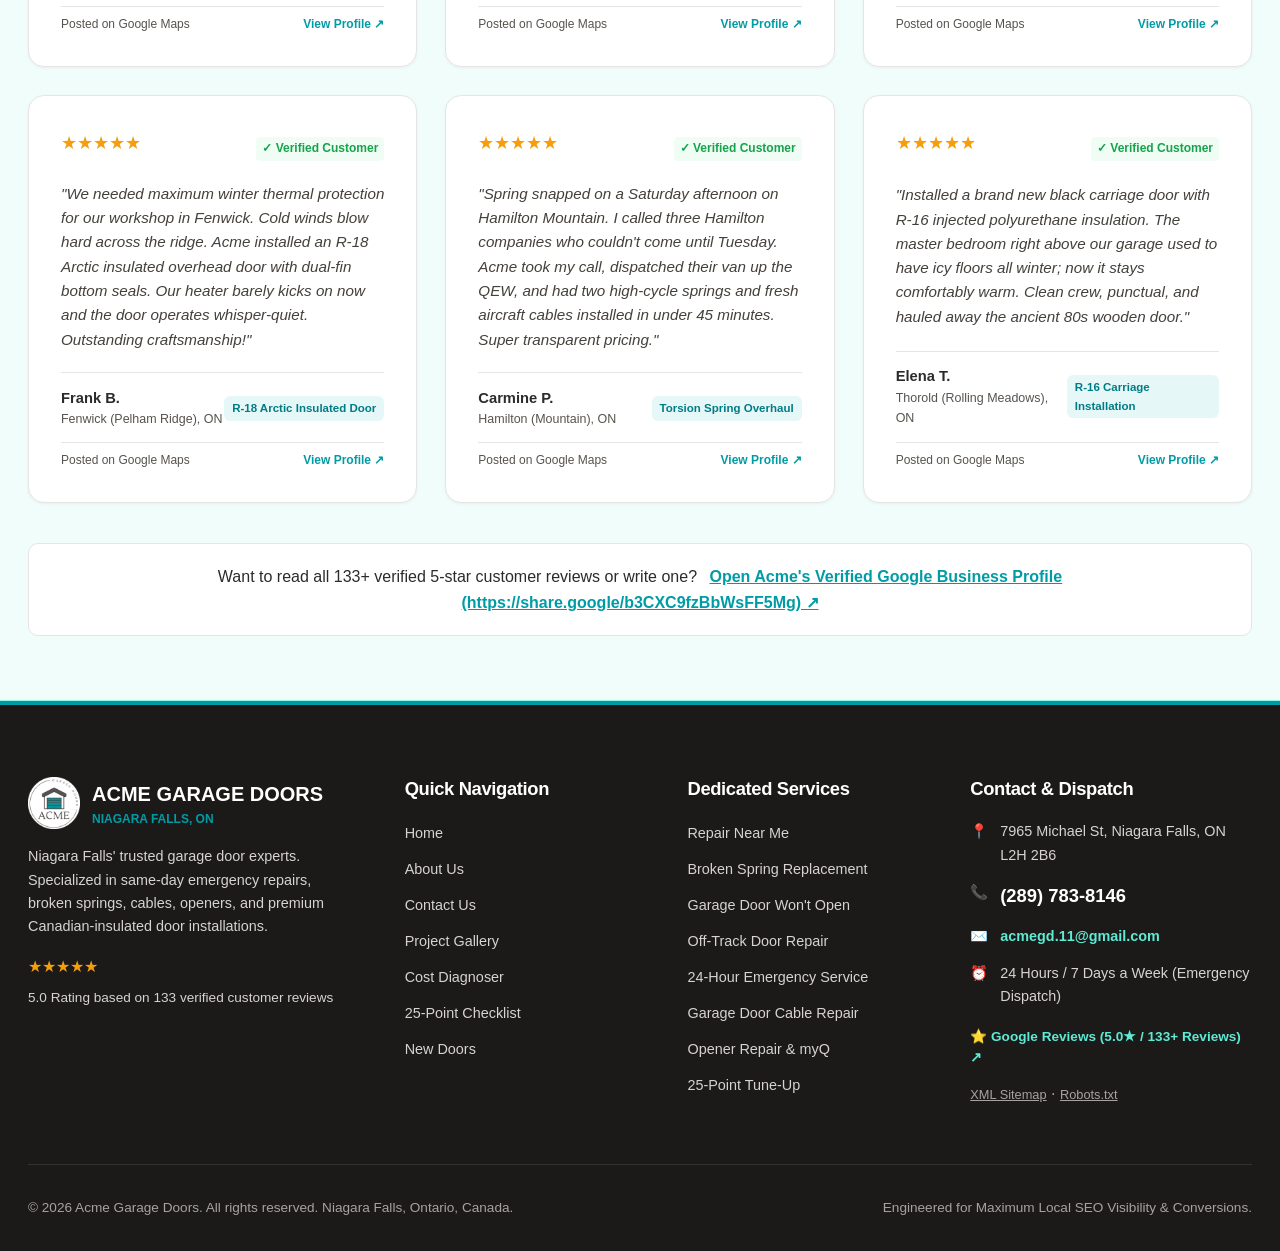
==== commit f37c12c1: "Add website to main (6ae1d0b5eae63b24345b8b89)" ====
--- a/index.html
+++ b/index.html
@@ -1,215 +1,1060 @@
-<!doctype html>
-<html lang="en">
+<!DOCTYPE html>
+<html lang="en-CA">
 <head>
-  <meta name="google-site-verification" content="iJLJiz7uhU7pOP11zn0JmJeRB7ntzu5T95fyitdRP9A" />
-  <meta charset="utf-8">
-  <meta name="viewport" content="width=device-width, initial-scale=1">
-  <meta name="description" content="Acme Garage Doors provides garage door sales, installation, repairs, openers, springs, cables, rollers, panels, weather stripping, maintenance and emergency serv...">
-  <meta name="theme-color" content="#102f3d">
-  <meta name="robots" content="index, follow, max-image-preview:large">
+  <meta charset="UTF-8">
+  <meta name="viewport" content="width=device-width, initial-scale=1.0">
+  
+  <!-- Primary SEO Meta Tags -->
+  <title>Garage Door Repair & Installation in Niagara Region | Acme</title>
+  <meta name="description" content="Need garage door repair in Niagara Falls or Niagara Region? Acme repairs springs, cables, openers & tracks same-day, and installs new insulated doors. 5.0★ rated. Call 289-783-8146.">
+  <meta name="keywords" content="garage door repair near me, broken garage door spring, garage door won't open, garage door off track, 24 hour garage door repair, garage door cable repair, garage door opener repair, garage door tune up, new garage door installation, Niagara Falls, Niagara Region, St. Catharines, Welland">
+  <meta name="author" content="Acme Garage Doors">
+  <meta name="robots" content="index, follow, max-snippet:-1, max-image-preview:large, max-video-preview:-1">
   <link rel="canonical" href="https://acmegaragedoors.ca/">
+  
+  <!-- Favicon -->
+  <link rel="icon" type="image/png" href="assets/acme-logo.png">
+
+  <!-- Open Graph / Facebook -->
   <meta property="og:type" content="website">
   <meta property="og:url" content="https://acmegaragedoors.ca/">
+  <meta property="og:title" content="Garage Door Repair & Installation in Niagara Region | Acme">
+  <meta property="og:description" content="Niagara Falls' trusted garage door experts. 24/7 emergency service, broken spring replacement, cable repairs, openers, and new insulated doors. 5.0★ rating with 133+ reviews. Call 289-783-8146.">
+  <meta property="og:image" content="https://acmegaragedoors.ca/assets/hero-garage-door.jpg">
+  <meta property="og:locale" content="en_CA">
   <meta property="og:site_name" content="Acme Garage Doors">
-  <meta property="og:image" content="https://acmegaragedoors.ca/images/installation-2.jpg">
+
+  <!-- Twitter Cards -->
   <meta name="twitter:card" content="summary_large_image">
-  <meta name="twitter:image" content="https://acmegaragedoors.ca/images/installation-2.jpg">
-  <meta property="og:title" content="Acme Garage Doors | Niagara Falls' Trusted Garage Door Experts">
-  <meta property="og:description" content="Garage door sales, installation and repairs across Niagara Region, Ontario.">
-  <title>Acme Garage Doors | Niagara Falls' Trusted Garage Door Experts</title>
-  <link rel="preconnect" href="https://fonts.googleapis.com">
-  <link rel="preconnect" href="https://fonts.gstatic.com" crossorigin>
-  <link href="https://fonts.googleapis.com/css2?family=DM+Sans:wght@400;500;600;700&family=Manrope:wght@700;800&display=swap" rel="stylesheet">
+  <meta name="twitter:title" content="Garage Door Repair & Installation in Niagara Region | Acme">
+  <meta name="twitter:description" content="Niagara's top-rated garage door repair & installation. Fast same-day dispatch for broken springs, openers & emergencies. Call 289-783-8146.">
+  <meta name="twitter:image" content="https://acmegaragedoors.ca/assets/hero-garage-door.jpg">
+
+  <!-- Stylesheet -->
   <link rel="stylesheet" href="styles.css">
+
+  <!-- JSON-LD Structured Data: LocalBusiness & AggregateRating -->
   <script type="application/ld+json">
   {
-    "@context":"https://schema.org",
-    "@type":"LocalBusiness",
-    "@id":"https://acmegaragedoors.ca/#business",
-    "name":"Acme Garage Doors",
-    "url":"https://acmegaragedoors.ca/",
-    "telephone":"+1-289-783-8146",
-    "email":"acmegd.11@gmail.com",
-    "image":"https://acmegaragedoors.ca/images/installation-2.jpg",
-    "description":"Garage door sales, installation, repairs, opener service, spring replacement, cable and roller replacement, panel replacement, weather stripping, maintenance and emergency serv...",
-    "knowsAbout":["Garage door repair","Garage door installation","Garage door openers","Broken spring replacement","Garage door maintenance"],
-    "address":{"@type":"PostalAddress","addressLocality":"Niagara Falls","addressRegion":"ON","addressCountry":"CA"},
-    "areaServed":[
-      {"@type":"City","name":"Niagara Falls"},{"@type":"City","name":"St. Catharines"},{"@type":"City","name":"Welland"},{"@type":"City","name":"Thorold"},{"@type":"City","name":"Fort Erie"},{"@type":"City","name":"Niagara-on-the-Lake"}
+    "@context": "https://schema.org",
+    "@type": "HomeAndConstructionBusiness",
+    "name": "Acme Garage Doors",
+    "alternateName": "Acme Garage Doors Niagara",
+    "image": "https://acmegaragedoors.ca/assets/acme-logo.png",
+    "@id": "https://acmegaragedoors.ca/#organization",
+    "url": "https://acmegaragedoors.ca",
+    "telephone": "+1-289-783-8146",
+    "priceRange": "$$",
+    "address": {
+      "@type": "PostalAddress",
+      "streetAddress": "7965 Michael St",
+      "addressLocality": "Niagara Falls",
+      "addressRegion": "ON",
+      "postalCode": "L2H 2B6",
+      "addressCountry": "CA"
+    },
+    "geo": {
+      "@type": "GeoCoordinates",
+      "latitude": 43.0818,
+      "longitude": -79.1246
+    },
+    "sameAs": [
+      "https://share.google/b3CXC9fzBbWsFF5Mg"
     ],
-    "sameAs":["https://maps.app.goo.gl/FfW46pLaCwa87yC1A"]
+    "hasMap": "https://share.google/b3CXC9fzBbWsFF5Mg",
+    "openingHoursSpecification": [
+      {
+        "@type": "OpeningHoursSpecification",
+        "dayOfWeek": ["Monday", "Tuesday", "Wednesday", "Thursday", "Friday", "Saturday", "Sunday"],
+        "opens": "00:00",
+        "closes": "23:59"
+      }
+    ],
+    "areaServed": [
+      { "@type": "City", "name": "Niagara Falls" },
+      { "@type": "City", "name": "St. Catharines" },
+      { "@type": "City", "name": "Welland" },
+      { "@type": "City", "name": "Thorold" },
+      { "@type": "City", "name": "Fort Erie" },
+      { "@type": "City", "name": "Niagara-on-the-Lake" },
+      { "@type": "City", "name": "Pelham" },
+      { "@type": "City", "name": "Fenwick" },
+      { "@type": "City", "name": "Hamilton" },
+      { "@type": "City", "name": "Port Colborne" },
+      { "@type": "City", "name": "Grimsby" },
+      { "@type": "City", "name": "Lincoln" }
+    ],
+    "aggregateRating": {
+      "@type": "AggregateRating",
+      "ratingValue": "5.0",
+      "reviewCount": "133",
+      "bestRating": "5",
+      "worstRating": "1"
+    }
   }
   </script>
 </head>
 <body>
-<header class="site-header" id="top">
-  <div class="container nav-wrap">
-    <a class="brand" href="#top" aria-label="Acme Garage Doors home">
-      <img class="brand-logo" src="images/ACME%20logo%20round.png" alt="Acme Garage Doors">
-    </a>
-    <nav class="nav" aria-label="Main navigation">
-      <a href="#services">Services</a><a href="#local-services">Niagara Services</a><a href="#work">Our Work</a><a href="projects">Projects</a><a href="blog">Blog</a><a href="#about">Why Acme</a>
-    </nav>
-    <a class="nav-phone" href="tel:+12897838146"><span>Call</span> 289-783-8146</a>
-    <button class="menu-toggle" aria-label="Open menu" aria-expanded="false">☰</button>
-  </div>
-  <div class="mobile-nav" aria-hidden="true"><a href="#services">Services</a><a href="#local-services">Niagara Services</a><a href="#work">Our Work</a><a href="projects">Projects</a><a href="blog">Blog</a><a href="#about">Why Acme</a></div>
-</header>
-
-<main>
-  <section class="hero">
-    <div class="hero-media"><img src="images/installation-2.jpg" alt="Completed garage door installation on a Niagara-area home"></div>
-    <div class="hero-shade"></div>
-    <div class="container hero-inner">
-      <div class="hero-copy">
-        <div class="eyebrow light">NIAGARA REGION · ONTARIO</div>
-        <div class="hero-kicker">SALES · INSTALLATION · REPAIRS</div>
-        <h1>Niagara Falls' Trusted <span>Garage Door Experts</span></h1>
-        <p class="hero-lead">Garage door sales, installation and repair for homes and businesses across Niagara Region. From broken springs and cables to openers, panels and complete new doors, Acme Garage Doors has solutions for your property.</p>
-        <div class="hero-actions"><a class="btn btn-primary" href="tel:+12897838146">Call 289-783-8146 <b>→</b></a><a class="btn btn-outline" href="#quote">Get a Free Quote</a></div>
-        <div class="hero-points"><span>✓ Residential & commercial</span><span>✓ Niagara Region service</span><span>✓ Emergency / after-hours repairs</span></div>
-        <div class="hero-trust"><strong>★★★★★ 5.0 on Google</strong><span>133 reviews</span><a href="https://maps.app.goo.gl/FfW46pLaCwa87yC1A" target="_blank" rel="noopener">Read Google reviews</a></div>
-      </div>
-      <aside class="hero-card">
-        <div class="hero-card-top"><span class="mini-badge">ACME</span><span>LOCAL GARAGE DOOR SERVICE</span></div>
-        <h2>Need garage door help?</h2>
-        <p>Tell us what you need and we'll help you figure out the next step.</p>
-        <a href="#quote" class="hero-card-link">Request a quote <span>→</span></a>
-        <a href="tel:+12897838146" class="hero-card-phone">☎ <strong>289-783-8146</strong></a>
-      </aside>
+
+  <!-- Emergency 24/7 Top Bar -->
+  <aside class="emergency-topbar" aria-label="Emergency Announcement">
+    <div class="container emergency-topbar-inner">
+      <div style="display: flex; align-items: center; gap: 0.75rem;">
+        <span class="emergency-badge"><span class="pulse-dot"></span> 24/7 Emergency Dispatch</span>
+        <span>🏆 Three Best Rated® 2026 Winner · Fast Garage Door Repairs in Niagara Falls, Fenwick & Hamilton</span>
+      </div>
+      <div>
+        <span>Immediate Response: </span>
+        <a href="tel:2897838146" class="topbar-phone">📞 (289) 783-8146</a>
+      </div>
+    </div>
+  </aside>
+
+  <!-- Sticky One-Line Header -->
+  <header class="site-header">
+    <div class="container header-inner">
+      <!-- Official Logo, Brand & Three Best Rated Award Seal -->
+      <div style="display: flex; align-items: center; gap: 0.85rem;">
+        <a href="/" class="brand-logo" aria-label="Acme Garage Doors Homepage">
+          <img src="assets/acme-logo.png" alt="Acme Garage Doors Official Logo" class="brand-logo-img">
+          <div class="brand-text-col">
+            <div class="brand-title">ACME <span>GARAGE DOORS</span></div>
+            <span class="brand-subtitle">Niagara Region, ON</span>
+          </div>
+        </a>
+        <div class="header-award-wrap" title="Three Best Rated® Award - Best Business of 2026 Excellence">
+          <img src="assets/three-best-rated-award.png" alt="Three Best Rated® Award Seal - Best Business of 2026" class="header-award-seal">
+        </div>
+      </div>
+
+      <!-- Navigation Menu Strictly in ONE Line -->
+      <nav class="main-nav" aria-label="Main Navigation">
+        <a href="/" class="nav-link active">Home</a>
+        <a href="about-us.html" class="nav-link">About Us</a>
+        
+        <div class="nav-item-dropdown">
+          <a href="#services" class="nav-link dropdown-toggle-link">Services ▾</a>
+          <div class="dropdown-menu">
+            <a href="garage-door-repair-niagara-falls.html" class="dropdown-item">🛠️ Repair Near Me (Niagara Falls)</a>
+            <a href="broken-spring-replacement-niagara-falls.html" class="dropdown-item">⚡ Broken Spring Replacement</a>
+            <a href="garage-door-wont-open-niagara-region.html" class="dropdown-item">🚪 Garage Door Won't Open</a>
+            <a href="off-track-garage-door-repair-niagara-region.html" class="dropdown-item">⚠️ Off-Track Door Realignment</a>
+            <a href="24-hour-garage-door-repair-niagara-region.html" class="dropdown-item">🚨 24-Hour Emergency Service</a>
+            <a href="garage-door-cable-repair-niagara-region.html" class="dropdown-item">🪢 High-Tension Cable Repair</a>
+            <a href="garage-door-opener-repair-niagara-region.html" class="dropdown-item">⚙️ Opener Repair (LiftMaster/myQ)</a>
+            <a href="garage-door-maintenance-tune-up-niagara-region.html" class="dropdown-item">📋 25-Point Tune-Up Checklist</a>
+            <a href="garage-door-installation-niagara.html" class="dropdown-item">🏠 New Door Installation (R-16)</a>
+          </div>
+        </div>
+
+        <a href="#gallery" class="nav-link">Gallery</a>
+        <a href="#transformation" class="nav-link">Before/After</a>
+        <a href="#diagnoser" class="nav-link">Diagnoser</a>
+        <a href="#checklist" class="nav-link">Tune-Up</a>
+        <a href="#areas" class="nav-link">Service Areas</a>
+        <a href="contact-us.html" class="nav-link">Contact Us</a>
+
+        <!-- Mobile Drawer Bottom CTA -->
+        <div class="mobile-nav-cta">
+          <a href="tel:2897838146" class="btn btn-emergency">
+            🚨 Call Dispatch: (289) 783-8146
+          </a>
+          <div class="mobile-nav-info">
+            <span>⏱️ 25–40m Niagara Response</span>
+            <span>⭐ 5.0 Google Rating (133+ Reviews)</span>
+          </div>
+        </div>
+      </nav>
+
+      <!-- Right Header Actions -->
+      <div class="header-actions">
+        <a href="tel:2897838146" class="btn btn-emergency btn-sm header-call-btn">
+          📞 (289) 783-8146
+        </a>
+        <button class="mobile-nav-toggle" aria-label="Toggle navigation" aria-expanded="false">
+          <span class="hamburger-bar"></span>
+          <span class="hamburger-bar"></span>
+          <span class="hamburger-bar"></span>
+        </button>
+      </div>
+    </div>
+  </header>
+
+  <!-- Hero Section with Hero Image & Fast Booking -->
+  <section class="hero" id="home">
+    <div class="container hero-grid">
+      <div>
+        <div class="hero-tag">🇨🇦 Niagara Region's #1 Rated Garage Door Experts</div>
+        <h1>Garage Door Repair & Installation in <span>Niagara Falls</span> and Region</h1>
+        <p class="hero-subtext">
+          Fast, honest, and certified same-day repair for broken springs, frayed cables, off-track doors, and jammed openers. Serving Niagara Falls, St. Catharines, Welland, Fenwick, and Hamilton with genuine 24/7 emergency dispatch and R-16/R-18 winter-grade door installations.
+        </p>
+
+        <div class="hero-trust-row">
+          <div class="trust-pill">
+            <span class="trust-stars">★★★★★</span>
+            <span><strong>5.0 Google Rating</strong> (133+ Reviews)</span>
+          </div>
+          <div class="trust-pill trust-pill-award" style="background: rgba(245, 158, 11, 0.15); border-color: rgba(245, 158, 11, 0.5);">
+            <img src="assets/three-best-rated-award.png" alt="Three Best Rated Award Seal" style="height: 24px; width: auto; object-fit: contain;">
+            <span><strong>Three Best Rated®</strong> 2026 Winner</span>
+          </div>
+          <div class="trust-pill">
+            <span>⏱️ <strong>25–40 Min</strong> Niagara Arrival</span>
+          </div>
+          <div class="trust-pill">
+            <span>❄️ <strong>R-16 & R-18</strong> Insulation</span>
+          </div>
+          <div class="trust-pill">
+            <span>🛡️ <strong>1 Year Spring</strong> Warranty</span>
+          </div>
+        </div>
+
+        <div class="hero-cta-group">
+          <a href="tel:2897838146" class="btn btn-emergency btn-lg">
+            🚨 Call For Emergency Repair: (289) 783-8146
+          </a>
+          <a href="#diagnoser" class="btn btn-outline" style="border-color: #5eead4; color: #5eead4;">
+            Diagnose Problem & Cost ↓
+          </a>
+        </div>
+      </div>
+
+      <!-- Hero Fast Booking Form Card with Image Preview -->
+      <div class="hero-card" id="quickQuoteForm">
+        <div style="position: relative; border-radius: var(--radius-md); overflow: hidden; margin-bottom: 1.25rem; aspect-ratio: 16 / 7; max-height: 160px; box-shadow: var(--shadow-sm);">
+          <img src="assets/hero-garage-door.jpg" alt="Acme Insulated Garage Door Installation in Niagara" style="width: 100%; height: 100%; object-fit: cover;">
+          <div style="position: absolute; bottom: 8px; left: 8px; background: rgba(0, 156, 166, 0.9); backdrop-filter: blur(4px); color: #ffffff; padding: 4px 10px; border-radius: var(--radius-full); font-size: 0.75rem; font-weight: 800;">
+            📍 On-Duty Technician in Niagara Falls
+          </div>
+        </div>
+
+        <div class="hero-card-header">
+          <h3>Request Same-Day Service</h3>
+          <p>Technicians on call across Niagara. Upfront flat-rate quotes.</p>
+        </div>
+
+        <form class="quick-form lead-capture-form">
+          <div class="form-row">
+            <div class="form-group">
+              <label for="quoteName">Your Name *</label>
+              <input type="text" id="quoteName" name="name" class="form-control" placeholder="e.g. John Smith" required>
+            </div>
+            <div class="form-group">
+              <label for="quotePhone">Phone Number *</label>
+              <input type="tel" id="quotePhone" name="phone" class="form-control" placeholder="(289) 555-0123" required>
+            </div>
+          </div>
+
+          <div class="form-group" style="margin-bottom: 0.75rem;">
+            <label for="quoteAddress">Street Address / Dispatch Location *</label>
+            <input type="text" id="quoteAddress" name="address" class="form-control" placeholder="e.g. 7965 Michael St, Niagara Falls" required>
+          </div>
+
+          <div class="form-row">
+            <div class="form-group">
+              <label for="quoteCity">City / Municipality *</label>
+              <select id="quoteCity" name="city" class="form-control" required>
+                <option value="Niagara Falls">Niagara Falls</option>
+                <option value="St. Catharines">St. Catharines</option>
+                <option value="Welland">Welland</option>
+                <option value="Thorold">Thorold</option>
+                <option value="Fenwick / Pelham">Fenwick / Pelham</option>
+                <option value="Hamilton / Ancaster / Stoney Creek">Hamilton / Ancaster / Stoney Creek</option>
+                <option value="Fort Erie">Fort Erie</option>
+                <option value="Niagara-on-the-Lake">Niagara-on-the-Lake</option>
+                <option value="Port Colborne">Port Colborne</option>
+                <option value="Grimsby / Lincoln">Grimsby / Lincoln</option>
+              </select>
+            </div>
+            <div class="form-group">
+              <label for="quoteService">Service Needed *</label>
+              <select id="quoteService" name="service" class="form-control" required>
+                <option value="Broken Spring Replacement">Broken Spring Replacement ($250-$350)</option>
+                <option value="Door Won't Open (Emergency)">Door Won't Open (Emergency)</option>
+                <option value="Garage Door Off Track">Garage Door Off Track</option>
+                <option value="Cable Repair / Snapped Cable">Cable Repair / Snapped Cable</option>
+                <option value="Opener Repair / Replacement">Opener Repair / Replacement</option>
+                <option value="25-Point Tune-Up & Lube">25-Point Tune-Up & Lube</option>
+                <option value="New R-16 / R-18 Insulated Door Installation">New R-16 / R-18 Insulated Door Installation</option>
+              </select>
+            </div>
+          </div>
+
+          <button type="submit" class="btn btn-primary btn-lg" style="width: 100%; margin-top: 0.5rem;">
+            ⚡ Dispatch Local Technician Now
+          </button>
+        </form>
+      </div>
     </div>
   </section>
 
-  <section class="quick-strip">
-    <div class="container quick-grid">
-      <div class="quick-item"><span class="quick-icon">▣</span><div><strong>Garage Door Sales</strong><small>Find a door that fits your property</small></div></div>
-      <div class="quick-item"><span class="quick-icon">↗</span><div><strong>Professional Installation</strong><small>New doors installed with care</small></div></div>
-      <div class="quick-item"><span class="quick-icon">⚙</span><div><strong>Garage Door Repairs</strong><small>Springs, cables, rollers, panels & more</small></div></div>
-      <a class="quick-contact" href="tel:+12897838146"><small>CALL ACME</small><strong>289-783-8146</strong><span>→</span></a>
+  <!-- Trust Stats Strip -->
+  <section class="stats-bar">
+    <div class="container">
+      <div class="stats-grid">
+        <div class="stat-item">
+          <h3>5.0<span>★</span></h3>
+          <p>133+ Verified Google Reviews</p>
+        </div>
+        <div class="stat-item">
+          <h3>25–40<span>m</span></h3>
+          <p>Average Niagara Emergency Arrival</p>
+        </div>
+        <div class="stat-item">
+          <h3>15,000<span>+</span></h3>
+          <p>High-Cycle Springs (1 Year Warranty)</p>
+        </div>
+        <div class="stat-item">
+          <h3>100<span>%</span></h3>
+          <p>Ontario Canadian Weatherproof Guarantee</p>
+        </div>
+      </div>
     </div>
   </section>
 
-  <section class="section services" id="services">
+  <!-- BRAND NEW: Real Work in Niagara Region: Rich Photo Gallery Showcase -->
+  <section class="section section-alt" id="gallery">
     <div class="container">
-      <div class="section-heading centered">
-        <div class="eyebrow">WHAT WE DO</div>
-        <h2>One local team for <span>garage door needs.</span></h2>
-        <p>Whether you're upgrading the look of your home, replacing a worn-out part or dealing with a garage door that won't move, Acme Garage Doors offers sales, installation and repair services for the Niagara Region.</p>
-      </div>
-      <div class="service-grid">
-        <article class="service-card featured"><div class="service-number">01</div><div class="icon">▣</div><h3>Garage Door Sales</h3><p>Explore garage door options for your home or business and upgrade with professional installation.</p></article>
-        <article class="service-card"><div class="service-number">02</div><div class="icon">↗</div><h3>Garage Door Installation</h3><p>Professional installation for new garage doors, with attention to detail and code-compliant setup.</p></article>
-        <article class="service-card"><div class="service-number">03</div><div class="icon">⚙</div><h3>Garage Door Repairs</h3><p>Help with garage doors that are noisy, stuck, damaged, misaligned or won't open/close properly.</p></article>
-        <article class="service-card"><div class="service-number">04</div><div class="icon">↻</div><h3>Garage Door Openers</h3><p>Service and replacement options for garage door opener systems and conversion upgrades.</p></article>
-        <article class="service-card"><div class="service-number">05</div><div class="icon">↯</div><h3>Broken Spring Replacement</h3><p>Replace broken or worn garage door springs and restore proper door operation.</p></article>
-        <article class="service-card"><div class="service-number">06</div><div class="icon">⌁</div><h3>Cable Replacement</h3><p>Garage door cables can wear or break. We provide cable replacement and repair service.</p></article>
-        <article class="service-card"><div class="service-number">07</div><div class="icon">◉</div><h3>Roller Replacement</h3><p>Replace worn rollers to help improve the movement and operation of your garage door.</p></article>
-        <article class="service-card"><div class="service-number">08</div><div class="icon">□</div><h3>Panel Replacement</h3><p>Damaged garage door panels don't always mean you need a whole new door. We can help.</p></article>
-        <article class="service-card"><div class="service-number">09</div><div class="icon">≈</div><h3>Weather Stripping</h3><p>Replace worn weather stripping around your garage door to help seal in heat and block the cold.</p></article>
-        <article class="service-card"><div class="service-number">10</div><div class="icon">✓</div><h3>Maintenance & Tune-Ups</h3><p>Routine maintenance can help keep your garage door operating smoothly and safely.</p></article>
-        <article class="service-card featured"><div class="service-number">11</div><div class="icon">!</div><h3>Emergency / After-Hours Repairs</h3><p>Need garage door help outside regular hours? Acme Garage Doors offers 24-hour emergency service.</p></article>
-        <article class="service-card"><div class="service-number">12</div><div class="icon">▤</div><h3>Commercial Garage Doors</h3><p>Garage door solutions and service for commercial properties, warehouses and other businesses.</p></article>
+      <div class="gallery-section-header">
+        <span class="section-tag">Authentic Niagara Transformations</span>
+        <h2>Real Work & Installations Across Niagara Region</h2>
+        <p>Explore real projects completed by Acme Garage Doors in Niagara Falls, St. Catharines, Welland, and Niagara-on-the-Lake.</p>
+      </div>
+
+      <div class="photo-gallery-grid">
+        <!-- 1. Modern Charcoal & Teal Insulated Door -->
+        <article class="gallery-card">
+          <div class="gallery-img-wrap">
+            <img src="assets/hero-garage-door.jpg" alt="Contemporary Insulated Garage Door Installation in Niagara Falls" class="gallery-img">
+            <span class="gallery-badge">Niagara Falls · Chippawa</span>
+          </div>
+          <div class="gallery-info">
+            <h4>Modern Architectural Insulated Door</h4>
+            <p>Upgraded an old noisy builder door to an R-16.3 insulated contemporary charcoal door with signature teal accents and vertical frosted privacy glass.</p>
+            <div class="gallery-meta">
+              <span>Service: New Installation</span>
+              <a href="garage-door-installation-niagara.html">View Doors →</a>
+            </div>
+          </div>
+        </article>
+
+        <!-- 2. Upscale Carriage House Door -->
+        <article class="gallery-card">
+          <div class="gallery-img-wrap">
+            <img src="assets/carriage-door.jpg" alt="Craftsman Carriage Garage Door Installation in Niagara-on-the-Lake" class="gallery-img">
+            <span class="gallery-badge">Niagara-on-the-Lake · Old Town</span>
+          </div>
+          <div class="gallery-info">
+            <h4>Craftsman Woodgrain Carriage Door</h4>
+            <p>Custom insulated carriage-house door with cross-buck architectural paneling, upper divided-lite windows, and forged black iron handles.</p>
+            <div class="gallery-meta">
+              <span>Service: Carriage House Door</span>
+              <a href="garage-door-installation-niagara.html">View Doors →</a>
+            </div>
+          </div>
+        </article>
+
+        <!-- 3. Heavy-Duty High-Cycle Torsion Spring -->
+        <article class="gallery-card">
+          <div class="gallery-img-wrap">
+            <img src="assets/torsion-spring.jpg" alt="High-Cycle Torsion Spring Replacement in St. Catharines" class="gallery-img">
+            <span class="gallery-badge">St. Catharines · Port Dalhousie</span>
+          </div>
+          <div class="gallery-info">
+            <h4>15,000-Cycle Torsion Spring Replacement</h4>
+            <p>Replaced a snapped builder spring with dual oil-tempered commercial springs, precision-balanced shaft bearings, and new 7x19 aircraft cables.</p>
+            <div class="gallery-meta">
+              <span>Service: Broken Spring</span>
+              <a href="broken-spring-replacement-niagara-falls.html">Spring Details →</a>
+            </div>
+          </div>
+        </article>
+
+        <!-- 4. LiftMaster Smart Opener & myQ Smartphone Setup -->
+        <article class="gallery-card">
+          <div class="gallery-img-wrap">
+            <img src="assets/smart-opener.jpg" alt="LiftMaster Belt-Drive Smart Opener with myQ App in Welland" class="gallery-img">
+            <span class="gallery-badge">Welland · Rose City</span>
+          </div>
+          <div class="gallery-info">
+            <h4>Whisper-Quiet LiftMaster Belt Drive + myQ</h4>
+            <p>Replaced a loud grinding chain opener with an ultra-quiet DC belt-drive motor with battery backup and smartphone myQ alerts.</p>
+            <div class="gallery-meta">
+              <span>Service: Opener Upgrade</span>
+              <a href="garage-door-opener-repair-niagara-region.html">Opener Details →</a>
+            </div>
+          </div>
+        </article>
+
+        <!-- 5. 24/7 Mobile Service Truck & Technician -->
+        <article class="gallery-card">
+          <div class="gallery-img-wrap">
+            <img src="assets/acme-service-truck-brown.jpg" alt="Acme Garage Doors Niagara 24/7 Branded Service Van and Mobile Workshop" class="gallery-img">
+            <span class="gallery-badge">Thorold · Rolling Meadows</span>
+          </div>
+          <div class="gallery-info">
+            <h4>24/7 On-Call Emergency Service Van</h4>
+            <p>Official Acme branded mobile parts warehouse equipped with OEM 15,000+ cycle torsion springs, cables, LiftMaster logic boards, and nylon rollers dispatched across Niagara in 30 minutes.</p>
+            <div class="gallery-meta">
+              <span>Service: 24/7 Fleet Dispatch</span>
+              <a href="24-hour-garage-door-repair-niagara-region.html">Emergency Info →</a>
+            </div>
+          </div>
+        </article>
+
+        <!-- 6. Contemporary Full-View Glass Door -->
+        <article class="gallery-card">
+          <div class="gallery-img-wrap">
+            <img src="assets/glass-door.jpg" alt="Contemporary Full-View Glass and Black Aluminum Garage Door in Fort Erie" class="gallery-img">
+            <span class="gallery-badge">Fort Erie · Crystal Beach</span>
+          </div>
+          <div class="gallery-info">
+            <h4>Contemporary Full-View Glass & Aluminum</h4>
+            <p>Sleek black anodized aluminum framing with tempered satin-etched privacy glass panels, exterior architectural perimeter lighting, and ultra-quiet belt drive.</p>
+            <div class="gallery-meta">
+              <span>Service: Modern Glass Door</span>
+              <a href="garage-door-installation-niagara.html">Glass Doors →</a>
+            </div>
+          </div>
+        </article>
       </div>
     </div>
   </section>
 
-  <section class="section local-seo" id="local-services">
+  <!-- Interactive Problem Diagnoser & Cost Estimator -->
+  <section class="section section-teal-tint" id="diagnoser">
     <div class="container">
-      <div class="section-heading centered"><div class="eyebrow">NIAGARA GARAGE DOOR SERVICES</div><h2>Local service pages for <span>Niagara homeowners & businesses.</span></h2><p>Explore our dedicated local service pages and find information for your area.</p></div>
-      <div class="service-grid seo-links">
-        <a class="service-card" href="garage-door-repair-niagara-falls"><div class="icon">⚙</div><h3>Garage Door Repair Niagara Falls</h3><p>Repair help for springs, cables, rollers, panels, openers and more.</p></a>
-        <a class="service-card" href="garage-door-installation-niagara"><div class="icon">↗</div><h3>Garage Door Installation Niagara</h3><p>New garage door installation for residential and commercial properties.</p></a>
-        <a class="service-card" href="garage-door-repair-st-catharines"><div class="icon">●</div><h3>Garage Door Repair St. Catharines</h3><p>Local repair and maintenance support for homes and businesses.</p></a>
-        <a class="service-card" href="garage-door-repair-welland"><div class="icon">●</div><h3>Garage Door Repair Welland</h3><p>Repair, opener, spring, cable and maintenance services for Welland.</p></a>
-        <a class="service-card" href="broken-spring-replacement-niagara-falls"><div class="icon">↯</div><h3>Broken Spring Replacement Niagara Falls</h3><p>Help when a broken spring leaves your door stuck or inoperable.</p></a>
+      <div class="gallery-section-header">
+        <span class="section-tag">Instant Diagnostic Tool</span>
+        <h2>What's Wrong With Your Garage Door?</h2>
+        <p>Select your symptom below to discover the likely cause, safety hazard level, turnaround time, and transparent price guide before our technician arrives.</p>
+      </div>
+
+      <div class="diagnoser-box">
+        <div class="diagnostic-selector-grid">
+          <button class="diag-btn active" data-diag-id="spring">
+            <span class="diag-btn-icon">⚡</span>
+            <div class="diag-btn-content">
+              <h4>Loud 'Bang' / Spring Broken</h4>
+              <p>Loud noise, door heavy, opens 2 inches.</p>
+            </div>
+          </button>
+          <button class="diag-btn" data-diag-id="off-track">
+            <span class="diag-btn-icon">⚠️</span>
+            <div class="diag-btn-content">
+              <h4>Door Off Track / Crooked</h4>
+              <p>Rollers popped out, door hanging sideways.</p>
+            </div>
+          </button>
+          <button class="diag-btn" data-diag-id="opener-hum">
+            <span class="diag-btn-icon">⚙️</span>
+            <div class="diag-btn-content">
+              <h4>Opener Hums / Won't Lift</h4>
+              <p>Motor buzzing, stripped plastic gears.</p>
+            </div>
+          </button>
+          <button class="diag-btn" data-diag-id="sensor-blink">
+            <span class="diag-btn-icon">🚨</span>
+            <div class="diag-btn-content">
+              <h4>Reverses Instantly / Blinking</h4>
+              <p>Door hits floor or reverses, light blinks 10x.</p>
+            </div>
+          </button>
+          <button class="diag-btn" data-diag-id="cables-loose">
+            <span class="diag-btn-icon">🪢</span>
+            <div class="diag-btn-content">
+              <h4>Loose or Frayed Cable</h4>
+              <p>Wire unraveling, drum slipped loose.</p>
+            </div>
+          </button>
+          <button class="diag-btn" data-diag-id="noisy-squeak">
+            <span class="diag-btn-icon">🔊</span>
+            <div class="diag-btn-content">
+              <h4>Screeching or Shuddering</h4>
+              <p>Dry bearings, stiff hinges, needs tune-up.</p>
+            </div>
+          </button>
+        </div>
+
+        <!-- Rendered Diagnostic Card -->
+        <div id="diagResultContainer" class="diag-result-card"></div>
       </div>
     </div>
   </section>
 
-  <section class="work-preview" id="work">
+  <!-- The 9 SEO-Targeted Services Landing Hub -->
+  <section class="section" id="services">
     <div class="container">
-      <div class="work-heading"><div><div class="eyebrow">OUR WORK</div><h2>Doors that look good <span>and work hard.</span></h2></div><p>See a few examples of completed garage door installations and projects completed by Acme Garage Doors.</p></div>
-      <div class="gallery">
-        <figure class="gallery-main"><img src="images/installation-2.jpg" alt="Completed double garage door installation on a two-storey home"><figcaption><strong>Double garage door installation</strong><span>Residential</span></figcaption></figure>
-        <figure><img src="images/installation-1.jpeg" alt="Completed white raised-panel garage door on a brick garage"><figcaption><strong>Classic raised-panel door</strong><span>Residential</span></figcaption></figure>
-        <figure><img src="images/installation-3.jpeg" alt="Completed white modern garage door on a dark-sided garage"><figcaption><strong>Modern garage door</strong><span>Residential</span></figcaption></figure>
-        <figure><img src="images/gd-1.jpg" alt="Garage door installation in Niagara Falls Ontario"><figcaption><strong>Flush Black garage door installation</strong><span>Residential</span></figcaption></figure>
-        <figure><img src="images/gd-2.jpg" alt="Garage door installation in Niagara Falls Ontario"><figcaption><strong>Double Flush Black Modern garage door installation</strong><span>Residential</span></figcaption></figure>
-        <figure><img src="images/GD-3.jpg" alt="Garage door installation in Thorold Ontario"><figcaption><strong>All Glass Double garage door installation</strong><span>Residential</span></figcaption></figure>
-        <figure><img src="images/gd-4.jpg" alt="Garage door installation in Thorold Ontario"><figcaption><strong>All Glass Double garage door installation</strong><span>Residential</span></figcaption></figure>
-        <figure><video src="images/GD video-1.mp4" aria-label="Garage door installation in Welland Ontario" controls></video><figcaption><strong>Modern Flush garage doors installation Welland</strong><span>Residential</span></figcaption></figure>
-        <figure><video src="images/GD video.mp4" aria-label="Garage door installation in Niagara Falls Ontario" controls></video><figcaption><strong>Modern Flush garage doors installation Niagara Falls</strong><span>Residential</span></figcaption></figure>
+      <div class="gallery-section-header">
+        <span class="section-tag">Dedicated Specialized Services</span>
+        <h2>Complete Garage Door Solutions in Niagara Region</h2>
+        <p>Each search intent backed by authentic local expertise, genuine commercial parts, and dedicated transparent pages.</p>
+      </div>
+
+      <div class="services-grid">
+        <!-- 1. Garage Door Repair Near Me -->
+        <article class="service-card">
+          <span class="service-card-badge badge-emergency">High Priority</span>
+          <div class="service-icon">🛠️</div>
+          <h3>Garage Door Repair Near Me</h3>
+          <p>Fast, localized repairs across Niagara Falls, St. Catharines, Welland, and Thorold. Same-day emergency service, upfront pricing, and fully equipped mobile service trucks.</p>
+          <div class="service-card-meta">
+            <span>⏱️ 25–40m Arrival</span>
+            <a href="garage-door-repair-niagara-falls.html">Explore Local Repair →</a>
+          </div>
+        </article>
+
+        <!-- 2. Broken Garage Door Spring -->
+        <article class="service-card">
+          <span class="service-card-badge badge-emergency">High Priority</span>
+          <div class="service-icon">⚡</div>
+          <h3>Broken Spring Replacement</h3>
+          <p>Upgrading snapped builder springs to oil-tempered, 15,000+ cycle commercial torsion springs. Dual-spring conversions, comprehensive balance calibration, and upfront $250–$350 pricing.</p>
+          <div class="service-card-meta">
+            <span>🛡️ 1 Year Spring Warranty</span>
+            <span style="color: var(--brand-teal); font-weight: 700;">💰 $250–$350 Installed</span>
+            <a href="broken-spring-replacement-niagara-falls.html">Spring Replacement →</a>
+          </div>
+        </article>
+
+        <!-- 3. Garage Door Won't Open -->
+        <article class="service-card">
+          <span class="service-card-badge badge-popular">Diagnostic</span>
+          <div class="service-icon">🚪</div>
+          <h3>Garage Door Won't Open</h3>
+          <p>Troubleshooting stuck doors, frozen bottom seals during Ontario sub-zero weather, stripped opener gears, disconnected trolley cords, and sensor misalignments.</p>
+          <div class="service-card-meta">
+            <span>❄️ Winter Freeze Support</span>
+            <a href="garage-door-wont-open-niagara-region.html">Emergency Troubleshooting →</a>
+          </div>
+        </article>
+
+        <!-- 4. Garage Door Off Track -->
+        <article class="service-card">
+          <span class="service-card-badge badge-emergency">Urgent Safety</span>
+          <div class="service-icon">⚠️</div>
+          <h3>Garage Door Off Track</h3>
+          <p>Safe realignment of doors knocked off track by vehicle impact or snapped cables. High-tension hazard protocol to prevent door collapse and structural damage.</p>
+          <div class="service-card-meta">
+            <span>⚠️ Do Not Force Door</span>
+            <a href="off-track-garage-door-repair-niagara-region.html">Off-Track Realignment →</a>
+          </div>
+        </article>
+
+        <!-- 5. 24 Hour Garage Door Repair -->
+        <article class="service-card">
+          <span class="service-card-badge badge-emergency">24/7 Dispatch</span>
+          <div class="service-icon">🚨</div>
+          <h3>24-Hour Emergency Repair</h3>
+          <p>Round-the-clock technician on call 365 days a year. Late-night security lockouts, stuck vehicles, commercial overhead emergencies, and rapid after-hours dispatch.</p>
+          <div class="service-card-meta">
+            <span>📞 Direct Technician Line</span>
+            <a href="24-hour-garage-door-repair-niagara-region.html">24-Hour Dispatch →</a>
+          </div>
+        </article>
+
+        <!-- 6. Garage Door Cable Repair -->
+        <article class="service-card">
+          <span class="service-card-badge badge-popular">High Tension</span>
+          <div class="service-icon">🪢</div>
+          <h3>Garage Door Cable Repair</h3>
+          <p>Replacement of frayed, rusted, or snapped 7x19 galvanized aircraft cables. Drum reset and balance testing to restore level door alignment safely.</p>
+          <div class="service-card-meta">
+            <span>✈️ Aircraft-Grade Cables</span>
+            <a href="garage-door-cable-repair-niagara-region.html">Cable Replacement →</a>
+          </div>
+        </article>
+
+        <!-- 7. Garage Door Opener Repair -->
+        <article class="service-card">
+          <span class="service-card-badge badge-popular">Authorized Dealer</span>
+          <div class="service-icon">⚙️</div>
+          <h3>Garage Door Opener Repair</h3>
+          <p>Authorized service for LiftMaster, Chamberlain, Genie, and Craftsman. Belt-drive upgrades, logic board repair, Wi-Fi smart myQ phone control, and silent DC motors.</p>
+          <div class="service-card-meta">
+            <span>📱 Smart myQ Upgrades</span>
+            <a href="garage-door-opener-repair-niagara-region.html">Opener Repair & myQ →</a>
+          </div>
+        </article>
+
+        <!-- 8. Garage Door Tune Up -->
+        <article class="service-card">
+          <span class="service-card-badge badge-tune">Preventive Care</span>
+          <div class="service-icon">📋</div>
+          <h3>25-Point Maintenance Tune-Up</h3>
+          <p>Extends system life and stops noise. Includes spring balance test, silicone lubrication, nylon roller inspection, photo-eye test, and Canadian weatherstripping check.</p>
+          <div class="service-card-meta">
+            <span>🔇 Whisper-Quiet Tuning</span>
+            <a href="garage-door-maintenance-tune-up-niagara-region.html">25-Point Tune-Up →</a>
+          </div>
+        </article>
+
+        <!-- 9. New Garage Door Installation -->
+        <article class="service-card">
+          <span class="service-card-badge badge-popular">High Thermal Value</span>
+          <div class="service-icon">🏠</div>
+          <h3>New Garage Door Installation</h3>
+          <p>Slash winter heating costs with premium Canadian insulated garage doors in R-16.3 and R-18 Arctic specs. Continuous Neufoam™ polyurethane core, dual perimeter weather seals, and carriage or modern flush designs.</p>
+          <div class="service-card-meta">
+            <span>❄️ R-16 & R-18 Polyurethane</span>
+            <a href="garage-door-installation-niagara.html">Explore R-16 & R-18 Doors →</a>
+          </div>
+        </article>
       </div>
     </div>
   </section>
 
-  <section class="why-section" id="about">
-    <div class="why-photo"><img src="images/installation-3.jpeg" alt="Completed modern garage door installation"></div>
-    <div class="why-copy">
-      <div class="eyebrow light">WHY ACME</div><h2>Local service.<br><span>Clear advice.</span></h2>
-      <p>Acme Garage Doors serves residential and commercial customers throughout Niagara Region with garage door sales, installation, repairs and maintenance.</p>
-      <p>Our approach is straightforward: understand the problem, explain the available options and provide the garage door service your property needs.</p>
-      <div class="why-grid"><div><b>01</b><strong>Residential & commercial</strong><small>Solutions for homes and businesses</small></div><div><b>02</b><strong>Sales & installation</strong><small>Expert guidance and professional work</small></div><div><b>03</b><strong>Repair & maintenance</strong><small>Keep your door working smoothly</small></div></div>
+  <!-- Interactive Before & After Visual Slider -->
+  <section class="section section-dark" id="transformation">
+    <div class="container">
+      <div class="gallery-section-header">
+        <span class="section-tag" style="color: #5eead4;">Visual Transformation</span>
+        <h2>See The Acme Transformation Difference: R-16 & R-18 Canadian Insulation</h2>
+        <p>Drag the slider horizontally or tap the comparison buttons to see how Acme transforms an old, drafty builder door into a high-performance R-16 or R-18 polyurethane architectural masterpiece in Niagara.</p>
+      </div>
+
+      <!-- Quick Preset Comparison Buttons -->
+      <div class="ba-preset-controls">
+        <button type="button" class="ba-preset-btn" data-pos="0">⏪ View 100% Before</button>
+        <button type="button" class="ba-preset-btn active" data-pos="50">⚖️ 50/50 Comparison</button>
+        <button type="button" class="ba-preset-btn" data-pos="100">View 100% After ⏩</button>
+      </div>
+
+      <div class="before-after-wrapper" id="beforeAfterSlider" style="--slider-pos: 50%;">
+        <!-- Before Image Layer (Underneath) -->
+        <div class="ba-layer ba-layer-before">
+          <img src="assets/before-garage-door.jpg" alt="Before: 15-Year Old Weathered, Dented & Rusted Builder Garage Door in Niagara" class="ba-layer-img">
+          <div class="ba-floating-tag tag-before">
+            <span class="badge-dot badge-red"></span>
+            <span><strong>BEFORE ACME</strong> · 15-Yr Old Dented Builder Door (R-4)</span>
+          </div>
+        </div>
+
+        <!-- After Image Layer (Clipped on Top) -->
+        <div class="ba-layer ba-layer-after">
+          <img src="assets/after-garage-door.jpg" alt="After: Brand New R-16.3 Insulated Black Carriage House Garage Door by Acme" class="ba-layer-img">
+          <div class="ba-floating-tag tag-after">
+            <span class="badge-dot badge-teal"></span>
+            <span><strong>AFTER ACME</strong> · R-16.3 Insulated Carriage Door (Ultra-Quiet)</span>
+          </div>
+        </div>
+
+        <!-- Central Divider Bar & Drag Handle -->
+        <div class="ba-slider-handle" aria-hidden="true">
+          <div class="ba-handle-line"></div>
+          <div class="ba-handle-circle">
+            <span class="ba-handle-arrow">◀</span>
+            <span class="ba-handle-arrow">▶</span>
+          </div>
+          <div class="ba-handle-pill">DRAG SLIDER</div>
+        </div>
+
+        <!-- Accessible Range Slider Control (Universal touch/mouse/keyboard dragging) -->
+        <input 
+          type="range" 
+          id="baRangeInput"
+          min="0" 
+          max="100" 
+          value="50" 
+          step="0.5"
+          class="ba-range-input" 
+          aria-label="Before and After garage door transformation comparison slider"
+          aria-valuemin="0"
+          aria-valuemax="100"
+          aria-valuenow="50"
+        >
+      </div>
+
+      <!-- Feature Comparison Breakdown Cards -->
+      <div class="ba-comparison-cards">
+        <div class="ba-card-col col-before">
+          <div class="ba-col-header">
+            <span class="ba-status-icon">❌</span>
+            <h4>Old Builder Door (Before Acme)</h4>
+          </div>
+          <ul class="ba-feature-list">
+            <li><strong>Thermal Performance:</strong> Non-insulated R-4 hollow steel — sub-zero freezing garage, high winter heating bills</li>
+            <li><strong>Spring Life:</strong> 5,000-cycle unrated builder spring with frequent snapping danger</li>
+            <li><strong>Noise & Vibration:</strong> Loud metal-on-metal rollers rattling bedroom floors above</li>
+            <li><strong>Weather Protection:</strong> Brittle cracked rubber seal allowing snow drafts, water and rodents inside</li>
+          </ul>
+        </div>
+
+        <div class="ba-card-col col-after">
+          <div class="ba-col-header">
+            <span class="ba-status-icon">✅</span>
+            <h4>Acme R-16 & R-18 Transformation (After)</h4>
+          </div>
+          <ul class="ba-feature-list">
+            <li><strong>Thermal Performance:</strong> Injected Neufoam™ R-16.3 or R-18 Arctic polyurethane core — keeps garage 12°C–18°C warmer in freezing Ontario winters and protects bedrooms directly above</li>
+            <li><strong>Spring Life:</strong> 15,000-cycle high-tension oil-tempered springs calibrated for Canadian freeze cycles & backed by 1 Year Spring Warranty ($250–$350 including installation)</li>
+            <li><strong>Noise & Vibration:</strong> 13-ball sealed nylon rollers & whisper-quiet belt-drive smart motor (dampens vibration by up to 28–32 dB)</li>
+            <li><strong>Weather Protection:</strong> Commercial dual-fin Arctic EPDM rubber threshold and full perimeter vinyl jamb weatherstripping to prevent ice freeze-down</li>
+          </ul>
+        </div>
+      </div>
     </div>
   </section>
 
-  <section class="emergency-section">
-    <div class="container emergency-inner">
-      <div><div class="eyebrow light">GARAGE DOOR EMERGENCY?</div><h2>Stuck door? Broken spring? <span>Call Acme.</span></h2><p>For urgent or after-hours garage door repair needs in Niagara Region, call 289-783-8146. Acme Garage Doors is here to help, 24/7.</p></div>
-      <a class="btn btn-light" href="tel:+12897838146">Call 289-783-8146 <b>→</b></a>
+  <!-- Interactive 25-Point Maintenance Checklist Section -->
+  <section class="section" id="checklist">
+    <div class="container">
+      <div class="gallery-section-header">
+        <span class="section-tag">Safety & Longevity</span>
+        <h2>Acme's 25-Point Safety & Tune-Up Checklist</h2>
+        <p>Test your garage door's safety health. Click through each inspection point to track system safety and prevent costly emergency lockouts during Ontario winters.</p>
+      </div>
+
+      <div class="checklist-container">
+        <div style="display: flex; justify-content: space-between; align-items: center; margin-bottom: 0.75rem; flex-wrap: wrap;">
+          <h4>System Safety Progress</h4>
+          <span id="checklistCompletedCount" style="font-weight: 800; color: var(--brand-teal-dark);">0 / 25 Checks Completed (0%)</span>
+        </div>
+        <div class="checklist-progress-bar">
+          <div class="checklist-progress-fill" id="checklistFill"></div>
+        </div>
+
+        <div class="checklist-grid" id="checklistItems"></div>
+
+        <div style="text-align: center; margin-top: 2rem;">
+          <a href="garage-door-maintenance-tune-up-niagara-region.html" class="btn btn-primary btn-lg">
+            Book Certified 25-Point Tune-Up ($89 Niagara Special)
+          </a>
+        </div>
+      </div>
     </div>
   </section>
 
-  <section class="quote-section" id="quote">
-    <div class="container quote-grid">
-      <div class="quote-copy"><div class="eyebrow">START HERE</div><h2>Let's talk about your <span>garage door.</span></h2><p>Request a quote or tell us what is happening with your current garage door. Acme Garage Doors will help you find the right solution.</p></div>
-      <form class="quote-form" id="quoteForm" name="quote-request" method="POST" data-netlify="true" data-netlify-honeypot="bot-field">
-        <input type="hidden" name="form-name" value="quote-request">
-        <input type="hidden" name="subject" data-remove-prefix value="New Acme Garage Doors quote request">
-        <p class="form-honeypot"><label>Don't fill this out if you're human: <input name="bot-field" type="text" tabindex="-1" autocomplete="off"></label></p>
-        <div class="form-title"><strong>Request a Free Quote</strong><span>Send your request securely through our website.</span></div>
-        <div class="form-row"><label>Name<input name="name" type="text" autocomplete="name" required placeholder="Your name"></label><label>Phone<input name="phone" type="tel" autocomplete="tel" placeholder="289-000-0000" required></label></div>
-        <div class="form-row"><label>Email<input name="email" type="email" autocomplete="email" placeholder="you@example.com"></label><label>Service<select name="service" required><option value="">-- Select a service --</option><option value="Sales">Door sales</option><option value="Installation">Installation</option><option value="Repair">Repair</option><option value="Maintenance">Maintenance</option><option value="Other">Other</option></select></label></div>
-        <label>How can we help?<textarea name="message" rows="5" placeholder="Tell us what is happening, what you are looking for, or include useful details."></textarea></label>
-        <button class="btn btn-primary submit-btn" type="submit">Prepare My Quote Request <span>→</span></button>
-        <p class="form-note">Your request will appear in our secure Netlify inbox. We can also follow up by phone or email.</p><div class="form-success" id="formSuccess" role="status" aria-live="polite"><p><strong>Thanks!</strong> We received your quote request and will contact you soon to discuss your garage door needs.</p></div>
-      </form>
+  <!-- Service Areas Across Niagara Region -->
+  <section class="section section-alt" id="areas">
+    <div class="container">
+      <div class="gallery-section-header">
+        <span class="section-tag">Local Niagara & Hamilton Coverage</span>
+        <h2>Rapid Service Across Niagara Region & Greater Hamilton</h2>
+        <p>Our mobile service workshops are dispatched daily to guarantee fast response times across Niagara municipalities, Fenwick, and the Hamilton corridor.</p>
+      </div>
+
+      <div class="areas-grid">
+        <div class="area-card">
+          <h4>Niagara Falls</h4>
+          <p>Downtown, Chippawa, Stamford, Lundy's Lane, Silvertown</p>
+          <span class="area-time-badge">⏱️ 15–30 min dispatch</span>
+        </div>
+        <div class="area-card">
+          <h4>St. Catharines</h4>
+          <p>Port Dalhousie, Merritton, Glenridge, Facer, Grantham</p>
+          <span class="area-time-badge">⏱️ 20–35 min dispatch</span>
+        </div>
+        <div class="area-card">
+          <h4>Welland</h4>
+          <p>Dain City, Cook's Mills, Rose City, Woodlawn, Seaway Mall</p>
+          <span class="area-time-badge">⏱️ 25–40 min dispatch</span>
+        </div>
+        <div class="area-card">
+          <h4>Fenwick</h4>
+          <p>Pelham Ridge, Canboro Rd, Church St, Balfour, rural estates & shops</p>
+          <span class="area-time-badge">⏱️ 25–35 min dispatch</span>
+        </div>
+        <div class="area-card">
+          <h4>Hamilton</h4>
+          <p>Hamilton Mountain, Ancaster, Stoney Creek, Upper James, QEW Express</p>
+          <span class="area-time-badge">⏱️ 35–50 min dispatch (Daily)</span>
+        </div>
+        <div class="area-card">
+          <h4>Thorold</h4>
+          <p>Allanburg, Beaverdams, Rolling Meadows, Port Robinson</p>
+          <span class="area-time-badge">⏱️ 20–35 min dispatch</span>
+        </div>
+        <div class="area-card">
+          <h4>Fort Erie</h4>
+          <p>Ridgeway, Crystal Beach, Stevensville, Bridgeburg</p>
+          <span class="area-time-badge">⏱️ 30–45 min dispatch</span>
+        </div>
+        <div class="area-card">
+          <h4>Niagara-on-the-Lake</h4>
+          <p>Old Town, Virgil, St. Davids, Queenston, Glendale</p>
+          <span class="area-time-badge">⏱️ 25–40 min dispatch</span>
+        </div>
+        <div class="area-card">
+          <h4>Pelham / Fonthill</h4>
+          <p>Fonthill Village, Ridgeville, North Pelham, Effingham</p>
+          <span class="area-time-badge">⏱️ 25–40 min dispatch</span>
+        </div>
+        <div class="area-card">
+          <h4>Grimsby & Lincoln</h4>
+          <p>Beamsville, Vineland, Jordan, Grimsby Beach</p>
+          <span class="area-time-badge">⏱️ 30–45 min dispatch</span>
+        </div>
+      </div>
     </div>
   </section>
 
-  <section class="faq-section" id="faq">
+  <!-- Customer Testimonials: Live Google Business Profile Showcase -->
+  <section class="section section-teal-tint" id="reviews">
     <div class="container">
-      <div class="section-heading centered"><div class="eyebrow">FAQ</div><h2>Garage door questions, <span>answered.</span></h2><p>A few common questions about our sales, installation and repair services.</p></div>
-      <div class="faq-grid">
-        <details><summary>Do you repair broken garage door springs?</summary><p>Yes. We provide broken spring replacement and can also inspect related garage door components for wear.</p></details>
-        <details><summary>Do you install new garage doors?</summary><p>Yes. We provide garage door sales and installation for residential properties, as well as commercial garage door solutions.</p></details>
-        <details><summary>Can you replace a damaged garage door panel?</summary><p>Yes. Panel replacement is one of the repair services we offer. Contact us to discuss the damage and available options.</p></details>
-        <details><summary>Do you service garage door openers?</summary><p>Yes. We provide garage door opener service and replacement options.</p></details>
-        <details><summary>Do you offer after-hours repairs?</summary><p>Yes. We offer emergency / after-hours repair service. For urgent needs, call 289-783-8146 directly.</p></details>
-        <details><summary>What areas do you serve?</summary><p>We serve Niagara Falls and communities throughout the Niagara Region, including St. Catharines, Welland, Thorold, Fort Erie, Niagara-on-the-Lake and surrounding areas.</p></details>
+      <div class="gallery-section-header">
+        <span class="section-tag">Verified Google Business Profile</span>
+        <h2>Trusted by Niagara & Hamilton Homeowners</h2>
+        <p>Real feedback from local residents. We proudly hold a perfect <strong>5.0 Google Rating across 133+ verified reviews</strong>.</p>
+        
+        <!-- Live Google Profile Badge & Action Bar -->
+        <div style="display: flex; align-items: center; justify-content: center; gap: 1.25rem; flex-wrap: wrap; margin-top: 1.5rem; background: #ffffff; padding: clamp(1rem, 2.5vw, 1.5rem); border-radius: var(--radius-lg); box-shadow: var(--shadow-sm); border: 1px solid var(--border-subtle); max-width: min(100%, 52rem); margin-left: auto; margin-right: auto;">
+          <div style="display: flex; align-items: center; gap: 0.75rem;">
+            <svg width="36" height="36" viewBox="0 0 48 48" aria-hidden="true">
+              <path fill="#EA4335" d="M24 9.5c3.54 0 6.71 1.22 9.21 3.6l6.85-6.85C35.9 2.38 30.47 0 24 0 14.62 0 6.51 5.38 2.56 13.22l7.98 6.19C12.43 13.72 17.74 9.5 24 9.5z"/>
+              <path fill="#4285F4" d="M46.98 24.55c0-1.57-.15-3.09-.38-4.55H24v9.02h12.94c-.58 2.96-2.26 5.48-4.78 7.18l7.73 6c4.51-4.18 7.09-10.36 7.09-17.65z"/>
+              <path fill="#FBBC05" d="M10.53 28.59c-.48-1.45-.76-2.99-.76-4.59s.27-3.14.76-4.59l-7.98-6.19C.92 16.46 0 20.12 0 24c0 3.88.92 7.54 2.56 10.78l7.97-6.19z"/>
+              <path fill="#34A853" d="M24 48c6.48 0 11.93-2.13 15.89-5.81l-7.73-6c-2.15 1.45-4.92 2.3-8.16 2.3-6.26 0-11.57-4.22-13.47-9.91l-7.98 6.19C6.51 42.62 14.62 48 24 48z"/>
+            </svg>
+            <div style="text-align: left;">
+              <div style="display: flex; align-items: center; gap: 0.5rem;">
+                <span style="font-weight: 900; font-size: 1.15rem; color: var(--brand-charcoal);">5.0 ★★★★★</span>
+                <span style="background: #e0f2fe; color: #0369a1; font-size: 0.72rem; font-weight: 800; padding: 2px 8px; border-radius: var(--radius-full);">Google Verified</span>
+              </div>
+              <div style="font-size: 0.82rem; color: var(--text-muted);">Based on 133+ Genuine Customer Reviews</div>
+            </div>
+          </div>
+          <div style="display: flex; gap: 0.75rem; flex-wrap: wrap;">
+            <a href="https://share.google/b3CXC9fzBbWsFF5Mg" target="_blank" rel="noopener noreferrer" class="btn btn-primary btn-sm" style="display: inline-flex; align-items: center; gap: 0.4rem;">
+              ⭐ View Live on Google Maps ↗
+            </a>
+            <a href="https://share.google/b3CXC9fzBbWsFF5Mg" target="_blank" rel="noopener noreferrer" class="btn btn-outline btn-sm" style="display: inline-flex; align-items: center; gap: 0.4rem;">
+              ✍️ Write a Google Review ↗
+            </a>
+          </div>
+        </div>
+      </div>
+
+      <div class="reviews-grid" style="margin-top: 2.5rem;">
+        <!-- Review 1: Niagara Falls -->
+        <div class="review-card">
+          <div style="display: flex; justify-content: space-between; align-items: center; margin-bottom: 0.75rem;">
+            <div class="review-stars">★★★★★</div>
+            <span style="font-size: 0.75rem; color: #16a34a; font-weight: 800; background: #f0fdf4; padding: 2px 6px; border-radius: 4px;">✓ Verified Customer</span>
+          </div>
+          <p class="review-text">"Loud bang in our garage at 7:30 AM before work, spring snapped and trapped both cars inside during a sub-zero morning. Called Acme and a technician was at our Chippawa driveway in 25 minutes. Upgraded us to heavy-duty high-cycle springs, balanced the door, and lubricated all rollers. Incredible service and honest upfront pricing!"</p>
+          <div class="review-author">
+            <div>
+              <div class="author-name">David M.</div>
+              <div class="author-loc">Niagara Falls (Chippawa), ON</div>
+            </div>
+            <span class="review-service-tag">Broken Spring</span>
+          </div>
+          <div style="margin-top: 0.75rem; padding-top: 0.5rem; border-top: 1px solid var(--border-subtle); display: flex; justify-content: space-between; font-size: 0.75rem; color: var(--text-muted);">
+            <span>Posted on Google Maps</span>
+            <a href="https://share.google/b3CXC9fzBbWsFF5Mg" target="_blank" rel="noopener noreferrer" style="color: var(--brand-teal); font-weight: 700;">View Profile ↗</a>
+          </div>
+        </div>
+
+        <!-- Review 2: St. Catharines -->
+        <div class="review-card">
+          <div style="display: flex; justify-content: space-between; align-items: center; margin-bottom: 0.75rem;">
+            <div class="review-stars">★★★★★</div>
+            <span style="font-size: 0.75rem; color: #16a34a; font-weight: 800; background: #f0fdf4; padding: 2px 6px; border-radius: 4px;">✓ Verified Customer</span>
+          </div>
+          <p class="review-text">"Our garage door went completely crooked and jammed off the track on a Sunday evening. We were terrified it would fall on our minivan. Acme arrived within 35 minutes, secured the door safely, replaced the salt-corroded cable, and had it running quieter than when we bought the home. 5 stars well deserved."</p>
+          <div class="review-author">
+            <div>
+              <div class="author-name">Sarah L.</div>
+              <div class="author-loc">St. Catharines (Port Dalhousie), ON</div>
+            </div>
+            <span class="review-service-tag">Off-Track & Cables</span>
+          </div>
+          <div style="margin-top: 0.75rem; padding-top: 0.5rem; border-top: 1px solid var(--border-subtle); display: flex; justify-content: space-between; font-size: 0.75rem; color: var(--text-muted);">
+            <span>Posted on Google Maps</span>
+            <a href="https://share.google/b3CXC9fzBbWsFF5Mg" target="_blank" rel="noopener noreferrer" style="color: var(--brand-teal); font-weight: 700;">View Profile ↗</a>
+          </div>
+        </div>
+
+        <!-- Review 3: Welland -->
+        <div class="review-card">
+          <div style="display: flex; justify-content: space-between; align-items: center; margin-bottom: 0.75rem;">
+            <div class="review-stars">★★★★★</div>
+            <span style="font-size: 0.75rem; color: #16a34a; font-weight: 800; background: #f0fdf4; padding: 2px 6px; border-radius: 4px;">✓ Verified Customer</span>
+          </div>
+          <p class="review-text">"Opener was humming and clicking but the chain wouldn't pull. Another local company quoted over a thousand dollars for a whole new motor setup. Acme diagnosed stripped internal drive gears, replaced them on the spot for a fraction of the cost, and set up our myQ smartphone app. Real honest tradesmen."</p>
+          <div class="review-author">
+            <div>
+              <div class="author-name">Robert C.</div>
+              <div class="author-loc">Welland, ON</div>
+            </div>
+            <span class="review-service-tag">Opener Repair & myQ</span>
+          </div>
+          <div style="margin-top: 0.75rem; padding-top: 0.5rem; border-top: 1px solid var(--border-subtle); display: flex; justify-content: space-between; font-size: 0.75rem; color: var(--text-muted);">
+            <span>Posted on Google Maps</span>
+            <a href="https://share.google/b3CXC9fzBbWsFF5Mg" target="_blank" rel="noopener noreferrer" style="color: var(--brand-teal); font-weight: 700;">View Profile ↗</a>
+          </div>
+        </div>
+
+        <!-- Review 4: Fenwick (Pelham Ridge) -->
+        <div class="review-card">
+          <div style="display: flex; justify-content: space-between; align-items: center; margin-bottom: 0.75rem;">
+            <div class="review-stars">★★★★★</div>
+            <span style="font-size: 0.75rem; color: #16a34a; font-weight: 800; background: #f0fdf4; padding: 2px 6px; border-radius: 4px;">✓ Verified Customer</span>
+          </div>
+          <p class="review-text">"We needed maximum winter thermal protection for our workshop in Fenwick. Cold winds blow hard across the ridge. Acme installed an R-18 Arctic insulated overhead door with dual-fin bottom seals. Our heater barely kicks on now and the door operates whisper-quiet. Outstanding craftsmanship!"</p>
+          <div class="review-author">
+            <div>
+              <div class="author-name">Frank B.</div>
+              <div class="author-loc">Fenwick (Pelham Ridge), ON</div>
+            </div>
+            <span class="review-service-tag">R-18 Arctic Insulated Door</span>
+          </div>
+          <div style="margin-top: 0.75rem; padding-top: 0.5rem; border-top: 1px solid var(--border-subtle); display: flex; justify-content: space-between; font-size: 0.75rem; color: var(--text-muted);">
+            <span>Posted on Google Maps</span>
+            <a href="https://share.google/b3CXC9fzBbWsFF5Mg" target="_blank" rel="noopener noreferrer" style="color: var(--brand-teal); font-weight: 700;">View Profile ↗</a>
+          </div>
+        </div>
+
+        <!-- Review 5: Hamilton -->
+        <div class="review-card">
+          <div style="display: flex; justify-content: space-between; align-items: center; margin-bottom: 0.75rem;">
+            <div class="review-stars">★★★★★</div>
+            <span style="font-size: 0.75rem; color: #16a34a; font-weight: 800; background: #f0fdf4; padding: 2px 6px; border-radius: 4px;">✓ Verified Customer</span>
+          </div>
+          <p class="review-text">"Spring snapped on a Saturday afternoon on Hamilton Mountain. I called three Hamilton companies who couldn't come until Tuesday. Acme took my call, dispatched their van up the QEW, and had two high-cycle springs and fresh aircraft cables installed in under 45 minutes. Super transparent pricing."</p>
+          <div class="review-author">
+            <div>
+              <div class="author-name">Carmine P.</div>
+              <div class="author-loc">Hamilton (Mountain), ON</div>
+            </div>
+            <span class="review-service-tag">Torsion Spring Overhaul</span>
+          </div>
+          <div style="margin-top: 0.75rem; padding-top: 0.5rem; border-top: 1px solid var(--border-subtle); display: flex; justify-content: space-between; font-size: 0.75rem; color: var(--text-muted);">
+            <span>Posted on Google Maps</span>
+            <a href="https://share.google/b3CXC9fzBbWsFF5Mg" target="_blank" rel="noopener noreferrer" style="color: var(--brand-teal); font-weight: 700;">View Profile ↗</a>
+          </div>
+        </div>
+
+        <!-- Review 6: Thorold -->
+        <div class="review-card">
+          <div style="display: flex; justify-content: space-between; align-items: center; margin-bottom: 0.75rem;">
+            <div class="review-stars">★★★★★</div>
+            <span style="font-size: 0.75rem; color: #16a34a; font-weight: 800; background: #f0fdf4; padding: 2px 6px; border-radius: 4px;">✓ Verified Customer</span>
+          </div>
+          <p class="review-text">"Installed a brand new black carriage door with R-16 injected polyurethane insulation. The master bedroom right above our garage used to have icy floors all winter; now it stays comfortably warm. Clean crew, punctual, and hauled away the ancient 80s wooden door."</p>
+          <div class="review-author">
+            <div>
+              <div class="author-name">Elena T.</div>
+              <div class="author-loc">Thorold (Rolling Meadows), ON</div>
+            </div>
+            <span class="review-service-tag">R-16 Carriage Installation</span>
+          </div>
+          <div style="margin-top: 0.75rem; padding-top: 0.5rem; border-top: 1px solid var(--border-subtle); display: flex; justify-content: space-between; font-size: 0.75rem; color: var(--text-muted);">
+            <span>Posted on Google Maps</span>
+            <a href="https://share.google/b3CXC9fzBbWsFF5Mg" target="_blank" rel="noopener noreferrer" style="color: var(--brand-teal); font-weight: 700;">View Profile ↗</a>
+          </div>
+        </div>
+      </div>
+
+      <!-- Live Fetch Verification Link Banner -->
+      <div style="text-align: center; margin-top: 2.5rem; background: #ffffff; padding: 1.25rem; border-radius: var(--radius-md); border: 1px solid var(--border-subtle);">
+        <span>Want to read all 133+ verified 5-star customer reviews or write one?</span>
+        <a href="https://share.google/b3CXC9fzBbWsFF5Mg" target="_blank" rel="noopener noreferrer" style="margin-left: 0.5rem; font-weight: 800; color: var(--brand-teal); text-decoration: underline;">
+          Open Acme's Verified Google Business Profile (https://share.google/b3CXC9fzBbWsFF5Mg) ↗
+        </a>
       </div>
     </div>
   </section>
 
-  <section class="reviews-section" id="reviews">
+  <!-- Mobile Sticky Bottom Conversion Bar -->
+  <aside class="mobile-sticky-bar" aria-label="Quick Mobile Actions">
+    <div class="mobile-sticky-inner">
+      <a href="tel:2897838146" class="btn btn-emergency btn-sticky-call">
+        <span class="pulse-dot"></span> 📞 Call (289) 783-8146
+      </a>
+      <a href="#quickQuoteForm" class="btn btn-primary btn-sticky-quote">
+        ⚡ Free Quote
+      </a>
+    </div>
+  </aside>
+
+  <!-- Site Footer with Logo -->
+  <footer class="site-footer">
     <div class="container">
-      <div class="section-heading centered"><div class="eyebrow">CUSTOMER REVIEWS</div><h2>What Niagara customers <span>say about Acme.</span></h2><p>Have a great experience with Acme? We'd love to hear about it. Share a review on Google.</p></div>
-      <div class="review-summary"><div class="review-score"><div class="stars">★★★★★</div><strong>5.0</strong><span>133 Google reviews</span><a class="btn btn-primary" href="https://maps.app.goo.gl/FfW46pLaCwa87yC1A" target="_blank" rel="noopener">Read all reviews</a></div></div>
-    </div>
-  </section>
-
-  <section class="service-area" id="area"><div class="container service-area-inner"><div><div class="eyebrow">SERVICE AREA</div><h2>Serving communities across <span>Niagara Region.</span></h2><p>Acme Garage Doors provides sales, installation and repair service throughout Niagara Region.</p></div><div class="area-list"><strong>Niagara Falls</strong><strong>St. Catharines</strong><strong>Welland</strong><strong>Thorold</strong><strong>Fort Erie</strong><strong>Niagara-on-the-Lake</strong><strong>Virgil</strong><strong>Smithville</strong></div></div></section>
-</main>
-
-<footer>
-  <div class="container footer-grid">
-    <div class="footer-brand brand"><img class="brand-logo" src="images/ACME%20logo%20round.png" alt="Acme Garage Doors"></div>
-    <div><p>Garage door sales, installation & repairs<br>Niagara Region, Ontario, Canada</p></div>
-    <div class="footer-contact"><a href="tel:+12897838146">289-783-8146</a><a href="https://maps.app.goo.gl/FfW46pLaCwa87yC1A" target="_blank" rel="noopener">Get directions</a></div>
-  </div>
-  <div class="container footer-bottom"><span>© <span id="year"></span> Acme Garage Doors. All rights reserved.</span><a href="#top">Back to top ↑</a></div>
-</footer>
-<a class="mobile-call" href="tel:+12897838146">☎ Call Acme · 289-783-8146</a>
-<script src="script.js"></script>
+      <div class="footer-grid">
+        <div class="footer-col">
+          <div style="display: flex; align-items: center; gap: 0.75rem; margin-bottom: 1rem;">
+            <img src="assets/acme-logo.png" alt="Acme Garage Doors" style="width: 52px; height: 52px; object-fit: contain;">
+            <div>
+              <div style="color: #ffffff; font-weight: 900; font-size: 1.25rem;">ACME GARAGE DOORS</div>
+              <div style="color: var(--brand-teal); font-size: 0.75rem; font-weight: 700; text-transform: uppercase;">Niagara Falls, ON</div>
+            </div>
+          </div>
+          <p style="color: #d6d3d1; font-size: 0.9rem; margin-bottom: 1rem;">
+            Niagara Falls' trusted garage door experts. Specialized in same-day emergency repairs, broken springs, cables, openers, and premium Canadian-insulated door installations.
+          </p>
+          <div class="trust-stars" style="margin-bottom: 0.5rem;">★★★★★</div>
+          <div style="font-size: 0.85rem; color: #d6d3d1;">5.0 Rating based on 133 verified customer reviews</div>
+        </div>
+
+        <div class="footer-col">
+          <h4>Quick Navigation</h4>
+          <ul>
+            <li><a href="/">Home</a></li>
+            <li><a href="about-us.html">About Us</a></li>
+            <li><a href="contact-us.html">Contact Us</a></li>
+            <li><a href="index.html#gallery">Project Gallery</a></li>
+            <li><a href="index.html#diagnoser">Cost Diagnoser</a></li>
+            <li><a href="index.html#checklist">25-Point Checklist</a></li>
+            <li><a href="garage-door-installation-niagara.html">New Doors</a></li>
+          </ul>
+        </div>
+
+        <div class="footer-col">
+          <h4>Dedicated Services</h4>
+          <ul>
+            <li><a href="garage-door-repair-niagara-falls.html">Repair Near Me</a></li>
+            <li><a href="broken-spring-replacement-niagara-falls.html">Broken Spring Replacement</a></li>
+            <li><a href="garage-door-wont-open-niagara-region.html">Garage Door Won't Open</a></li>
+            <li><a href="off-track-garage-door-repair-niagara-region.html">Off-Track Door Repair</a></li>
+            <li><a href="24-hour-garage-door-repair-niagara-region.html">24-Hour Emergency Service</a></li>
+            <li><a href="garage-door-cable-repair-niagara-region.html">Garage Door Cable Repair</a></li>
+            <li><a href="garage-door-opener-repair-niagara-region.html">Opener Repair & myQ</a></li>
+            <li><a href="garage-door-maintenance-tune-up-niagara-region.html">25-Point Tune-Up</a></li>
+          </ul>
+        </div>
+
+        <div class="footer-col">
+          <h4>Contact & Dispatch</h4>
+          <div class="footer-contact-item">
+            <span>📍</span>
+            <span>7965 Michael St, Niagara Falls, ON L2H 2B6</span>
+          </div>
+          <div class="footer-contact-item">
+            <span>📞</span>
+            <a href="tel:2897838146" style="color: #ffffff; font-weight: 800; font-size: 1.15rem;">(289) 783-8146</a>
+          </div>
+          <div class="footer-contact-item">
+            <span>✉️</span>
+            <a href="mailto:acmegd.11@gmail.com" style="color: #5eead4; font-weight: 700;">acmegd.11@gmail.com</a>
+          </div>
+          <div class="footer-contact-item">
+            <span>⏰</span>
+            <span>24 Hours / 7 Days a Week (Emergency Dispatch)</span>
+          </div>
+          <div style="margin-top: 0.75rem;">
+            <a href="https://share.google/b3CXC9fzBbWsFF5Mg" target="_blank" rel="noopener noreferrer" style="color: #5eead4; font-weight: 700; font-size: 0.85rem; display: inline-flex; align-items: center; gap: 4px;">
+              ⭐ Google Reviews (5.0★ / 133+ Reviews) ↗
+            </a>
+          </div>
+          <div style="margin-top: 0.75rem;">
+            <a href="sitemap.xml" style="font-size: 0.8rem; color: #a8a29e; text-decoration: underline;">XML Sitemap</a> · 
+            <a href="robots.txt" style="font-size: 0.8rem; color: #a8a29e; text-decoration: underline;">Robots.txt</a>
+          </div>
+        </div>
+      </div>
+
+      <div class="footer-bottom">
+        <div>© 2026 Acme Garage Doors. All rights reserved. Niagara Falls, Ontario, Canada.</div>
+        <div>Engineered for Maximum Local SEO Visibility & Conversions.</div>
+      </div>
+    </div>
+  </footer>
+
+  <!-- Scripts -->
+  <script src="seo-data.js"></script>
+  <script src="app.js"></script>
 </body>
-</html>+</html>
--- a/styles.css
+++ b/styles.css
@@ -1,21 +1,2293 @@
-:root{--navy:#102f3d;--navy2:#173f50;--ink:#17262e;--muted:#64727a;--cream:#f5f3ee;--white:#fff;--orange:#f3a04a;--orange2:#ffb763;--line:#dfe5e7;--max:1180px}*{box-sizing:border-box}html{scroll-behavior:smooth}body{margin:0;color:var(--ink);font-family:'DM Sans',sans-serif;background:#fff}a{text-decoration:none;color:inherit}.container{width:min(100% - 48px,var(--max));margin:auto}.site-header{height:82px;background:#fff;border-bottom:1px solid #e9edef;position:sticky;top:0;z-index:20}.nav-wrap{height:82px;display:flex;align-items:center;gap:30px}.brand{display:flex;align-items:center;gap:10px;width:max-content}.brand-badge{position:relative;width:43px;height:38px;border:2px solid var(--navy);border-radius:5px;background:linear-gradient(135deg,#fff,#eef3f4);overflow:hidden;display:block}.door-line{position:absolute;left:6px;right:6px;height:2px;background:var(--navy);opacity:.85}.l1{top:10px}.l2{top:17px}.l3{top:24px}.door-arrow{position:absolute;right:5px;bottom:2px;color:var(--orange);font-size:13px;font-weight:800}.brand-type strong{font:800 22px/1 'Manrope',sans-serif;letter-spacing:.03em;display:block}.brand-type small{font-size:8px;letter-spacing:.22em;font-weight:800;color:#68767d}.nav{display:flex;gap:27px;margin-left:auto}.nav a{font-size:12px;font-weight:700;color:#4b5a62}.nav a:hover{color:var(--navy)}.nav-phone{font-size:12px;font-weight:800;color:var(--navy);border-left:1px solid var(--line);padding-left:24px;white-space:nowrap}.nav-phone span{color:var(--orange);margin-right:5px}.menu-toggle{display:none;border:0;background:none;font-size:25px}.mobile-nav{display:none}
-.hero{position:relative;min-height:720px;overflow:hidden;background:var(--navy);color:#fff}.hero-media{position:absolute;inset:0}.hero-media img{width:100%;height:100%;object-fit:cover;object-position:center 52%;display:block}.hero-shade{position:absolute;inset:0;background:linear-gradient(90deg,rgba(7,25,34,.97) 0%,rgba(7,25,34,.86) 38%,rgba(7,25,34,.47) 70%,rgba(7,25,34,.2) 100%)}.hero-inner{position:relative;min-height:720px;display:flex;align-items:center;justify-content:space-between;gap:50px;padding:80px 0}.hero-copy{max-width:760px}.eyebrow{font-size:10px;letter-spacing:.2em;font-weight:800;color:var(--orange);margin-bottom:15px}.eyebrow.light{color:var(--orange2)}.hero-kicker{font-size:11px;font-weight:800;letter-spacing:.17em;color:rgba(255,255,255,.62);margin-bottom:13px}.hero h1{font:800 clamp(44px,6vw,78px)/1.01 'Manrope',sans-serif;letter-spacing:-.055em;margin:0;max-width:790px}.hero h1 span{display:block;color:var(--orange2)}.hero-lead{font-size:18px;line-height:1.6;color:rgba(255,255,255,.82);max-width:690px;margin:25px 0 30px}.hero-actions{display:flex;gap:12px;flex-wrap:wrap}.btn{display:inline-flex;align-items:center;justify-content:center;gap:16px;padding:15px 21px;border-radius:6px;font-size:13px;font-weight:800;border:0;cursor:pointer;transition:.2s}.btn-primary{background:var(--orange);color:#152832;box-shadow:0 8px 25px rgba(243,160,74,.2)}.btn-primary:hover{background:var(--orange2);transform:translateY(-1px)}.btn-outline{border:1px solid rgba(255,255,255,.45);color:#fff}.btn-outline:hover{background:rgba(255,255,255,.1)}.hero-points{display:flex;flex-wrap:wrap;gap:18px;margin-top:27px;font-size:11px;color:rgba(255,255,255,.7)}.hero-points span::first-letter{color:var(--orange2)}.hero-card{width:310px;flex:0 0 310px;background:rgba(255,255,255,.96);color:var(--ink);padding:27px;border-radius:9px;box-shadow:0 25px 60px rgba(0,0,0,.2);border-top:4px solid var(--orange)}.hero-card-top{display:flex;align-items:center;gap:9px;font-size:8px;letter-spacing:.13em;font-weight:800;color:#78858b}.mini-badge{background:var(--navy);color:#fff;padding:5px 7px;border-radius:4px;font-size:9px;letter-spacing:.04em}.hero-card h2{font:800 27px/1.1 'Manrope',sans-serif;margin:26px 0 10px;letter-spacing:-.035em}.hero-card p{font-size:13px;line-height:1.6;color:var(--muted);margin:0 0 23px}.hero-card-link{display:flex;justify-content:space-between;align-items:center;background:var(--navy);color:#fff;border-radius:6px;padding:13px 14px;font-size:12px;font-weight:800}.hero-card-link span{color:var(--orange2);font-size:17px}.hero-card-phone{display:flex;gap:9px;align-items:center;margin-top:14px;font-size:12px;color:var(--navy)}
-.quick-strip{background:var(--navy2);color:#fff}.quick-grid{display:grid;grid-template-columns:1fr 1fr 1fr 1.1fr;min-height:104px;align-items:center}.quick-item{display:flex;align-items:center;gap:13px;padding:12px 25px;border-right:1px solid rgba(255,255,255,.12)}.quick-item:first-child{padding-left:0}.quick-icon{width:35px;height:35px;border-radius:6px;display:grid;place-items:center;background:rgba(255,255,255,.08);color:var(--orange2)}.quick-item strong,.quick-item small{display:block}.quick-item strong{font-size:12px}.quick-item small{font-size:10px;color:rgba(255,255,255,.48);margin-top:4px}.quick-contact{padding-left:28px;display:grid;grid-template-columns:1fr auto;align-items:center}.quick-contact small{font-size:8px;letter-spacing:.18em;color:var(--orange2);font-weight:800}.quick-contact strong{font:800 19px 'Manrope',sans-serif}.quick-contact span{grid-row:span 2;color:var(--orange2);font-size:23px}
-.section{padding:105px 0}.services{background:var(--cream)}.section-heading{max-width:780px;margin-bottom:50px}.section-heading.centered{margin-left:auto;margin-right:auto;text-align:center}.section-heading h2,.work-heading h2,.why-copy h2,.quote-copy h2,.service-area h2{font:800 clamp(36px,4.5vw,58px)/1.05 'Manrope',sans-serif;letter-spacing:-.05em;margin:0}.section-heading h2 span,.work-heading h2 span,.why-copy h2 span,.quote-copy h2 span,.service-area h2 span{color:var(--orange)}.section-heading p{font-size:15px;line-height:1.7;color:var(--muted);max-width:710px;margin:19px auto 0}.service-grid{display:grid;grid-template-columns:repeat(3,1fr);gap:16px}.service-card{background:#fff;border:1px solid var(--line);padding:28px;min-height:300px;position:relative;transition:.22s}.service-card:hover{transform:translateY(-4px);box-shadow:0 18px 40px rgba(20,44,58,.09)}.service-card.featured{background:var(--navy2);color:#fff;border-color:var(--navy2)}.service-number{position:absolute;right:20px;top:20px;color:#9aa6ac;font:700 11px 'Manrope',sans-serif}.featured .service-number{color:rgba(255,255,255,.35)}.icon{width:43px;height:43px;display:grid;place-items:center;border-radius:7px;background:#edf2f3;color:var(--navy);font-size:19px;margin-bottom:24px}.featured .icon{background:rgba(255,255,255,.09);color:var(--orange2)}.service-card h3{font:800 21px/1.13 'Manrope',sans-serif;letter-spacing:-.02em;margin:0 0 12px;max-width:270px}.service-card p{font-size:13px;line-height:1.6;color:var(--muted);margin:0 0 22px}.featured p{color:rgba(255,255,255,.67)}.service-card a{font-size:11px;font-weight:800;color:var(--navy)}.featured a{color:var(--orange2)}.service-card a span{margin-left:7px}
-.work-preview{padding:108px 0 118px;background:#fff}.work-heading{display:flex;justify-content:space-between;align-items:end;gap:50px;margin-bottom:43px}.work-heading p{max-width:440px;color:var(--muted);font-size:14px;line-height:1.65;margin:0}.gallery{display:grid;grid-template-columns:1.3fr .7fr;grid-template-rows:290px 290px;gap:16px}.gallery figure{position:relative;overflow:hidden;margin:0;border-radius:8px;background:#ddd}.gallery-main{grid-row:span 2}.gallery img,.gallery video{width:100%;height:100%;object-fit:cover;display:block;transition:.5s}.gallery figure:hover img,.gallery figure:hover video{transform:scale(1.035)}.gallery figcaption{position:absolute;left:0;right:0;bottom:0;padding:42px 18px 17px;background:linear-gradient(transparent,rgba(0,0,0,.72));color:#fff}.gallery figcaption strong{display:block;font-size:12px}.gallery figcaption span{font-size:9px;color:rgba(255,255,255,.65);display:block;margin-top:3px}
-.why-section{display:grid;grid-template-columns:1fr 1fr;background:var(--navy2);color:#fff}.why-photo{min-height:680px}.why-photo img{width:100%;height:100%;object-fit:cover;display:block}.why-copy{padding:90px clamp(35px,7vw,100px)}.why-copy>p{max-width:520px;color:rgba(255,255,255,.67);font-size:14px;line-height:1.7}.why-grid{display:grid;grid-template-columns:1fr 1fr;margin-top:35px;border-top:1px solid rgba(255,255,255,.12)}.why-grid>div{padding:18px 15px 18px 0;border-bottom:1px solid rgba(255,255,255,.12);display:grid;grid-template-columns:32px 1fr;gap:0 8px}.why-grid b{grid-row:span 2;color:var(--orange2);font:700 10px 'Manrope',sans-serif}.why-grid strong{font-size:12px}.why-grid small{font-size:10px;color:rgba(255,255,255,.46);margin-top:3px}
-.quote-section{padding:105px 0;background:#edf2f1}.quote-grid{display:grid;grid-template-columns:.8fr 1.2fr;gap:70px;align-items:start}.quote-copy h2{font-size:clamp(39px,4.8vw,61px)}.quote-copy>p{max-width:470px;color:var(--muted);font-size:14px;line-height:1.7;margin:19px 0 27px}.contact-stack{display:grid;gap:10px;max-width:390px}.contact-stack a{display:flex;align-items:center;gap:13px;background:#fff;border:1px solid var(--line);border-radius:7px;padding:12px 14px}.contact-stack a>span{width:38px;height:38px;border-radius:50%;display:grid;place-items:center;background:var(--navy);color:#fff}.contact-stack small{display:block;color:var(--muted);font-size:8px;letter-spacing:.15em;font-weight:800}.contact-stack strong{display:block;font:800 16px 'Manrope',sans-serif;margin-top:3px}.quote-form{background:#fff;border:1px solid var(--line);border-radius:9px;padding:30px;box-shadow:0 18px 50px rgba(20,44,58,.07)}.form-title{margin-bottom:24px}.form-title strong{display:block;font:800 24px 'Manrope',sans-serif}.form-title span{display:block;color:var(--muted);font-size:11px;margin-top:5px}.form-row{display:grid;grid-template-columns:1fr 1fr;gap:15px}.quote-form label{display:block;font-size:11px;font-weight:800;margin-bottom:15px}.quote-form input,.quote-form select,.quote-form textarea{display:block;width:100%;margin-top:7px;border:1px solid #d3dcdf;border-radius:5px;padding:12px 13px;background:#fff;font:400 13px 'DM Sans',sans-serif;color:var(--ink);outline:0}.quote-form input:focus,.quote-form select:focus,.quote-form textarea:focus{border-color:var(--navy);box-shadow:0 0 0 3px rgba(16,47,61,.08)}.quote-form textarea{resize:vertical}.submit-btn{width:100%;margin-top:2px}.form-note{text-align:center;color:var(--muted);font-size:9px;margin:9px 0 0}.form-success{display:none;background:#edf7f1;color:#246344;border:1px solid #c9e6d5;border-radius:5px;padding:10px;margin-top:11px;font-size:11px}.form-success.show{display:block}
-.service-area{padding:55px 0;border-top:1px solid var(--line);border-bottom:1px solid var(--line);background:#fff}.service-area-inner{display:grid;grid-template-columns:1fr 1.1fr auto;align-items:center;gap:50px}.service-area .eyebrow{margin-bottom:8px}.service-area h2{font-size:clamp(30px,3.7vw,47px)}.service-area p{color:var(--muted);font-size:13px;line-height:1.7;margin:0}.area-call{background:var(--navy);color:#fff;padding:13px 17px;border-radius:6px;font-size:11px;font-weight:800;white-space:nowrap}.area-call span{color:var(--orange2);margin-left:10px}
-footer{background:#0b2733;color:#fff;padding:43px 0 18px}.footer-grid{display:grid;grid-template-columns:1.2fr 1.4fr 1fr;gap:30px;align-items:center}.footer-grid p{font-size:11px;line-height:1.7;color:rgba(255,255,255,.5);margin:0}.footer-contact{display:grid;gap:5px;justify-self:end}.footer-contact a{font-size:12px;color:var(--orange2)}.footer-bottom{display:flex;justify-content:space-between;border-top:1px solid rgba(255,255,255,.1);margin-top:38px;padding-top:14px;color:rgba(255,255,255,.34);font-size:9px}.footer-bottom a{color:rgba(255,255,255,.65)}.mobile-call{display:none}
-@media(max-width:980px){.nav{display:none}.nav-phone{margin-left:auto}.menu-toggle{display:block;color:var(--navy)}.mobile-nav{position:absolute;top:82px;left:0;right:0;background:#fff;border-bottom:1px solid var(--line);padding:8px 24px;box-shadow:0 12px 30px rgba(0,0,0,.08)}.mobile-nav.open{display:grid}.mobile-nav a{padding:13px 0;border-bottom:1px solid #edf0f1;font-weight:700;font-size:13px}.mobile-nav a:last-child{border-bottom:0}.hero-card{display:none}.hero-inner{min-height:680px}.quick-grid{grid-template-columns:1fr 1fr}.quick-item:nth-child(2){border-right:0}.quick-contact{grid-column:1/-1;border-top:1px solid rgba(255,255,255,.12);padding:13px 0}.service-grid{grid-template-columns:1fr 1fr}.why-section{grid-template-columns:1fr}.why-photo{min-height:450px}.quote-grid{grid-template-columns:1fr;gap:45px}.service-area-inner{grid-template-columns:1fr 1fr}.area-call{justify-self:start}.footer-grid{grid-template-columns:1fr 1fr}}
-@media(max-width:620px){.container{width:min(100% - 30px,var(--max))}.site-header,.nav-wrap{height:70px}.mobile-nav{top:70px}.brand-type strong{font-size:19px}.brand-badge{width:38px;height:34px}.nav-phone{font-size:10px;padding-left:0;border:0}.nav-phone span{display:none}.hero{min-height:690px}.hero-inner{min-height:690px;padding:70px 0}.hero-media img{object-position:58% center}.hero-shade{background:linear-gradient(90deg,rgba(7,25,34,.96),rgba(7,25,34,.57))}.hero h1{font-size:44px}.hero-lead{font-size:15px}.hero-points{display:grid;gap:9px}.quick-grid{display:block;padding:9px 0}.quick-item,.quick-item:first-child{padding:12px 0;border-right:0;border-bottom:1px solid rgba(255,255,255,.1)}.quick-contact{padding:15px 0}.section{padding:76px 0}.section-heading h2,.work-heading h2{font-size:37px}.service-grid{grid-template-columns:1fr}.service-card{min-height:auto}.work-preview{padding:76px 0 82px}.work-heading{display:block}.work-heading p{margin-top:18px}.gallery{grid-template-columns:1fr;grid-template-rows:350px 230px 230px}.gallery-main{grid-row:auto}.why-photo{min-height:350px}.why-copy{padding:65px 25px}.why-grid{grid-template-columns:1fr}.quote-section{padding:76px 0}.quote-form{padding:22px}.form-row{grid-template-columns:1fr;gap:0}.service-area-inner{display:block}.service-area p{margin:18px 0}.footer-grid{grid-template-columns:1fr}.footer-contact{justify-self:start}.footer-bottom{display:block}.footer-bottom a{display:block;margin-top:9px}.mobile-call{display:block;position:fixed;left:12px;right:12px;bottom:12px;z-index:30;background:var(--orange);color:#152832;text-align:center;padding:13px 16px;border-radius:7px;font-size:13px;font-weight:800;box-shadow:0 12px 30px rgba(0,0,0,.22)}}
-.cms-section{padding-top:72px}.cms-grid{display:grid;gap:20px}.cms-card{display:grid;grid-template-columns:minmax(220px,330px) 1fr;gap:28px;align-items:start;background:#fff;border:1px solid var(--line);padding:20px}.cms-card img,.cms-card video{width:100%;aspect-ratio:4/3;object-fit:cover;display:block}.cms-card h2{font:800 29px/1.1 'Manrope',sans-serif;margin:8px 0 12px}.cms-card p{color:var(--muted);font-size:14px;line-height:1.7;margin:0}.cms-excerpt{font-weight:700;margin-bottom:18px!important}.cms-body{margin-top:18px}.cms-body p+p{margin-top:12px}.blog-card{grid-template-columns:minmax(180px,280px) 1fr}.page-hero{padding:75px 0 70px;background:var(--cream)}.page-hero h1{font:800 clamp(40px,5vw,64px)/1.05 'Manrope',sans-serif;margin:0;max-width:760px}.page-hero p{color:var(--muted);font-size:17px;line-height:1.6;margin:18px 0 0;max-width:680px}@media(max-width:620px){.cms-card,.blog-card{grid-template-columns:1fr;padding:15px}.cms-card h2{font-size:24px}.page-hero{padding:55px 0}.page-hero h1{font-size:40px}}
-
-.emergency-section{background:#102f3d;color:#fff;padding:56px 0}.emergency-inner{display:flex;align-items:center;justify-content:space-between;gap:32px}.emergency-inner h2{font-family:Manrope,sans-serif;font-size:clamp(30px,4vw,48px);line-height:1.05;margin:8px 0 12px}.emergency-inner h2 span{color:#f3a53b}.emergency-inner p{margin:0;color:rgba(255,255,255,.78);max-width:680px}.btn-light{background:#fff;color:#102f3d;border:2px solid #fff}.btn-light:hover{background:#f3a53b;border-color:#f3a53b}
-.faq-section,.reviews-section{padding:88px 0}.faq-grid{max-width:900px;margin:36px auto 0;display:grid;grid-template-columns:1fr 1fr;gap:14px}.faq-grid details{background:#f5f7f8;border:1px solid #e1e7e9;border-radius:12px;padding:0 20px}.faq-grid summary{cursor:pointer;list-style:none;font-weight:700;padding:20px 28px 20px 0;position:relative}.faq-grid summary::-webkit-details-marker{display:none}.faq-grid summary:after{content:'+';position:absolute;right:0;font-size:24px}.faq-grid details[open] summary:after{content:'−'}.faq-grid p{color:#5d6b70;line-height:1.7;margin:0 0 20px}.reviews-section{background:#f5f7f8}.review-placeholder{max-width:760px;margin:36px auto 0;background:#fff;border:1px solid #e1e7e9;border-radius:18px;padding:42px;text-align:center;box-shadow:0 15px 40px rgba(16,47,61,.06)}.stars{letter-spacing:4px;color:#f3a53b;font-size:24px}.review-placeholder h3{font-family:Manrope,sans-serif;font-size:26px;margin:12px 0}.review-placeholder p{color:#657277;max-width:560px;margin:0 auto 24px;line-height:1.7}
-@media(max-width:760px){.emergency-inner{flex-direction:column;align-items:flex-start}.faq-grid{grid-template-columns:1fr}.faq-section,.reviews-section{padding:64px 0}.review-placeholder{padding:30px 20px}}
-.hero-trust{display:flex;align-items:center;gap:14px;flex-wrap:wrap;margin-top:18px;font-size:.92rem}.hero-trust .stars{letter-spacing:2px}.hero-trust a{color:#fff;text-decoration:underline;text-underline-offset:3px}.hero-trust strong{font-weight:800}.review-summary{display:grid;grid-template-columns:240px 1fr;gap:28px;align-items:stretch}.review-score{background:#fff;border:1px solid #e4e9ec;border-radius:18px;padding:28px;display:flex;flex-direction:column;gap:8px;box-shadow:0 10px 30px rgba(16,47,61,.07)}.review-score .stars{font-size:1.15rem;letter-spacing:3px}.review-score>strong{font-size:3rem;line-height:1}.review-score span{color:#60717a}.review-score .btn{margin-top:auto}.review-cards{display:grid;grid-template-columns:repeat(3,1fr);gap:18px}.review-cards article{background:#fff;border:1px solid #e4e9ec;border-radius:18px;padding:24px}.review-cards .stars{letter-spacing:2px;margin-bottom:12px}.review-cards p{line-height:1.65;margin:0 0 18px;color:#475962}.review-cards strong{font-size:.9rem}.footer-contact{display:flex;flex-direction:column;gap:7px}@media(max-width:900px){.review-summary{grid-template-columns:1fr}.review-cards{grid-template-columns:1fr 1fr}}@media(max-width:600px){.review-cards{grid-template-columns:1fr}.hero-trust{gap:8px}.hero-trust span{width:100%}}
-.local-seo{background:#f5f7f8}.seo-links .service-card{display:block;color:inherit;text-decoration:none}.seo-links .service-card span{display:inline-block;margin-top:14px;color:var(--orange);font-weight:800;font-size:12px}.narrow{max-width:900px}.page-hero{padding:110px 0 95px;background:linear-gradient(135deg,#102f3d,#173f4f);color:#fff}.page-hero h1{font:800 clamp(42px,6vw,72px) 'Manrope',sans-serif;line-height:1.02;max-width:850px;margin:14px 0 20px}.page-hero p{max-width:760px;color:rgba(255,255,255,.78);font-size:16px;line-height:1.7}.page-hero .hero-actions{margin-top:28px}.btn-outline.dark{color:#fff;border-color:rgba(255,255,255,.65)}.narrow h3{font:800 25px 'Manrope',sans-serif;margin:35px 0 10px}.narrow p,.narrow li{color:#56666d;line-height:1.8;font-size:15px}.narrow ul{padding-left:20px}.page-cta{margin-top:55px;padding:34px;border-radius:12px;background:#edf2f1;border:1px solid var(--line)}.page-cta h2{font:800 30px 'Manrope',sans-serif;margin:0 0 8px}.page-cta p{margin:0 0 18px}.service-area a{color:var(--navy);font-weight:700;text-decoration:underline}.local-seo .service-grid{grid-template-columns:repeat(3,1fr)}@media(max-width:900px){.local-seo .service-grid{grid-template-columns:1fr 1fr}}@media(max-width:620px){.local-seo .service-grid{grid-template-columns:1fr}.page-hero{padding:80px 0 70px}.page-hero h1{font-size:42px}}
-.brand-logo{display:block;width:58px;height:58px;object-fit:contain}@media(max-width:620px){.brand-logo{width:48px;height:48px}}
-.form-honeypot{position:absolute!important;overflow:hidden!important;clip:rect(0 0 0 0)!important;height:1px!important;width:1px!important;margin:-1px!important;padding:0!important;border:0!important;}
-.quote-form button:disabled{opacity:.65;cursor:wait;transform:none!important;}
+/* ==========================================================================
+   Acme Garage Doors - Niagara Falls & Niagara Region, Ontario
+   Brand Color Palette Engineered from Official Logo (Teal #009ca6 & Charcoal #2d2b2a)
+   Ultra-Sleek One-Line Header & Rich Image Showcase
+   ========================================================================== */
+
+:root {
+  /* Brand Colors Extracted from Official Acme Logo */
+  --brand-teal: #009ca6;          /* Signature Garage Door Teal */
+  --brand-teal-dark: #007c85;     /* Dark Teal for hovers & borders */
+  --brand-teal-light: #e6f7f8;    /* Soft Tint for badges & cards */
+  --brand-teal-glow: rgba(0, 156, 166, 0.28);
+  --brand-charcoal: #2d2b2a;      /* Official Logo ACME & Outer Ring Charcoal */
+  --brand-charcoal-dark: #1b1a19;
+  --brand-roof-grey: #484848;     /* Official Logo Roof Accent */
+  
+  /* Emergency, Trust & Support Accents */
+  --emergency: #dc2626;           /* 24/7 Emergency Red */
+  --emergency-hover: #b91c1c;
+  --success: #059669;             /* Trust Green */
+  --warning: #d97706;
+  --star-gold: #f59e0b;
+  
+  /* Backgrounds & Text */
+  --bg-main: #f8fafc;
+  --bg-card: #ffffff;
+  --bg-teal-subtle: #f0fdfa;
+  --text-main: #2d2b2a;
+  --text-muted: #57534e;
+  --text-light: #8c8885;
+  --border-subtle: #e7e5e4;
+  --border-teal: #99f6e4;
+  
+  /* Shadows & Radius */
+  --shadow-sm: 0 1px 3px rgba(45, 43, 42, 0.06);
+  --shadow-md: 0 4px 10px -2px rgba(45, 43, 42, 0.08), 0 2px 4px -2px rgba(45, 43, 42, 0.04);
+  --shadow-lg: 0 12px 24px -4px rgba(45, 43, 42, 0.12), 0 4px 6px -4px rgba(45, 43, 42, 0.06);
+  --shadow-xl: 0 24px 38px -8px rgba(0, 156, 166, 0.18), 0 10px 15px -6px rgba(45, 43, 42, 0.1);
+  --radius-sm: 6px;
+  --radius-md: 10px;
+  --radius-lg: 16px;
+  --radius-full: 9999px;
+  --transition: all 0.22s cubic-bezier(0.16, 1, 0.3, 1);
+  --container-max: 1320px;
+}
+
+/* Global Reset & Responsive Media Foundation */
+*, *::before, *::after {
+  box-sizing: border-box;
+  margin: 0;
+  padding: 0;
+}
+
+html {
+  scroll-behavior: smooth;
+  font-family: -apple-system, BlinkMacSystemFont, "Segoe UI", Roboto, "Helvetica Neue", Arial, sans-serif;
+  color: var(--text-main);
+  background-color: var(--bg-main);
+  line-height: 1.6;
+  -webkit-font-smoothing: antialiased;
+  overflow-x: hidden;
+  max-width: 100%;
+  width: 100%;
+}
+
+body {
+  min-height: 100vh;
+  display: flex;
+  flex-direction: column;
+  overflow-x: hidden;
+  max-width: 100%;
+  width: 100%;
+}
+
+/* Universal Media Fluidity (Eliminates fixed blowout across all viewports) */
+img, picture, video, canvas, svg {
+  max-width: 100%;
+  height: auto;
+  display: block;
+}
+
+iframe, embed, object {
+  max-width: 100%;
+  border: 0;
+}
+
+/* Headings (Fluid typography via clamp and relative units) */
+h1, h2, h3, h4, h5, h6 {
+  color: var(--brand-charcoal);
+  font-weight: 800;
+  line-height: 1.25;
+  letter-spacing: -0.02em;
+}
+
+h1 { font-size: clamp(1.85rem, 3.8vw + 0.6rem, 3.25rem); }
+h2 { font-size: clamp(1.45rem, 2.4vw + 0.4rem, 2.25rem); margin-bottom: 0.75rem; }
+h3 { font-size: clamp(1.15rem, 1.5vw + 0.3rem, 1.45rem); margin-bottom: 0.5rem; }
+h4 { font-size: clamp(1rem, 1.2vw + 0.2rem, 1.2rem); }
+
+p { margin-bottom: 1rem; color: #44403c; font-size: clamp(0.92rem, 0.4vw + 0.85rem, 1.05rem); }
+p:last-child { margin-bottom: 0; }
+
+a {
+  color: var(--brand-teal);
+  text-decoration: none;
+  transition: var(--transition);
+}
+a:hover { color: var(--brand-teal-dark); }
+
+/* Containers (Fluid Relative Units with clamp padding) */
+.container {
+  width: 100%;
+  max-width: min(100%, var(--container-max));
+  margin-left: auto;
+  margin-right: auto;
+  padding-left: clamp(1rem, 3.5vw, 1.75rem);
+  padding-right: clamp(1rem, 3.5vw, 1.75rem);
+}
+
+.container-narrow {
+  width: 100%;
+  max-width: min(100%, 58rem);
+  margin-left: auto;
+  margin-right: auto;
+  padding-left: clamp(1rem, 3.5vw, 1.75rem);
+  padding-right: clamp(1rem, 3.5vw, 1.75rem);
+}
+
+/* Reusable Fluid Grid & Layout Utilities */
+.responsive-grid-2 {
+  display: grid;
+  grid-template-columns: repeat(auto-fit, minmax(min(100%, 20rem), 1fr));
+  gap: clamp(1rem, 2.5vw, 2rem);
+  margin-top: clamp(1.25rem, 3vw, 2.5rem);
+  margin-bottom: clamp(1.25rem, 3vw, 2.5rem);
+}
+
+.responsive-grid-3 {
+  display: grid;
+  grid-template-columns: repeat(auto-fit, minmax(min(100%, 17rem), 1fr));
+  gap: clamp(1rem, 2.2vw, 1.75rem);
+  margin-top: clamp(1.25rem, 3vw, 2.5rem);
+  margin-bottom: clamp(1.25rem, 3vw, 2.5rem);
+}
+
+.responsive-grid-split {
+  display: grid;
+  grid-template-columns: 1fr;
+  gap: clamp(1.5rem, 3.5vw, 2.5rem);
+  align-items: flex-start;
+  margin-top: clamp(1.5rem, 3vw, 2.5rem);
+  margin-bottom: clamp(1.5rem, 3vw, 2.5rem);
+}
+@media (min-width: 820px) {
+  .responsive-grid-split {
+    grid-template-columns: 1.25fr 0.75fr;
+  }
+}
+
+.responsive-grid-even {
+  display: grid;
+  grid-template-columns: 1fr;
+  gap: clamp(1.25rem, 3vw, 2.5rem);
+  align-items: center;
+  margin-top: clamp(1.5rem, 3.5vw, 3rem);
+  margin-bottom: clamp(1.5rem, 3.5vw, 3rem);
+}
+@media (min-width: 768px) {
+  .responsive-grid-even {
+    grid-template-columns: 1fr 1fr;
+  }
+}
+
+/* Reusable Fluid Responsive Image Utilities */
+.responsive-img-cover {
+  width: 100%;
+  height: auto;
+  aspect-ratio: 16 / 10;
+  object-fit: cover;
+  border-radius: var(--radius-md);
+  box-shadow: var(--shadow-sm);
+}
+
+.responsive-img-hero {
+  width: 100%;
+  height: auto;
+  aspect-ratio: 4 / 3;
+  max-height: clamp(16rem, 38vw, 24rem);
+  object-fit: cover;
+  border-radius: var(--radius-lg);
+  box-shadow: var(--shadow-md);
+}
+
+.responsive-img-feature {
+  width: 100%;
+  height: auto;
+  aspect-ratio: 16 / 9;
+  object-fit: cover;
+  border-radius: var(--radius-md);
+  box-shadow: var(--shadow-sm);
+}
+
+.section { padding: clamp(2.75rem, 5vw, 4.5rem) 0; }
+.section-alt { background-color: #ffffff; }
+.section-teal-tint { background-color: var(--bg-teal-subtle); border-top: 1px solid var(--border-teal); border-bottom: 1px solid var(--border-teal); }
+.section-dark {
+  background: linear-gradient(135deg, var(--brand-charcoal-dark) 0%, #1e293b 100%);
+  color: #f8fafc;
+}
+.section-dark h2, .section-dark h3 { color: #ffffff; }
+.section-dark p { color: #cbd5e1; }
+
+/* ==========================================================================
+   1. Emergency Top Bar (Crisp, Decent & High-Trust Brand Gradient)
+   ========================================================================== */
+.emergency-topbar {
+  background: linear-gradient(90deg, #09262d 0%, #00464f 40%, #005a66 70%, #0c2b33 100%);
+  color: #f1f5f9;
+  padding: 0.55rem 1rem;
+  font-size: 0.86rem;
+  font-weight: 600;
+  border-bottom: 1px solid rgba(94, 234, 212, 0.25);
+  box-shadow: 0 1px 4px rgba(0, 0, 0, 0.12);
+}
+.emergency-topbar-inner {
+  display: flex;
+  justify-content: space-between;
+  align-items: center;
+  flex-wrap: nowrap;
+  gap: 1rem;
+}
+.emergency-badge {
+  display: inline-flex;
+  align-items: center;
+  gap: 0.45rem;
+  background: rgba(255, 255, 255, 0.14);
+  border: 1px solid rgba(94, 234, 212, 0.5);
+  color: #ffffff;
+  padding: 0.22rem 0.7rem;
+  border-radius: var(--radius-full);
+  text-transform: uppercase;
+  font-size: 0.74rem;
+  letter-spacing: 0.05em;
+  font-weight: 800;
+  backdrop-filter: blur(4px);
+}
+.pulse-dot {
+  width: 8px;
+  height: 8px;
+  background: #10b981;
+  border-radius: 50%;
+  animation: pulse-animation 1.5s infinite;
+}
+@keyframes pulse-animation {
+  0% { transform: scale(0.95); box-shadow: 0 0 0 0 rgba(16, 185, 129, 0.7); }
+  70% { transform: scale(1); box-shadow: 0 0 0 7px rgba(16, 185, 129, 0); }
+  100% { transform: scale(0.95); box-shadow: 0 0 0 0 rgba(16, 185, 129, 0); }
+}
+.topbar-phone {
+  color: #5eead4;
+  font-weight: 800;
+  font-size: 0.95rem;
+  display: inline-flex;
+  align-items: center;
+  gap: 0.4rem;
+  transition: var(--transition);
+}
+.topbar-phone:hover {
+  color: #ffffff;
+  text-decoration: underline;
+}
+
+/* ==========================================================================
+   2. Sleek ONE-LINE Main Header
+   ========================================================================== */
+.site-header {
+  position: sticky;
+  top: 0;
+  z-index: 1000;
+  background: rgba(255, 255, 255, 0.98);
+  backdrop-filter: blur(14px);
+  border-bottom: 2px solid var(--border-subtle);
+  box-shadow: 0 2px 12px rgba(45, 43, 42, 0.05);
+  height: 80px;
+  display: flex;
+  align-items: center;
+  transition: var(--transition);
+}
+
+.header-inner {
+  display: flex;
+  justify-content: space-between;
+  align-items: center;
+  flex-wrap: nowrap; /* STRICTLY ONE LINE */
+  width: 100%;
+  gap: 1rem;
+}
+
+/* Brand Logo (Logo Image + Text in One Row) */
+.brand-logo {
+  display: flex;
+  align-items: center;
+  gap: 0.75rem;
+  color: var(--brand-charcoal);
+  text-decoration: none;
+  flex-shrink: 0;
+}
+.brand-logo-img {
+  width: 52px;
+  height: 52px;
+  object-fit: contain;
+  border-radius: 50%;
+  transition: transform 0.3s ease;
+  box-shadow: 0 2px 8px var(--brand-teal-glow);
+}
+.brand-logo:hover .brand-logo-img {
+  transform: rotate(-3deg) scale(1.05);
+}
+.brand-text-col {
+  display: flex;
+  flex-direction: column;
+}
+.brand-title {
+  font-weight: 900;
+  font-size: 1.25rem;
+  letter-spacing: -0.02em;
+  color: var(--brand-charcoal);
+  line-height: 1.1;
+}
+.brand-title span {
+  color: var(--brand-teal);
+}
+.brand-subtitle {
+  font-size: 0.7rem;
+  font-weight: 700;
+  color: var(--text-muted);
+  letter-spacing: 0.06em;
+  text-transform: uppercase;
+}
+
+/* Three Best Rated® Award Seal in Header */
+.header-award-wrap {
+  display: flex;
+  align-items: center;
+  margin-left: 0.35rem;
+  flex-shrink: 0;
+  text-decoration: none;
+}
+.header-award-seal {
+  height: 54px;
+  width: auto;
+  object-fit: contain;
+  filter: drop-shadow(0 2px 5px rgba(0, 0, 0, 0.16));
+  transition: transform 0.25s cubic-bezier(0.16, 1, 0.3, 1);
+  display: block;
+}
+.header-award-seal:hover {
+  transform: scale(1.08) rotate(-2deg);
+}
+
+@media (max-width: 600px) {
+  .header-award-seal {
+    height: 42px;
+  }
+}
+
+/* Navigation Menu - Strictly in One Line */
+.main-nav {
+  display: flex;
+  align-items: center;
+  gap: clamp(0.55rem, 0.95vw, 1.15rem);
+  flex-wrap: nowrap;
+  white-space: nowrap;
+}
+.nav-link {
+  color: var(--brand-charcoal);
+  font-weight: 700;
+  font-size: clamp(0.82rem, 0.88vw, 0.92rem);
+  padding: 0.45rem 0.15rem;
+  position: relative;
+  transition: var(--transition);
+  white-space: nowrap;
+}
+.nav-link:hover, .nav-link.active {
+  color: var(--brand-teal);
+}
+.nav-link.active::after {
+  content: '';
+  position: absolute;
+  bottom: -2px;
+  left: 0;
+  right: 0;
+  height: 2.5px;
+  background-color: var(--brand-teal);
+  border-radius: 2px;
+}
+
+/* Dropdown */
+.nav-item-dropdown {
+  position: relative;
+}
+.dropdown-menu {
+  position: absolute;
+  top: 100%;
+  left: 0;
+  background: #ffffff;
+  border: 1px solid var(--border-subtle);
+  border-top: 3px solid var(--brand-teal);
+  border-radius: var(--radius-md);
+  box-shadow: var(--shadow-xl);
+  min-width: 320px;
+  padding: 0.6rem 0;
+  opacity: 0;
+  visibility: hidden;
+  transform: translateY(12px);
+  transition: var(--transition);
+  z-index: 105;
+}
+.nav-item-dropdown:hover .dropdown-menu {
+  opacity: 1;
+  visibility: visible;
+  transform: translateY(0);
+}
+.dropdown-item {
+  display: flex;
+  align-items: center;
+  gap: 0.75rem;
+  padding: 0.65rem 1.25rem;
+  color: var(--text-main);
+  font-size: 0.88rem;
+  font-weight: 600;
+  transition: var(--transition);
+}
+.dropdown-item:hover {
+  background-color: var(--brand-teal-light);
+  color: var(--brand-teal-dark);
+  padding-left: 1.5rem;
+}
+
+/* Header CTAs */
+.header-actions {
+  display: flex;
+  align-items: center;
+  gap: 0.75rem;
+  flex-shrink: 0;
+  flex-wrap: nowrap;
+  white-space: nowrap;
+}
+
+.seo-switch-btn {
+  display: none !important;
+}
+
+.btn {
+  display: inline-flex;
+  align-items: center;
+  justify-content: center;
+  gap: 0.5rem;
+  padding: 0.7rem 1.35rem;
+  min-height: 48px;
+  font-size: 0.92rem;
+  font-weight: 800;
+  border-radius: var(--radius-md);
+  border: none;
+  cursor: pointer;
+  transition: var(--transition);
+  text-decoration: none;
+  line-height: 1.2;
+  white-space: nowrap;
+  touch-action: manipulation;
+}
+.btn-primary {
+  background: linear-gradient(135deg, var(--brand-teal), var(--brand-teal-dark));
+  color: #ffffff;
+  box-shadow: 0 4px 14px var(--brand-teal-glow);
+}
+.btn-primary:hover {
+  background: linear-gradient(135deg, var(--brand-teal-dark), #006066);
+  transform: translateY(-1px);
+  box-shadow: 0 6px 20px rgba(0, 156, 166, 0.35);
+  color: #ffffff;
+}
+.btn-emergency {
+  background: linear-gradient(135deg, var(--emergency), #b91c1c);
+  color: #ffffff;
+  box-shadow: 0 4px 14px rgba(220, 38, 38, 0.35);
+}
+.btn-emergency:hover {
+  background: linear-gradient(135deg, #b91c1c, #991b1b);
+  color: #ffffff;
+  transform: translateY(-1px);
+}
+.btn-outline {
+  background: transparent;
+  color: var(--brand-charcoal);
+  border: 2px solid var(--border-subtle);
+}
+.btn-outline:hover {
+  border-color: var(--brand-teal);
+  color: var(--brand-teal);
+  background: var(--brand-teal-light);
+}
+.btn-sm {
+  padding: 0.45rem 0.85rem;
+  font-size: 0.84rem;
+  border-radius: var(--radius-sm);
+}
+.btn-lg {
+  padding: 0.95rem 1.85rem;
+  font-size: 1.05rem;
+}
+
+.mobile-nav-toggle {
+  display: none;
+  width: 44px;
+  height: 44px;
+  background: #f8fafc;
+  border: 1.5px solid #cbd5e1;
+  border-radius: var(--radius-md);
+  padding: 10px 8px;
+  cursor: pointer;
+  position: relative;
+  z-index: 1005;
+  transition: all 0.2s ease;
+  flex-direction: column;
+  justify-content: space-between;
+  align-items: center;
+  touch-action: manipulation;
+  -webkit-tap-highlight-color: transparent;
+  flex-shrink: 0;
+}
+.mobile-nav-toggle:hover, .mobile-nav-toggle:active {
+  background: var(--brand-teal-light);
+  border-color: var(--brand-teal);
+}
+.hamburger-bar {
+  display: block;
+  width: 22px;
+  height: 2.5px;
+  background-color: var(--brand-charcoal);
+  border-radius: 2px;
+  transition: transform 0.28s cubic-bezier(0.16, 1, 0.3, 1), opacity 0.2s ease, background-color 0.2s ease;
+  pointer-events: none;
+}
+.mobile-nav-toggle.is-active {
+  background: #fef2f2;
+  border-color: #f87171;
+}
+.mobile-nav-toggle.is-active .hamburger-bar {
+  background-color: #dc2626;
+}
+.mobile-nav-toggle.is-active .hamburger-bar:nth-child(1) {
+  transform: translateY(8px) rotate(45deg);
+}
+.mobile-nav-toggle.is-active .hamburger-bar:nth-child(2) {
+  opacity: 0;
+  transform: scaleX(0);
+}
+.mobile-nav-toggle.is-active .hamburger-bar:nth-child(3) {
+  transform: translateY(-8px) rotate(-45deg);
+}
+
+/* ==========================================================================
+   3. Captivating Hero Section (With Rich Imagery & Branding)
+   ========================================================================== */
+.hero {
+  position: relative;
+  background: linear-gradient(135deg, #1e75b3 0%, #b55423 55%, #18b591 100%);
+  color: #ffffff;
+  padding: 4.5rem 0 4rem;
+  overflow: hidden;
+}
+.hero::before {
+  content: '';
+  position: absolute;
+  inset: 0;
+  background: radial-gradient(circle at 75% 25%, rgba(0, 156, 166, 0.2) 0%, transparent 60%);
+  pointer-events: none;
+}
+.hero-grid {
+  display: grid;
+  grid-template-columns: 1.15fr 0.85fr;
+  gap: 3rem;
+  align-items: center;
+  position: relative;
+  z-index: 2;
+}
+
+.hero-tag {
+  display: inline-flex;
+  align-items: center;
+  gap: 0.5rem;
+  background: rgba(0, 156, 166, 0.2);
+  border: 1px solid rgba(0, 156, 166, 0.5);
+  color: #5eead4;
+  padding: 0.35rem 0.9rem;
+  border-radius: var(--radius-full);
+  font-size: 0.82rem;
+  font-weight: 800;
+  letter-spacing: 0.04em;
+  text-transform: uppercase;
+  margin-bottom: 1.25rem;
+}
+.hero h1 {
+  color: #ffffff;
+  margin-bottom: 1.25rem;
+}
+.hero h1 span {
+  color: #2dd4bf;
+}
+.hero-subtext {
+  font-size: 1.15rem;
+  color: #cbd5e1;
+  margin-bottom: 2rem;
+  line-height: 1.65;
+}
+.hero-trust-row {
+  display: flex;
+  align-items: center;
+  gap: 1.5rem;
+  flex-wrap: wrap;
+  margin-bottom: 2.25rem;
+  padding: 1rem 0;
+  border-top: 1px solid rgba(255,255,255,0.12);
+  border-bottom: 1px solid rgba(255,255,255,0.12);
+}
+.trust-pill {
+  display: flex;
+  align-items: center;
+  gap: 0.5rem;
+  font-size: 0.9rem;
+  font-weight: 700;
+  color: #e2e8f0;
+}
+.trust-stars { color: var(--star-gold); }
+
+.hero-cta-group {
+  display: flex;
+  align-items: center;
+  gap: 1rem;
+  flex-wrap: wrap;
+}
+
+/* Quick Quote / Emergency Form Card */
+.hero-card {
+  background: rgba(255, 255, 255, 0.98);
+  color: var(--text-main);
+  border-radius: var(--radius-lg);
+  padding: 2.25rem;
+  box-shadow: 0 25px 50px -12px rgba(0, 0, 0, 0.45);
+  border: 2px solid rgba(0, 156, 166, 0.3);
+}
+.hero-card-header {
+  margin-bottom: 1.5rem;
+  text-align: center;
+}
+.hero-card-header h3 {
+  font-size: 1.45rem;
+  color: var(--brand-charcoal);
+  margin-bottom: 0.25rem;
+}
+.hero-card-header p {
+  font-size: 0.9rem;
+  color: var(--text-muted);
+}
+.quick-form {
+  display: flex;
+  flex-direction: column;
+  gap: 1rem;
+}
+.form-group {
+  display: flex;
+  flex-direction: column;
+  gap: 0.35rem;
+  text-align: left;
+}
+.form-group label {
+  font-size: 0.85rem;
+  font-weight: 700;
+  color: var(--brand-charcoal);
+}
+.form-control {
+  width: 100%;
+  min-height: 48px;
+  padding: 0.75rem 1rem;
+  font-size: 0.95rem;
+  border: 1.5px solid var(--border-subtle);
+  border-radius: var(--radius-md);
+  background: #ffffff;
+  color: var(--text-main);
+  transition: var(--transition);
+  touch-action: manipulation;
+}
+.form-control:focus {
+  outline: none;
+  border-color: var(--brand-teal);
+  box-shadow: 0 0 0 3px var(--brand-teal-glow);
+}
+.form-row {
+  display: grid;
+  grid-template-columns: 1fr 1fr;
+  gap: 1rem;
+}
+.hero-dispatch-notice {
+  display: flex;
+  align-items: center;
+  justify-content: center;
+  gap: 0.5rem;
+  font-size: 0.82rem;
+  color: var(--brand-teal-dark);
+  font-weight: 800;
+  margin-top: 0.5rem;
+}
+
+/* ==========================================================================
+   4. Trust & Stats Bar
+   ========================================================================== */
+.stats-bar {
+  background: #ffffff;
+  border-bottom: 1px solid var(--border-subtle);
+  padding: 2rem 0;
+}
+.stats-grid {
+  display: grid;
+  grid-template-columns: repeat(4, 1fr);
+  gap: 2rem;
+  text-align: center;
+}
+.stat-item h3 {
+  font-size: 2.2rem;
+  font-weight: 900;
+  color: var(--brand-charcoal);
+  margin-bottom: 0.1rem;
+}
+.stat-item h3 span {
+  color: var(--brand-teal);
+}
+.stat-item p {
+  font-size: 0.9rem;
+  color: var(--text-muted);
+  font-weight: 700;
+}
+
+/* ==========================================================================
+   5. REAL WORK IN NIAGARA: Rich Photo Gallery Showcase
+   ========================================================================== */
+.gallery-section-header {
+  text-align: center;
+  max-width: 800px;
+  margin: 0 auto 3rem;
+}
+.section-tag {
+  display: inline-block;
+  color: var(--brand-teal-dark);
+  font-size: 0.84rem;
+  font-weight: 800;
+  letter-spacing: 0.08em;
+  text-transform: uppercase;
+  margin-bottom: 0.5rem;
+}
+.photo-gallery-grid {
+  display: grid;
+  grid-template-columns: repeat(auto-fit, minmax(min(100%, 20rem), 1fr));
+  gap: 1.75rem;
+}
+.gallery-card {
+  background: #ffffff;
+  border: 1px solid var(--border-subtle);
+  border-radius: var(--radius-lg);
+  overflow: hidden;
+  box-shadow: var(--shadow-sm);
+  transition: var(--transition);
+  display: flex;
+  flex-direction: column;
+}
+.gallery-card:hover {
+  transform: translateY(-6px);
+  box-shadow: var(--shadow-xl);
+  border-color: var(--brand-teal);
+}
+.gallery-img-wrap {
+  position: relative;
+  width: 100%;
+  height: 240px;
+  background: #e7e5e4;
+  overflow: hidden;
+}
+.gallery-img {
+  width: 100%;
+  height: 100%;
+  object-fit: cover;
+  transition: transform 0.5s ease;
+}
+.gallery-card:hover .gallery-img {
+  transform: scale(1.06);
+}
+.gallery-badge {
+  position: absolute;
+  top: 1rem;
+  left: 1rem;
+  background: rgba(45, 43, 42, 0.85);
+  backdrop-filter: blur(6px);
+  color: #ffffff;
+  font-size: 0.75rem;
+  font-weight: 800;
+  padding: 0.3rem 0.75rem;
+  border-radius: var(--radius-full);
+  letter-spacing: 0.04em;
+}
+.gallery-info {
+  padding: 1.5rem;
+  display: flex;
+  flex-direction: column;
+  flex-grow: 1;
+}
+.gallery-info h4 {
+  font-size: 1.2rem;
+  color: var(--brand-charcoal);
+  margin-bottom: 0.4rem;
+}
+.gallery-info p {
+  font-size: 0.9rem;
+  color: var(--text-muted);
+  line-height: 1.5;
+  margin-bottom: 1rem;
+}
+.gallery-meta {
+  margin-top: auto;
+  display: flex;
+  justify-content: space-between;
+  align-items: center;
+  font-size: 0.82rem;
+  font-weight: 700;
+  color: var(--brand-teal-dark);
+  border-top: 1px solid var(--border-subtle);
+  padding-top: 0.85rem;
+}
+
+/* ==========================================================================
+   6. The 9 SEO Service Cards Grid
+   ========================================================================== */
+.services-grid {
+  display: grid;
+  grid-template-columns: repeat(auto-fit, minmax(min(100%, 19rem), 1fr));
+  gap: 1.75rem;
+}
+.service-card {
+  background: var(--bg-card);
+  border: 1px solid var(--border-subtle);
+  border-radius: var(--radius-lg);
+  padding: 2rem;
+  box-shadow: var(--shadow-sm);
+  transition: var(--transition);
+  display: flex;
+  flex-direction: column;
+  position: relative;
+  overflow: hidden;
+}
+.service-card:hover {
+  transform: translateY(-5px);
+  box-shadow: var(--shadow-xl);
+  border-color: var(--brand-teal);
+}
+.service-card-badge {
+  position: absolute;
+  top: 1.25rem;
+  right: 1.25rem;
+  font-size: 0.72rem;
+  font-weight: 800;
+  padding: 0.25rem 0.6rem;
+  border-radius: var(--radius-full);
+  text-transform: uppercase;
+}
+.badge-emergency { background: #fee2e2; color: var(--emergency); }
+.badge-popular { background: var(--brand-teal-light); color: var(--brand-teal-dark); }
+.badge-tune { background: #dcfce7; color: var(--success); }
+
+.service-icon {
+  width: 54px;
+  height: 54px;
+  border-radius: var(--radius-md);
+  background: var(--brand-teal-light);
+  color: var(--brand-teal);
+  display: flex;
+  align-items: center;
+  justify-content: center;
+  font-size: 1.6rem;
+  margin-bottom: 1.25rem;
+}
+.service-card h3 {
+  font-size: 1.25rem;
+  color: var(--brand-charcoal);
+  margin-bottom: 0.75rem;
+}
+.service-card p {
+  font-size: 0.92rem;
+  color: var(--text-muted);
+  flex-grow: 1;
+  margin-bottom: 1.25rem;
+}
+.service-card-meta {
+  border-top: 1px solid var(--border-subtle);
+  padding-top: 1rem;
+  display: flex;
+  justify-content: space-between;
+  align-items: center;
+  font-size: 0.85rem;
+  font-weight: 700;
+}
+
+/* ==========================================================================
+   7. Problem Diagnoser & Cost Estimator
+   ========================================================================== */
+.diagnoser-box {
+  background: #ffffff;
+  border: 1px solid var(--border-subtle);
+  border-radius: var(--radius-lg);
+  box-shadow: var(--shadow-lg);
+  padding: 2.5rem;
+  margin-top: 2rem;
+}
+.diagnostic-selector-grid {
+  display: grid;
+  grid-template-columns: repeat(auto-fit, minmax(min(100%, 16rem), 1fr));
+  gap: 1rem;
+  margin-bottom: 2rem;
+}
+.diag-btn {
+  background: #f8fafc;
+  border: 2px solid var(--border-subtle);
+  border-radius: var(--radius-md);
+  padding: 1.15rem;
+  min-height: 48px;
+  touch-action: manipulation;
+  text-align: left;
+  cursor: pointer;
+  transition: var(--transition);
+  display: flex;
+  align-items: flex-start;
+  gap: 0.85rem;
+}
+.diag-btn:hover {
+  background: #ffffff;
+  border-color: var(--brand-teal);
+}
+.diag-btn.active {
+  background: var(--brand-teal-light);
+  border-color: var(--brand-teal);
+  box-shadow: 0 0 0 3px var(--brand-teal-glow);
+}
+.diag-btn-icon {
+  font-size: 1.5rem;
+  line-height: 1;
+}
+.diag-btn-content h4 {
+  font-size: 0.95rem;
+  color: var(--brand-charcoal);
+  margin-bottom: 0.2rem;
+}
+.diag-btn-content p {
+  font-size: 0.8rem;
+  color: var(--text-muted);
+  line-height: 1.35;
+}
+
+.diag-result-card {
+  background: linear-gradient(135deg, var(--brand-charcoal-dark), #1f2937);
+  color: #ffffff;
+  border-radius: var(--radius-md);
+  padding: 2rem;
+  display: grid;
+  grid-template-columns: 1.2fr 0.8fr;
+  gap: 2rem;
+  align-items: center;
+}
+.diag-result-card h3 { color: #ffffff; font-size: 1.45rem; }
+.diag-safety-tag {
+  display: inline-block;
+  padding: 0.35rem 0.8rem;
+  border-radius: var(--radius-full);
+  font-size: 0.78rem;
+  font-weight: 800;
+  text-transform: uppercase;
+  letter-spacing: 0.05em;
+  margin-bottom: 0.75rem;
+}
+.safety-critical { background: rgba(239, 68, 68, 0.25); border: 1px solid #ef4444; color: #fca5a5; }
+.safety-moderate { background: rgba(245, 158, 11, 0.25); border: 1px solid #f59e0b; color: #fcd34d; }
+.safety-low { background: rgba(34, 197, 94, 0.25); border: 1px solid #22c55e; color: #86efac; }
+
+.diag-pricing-box {
+  background: rgba(255, 255, 255, 0.08);
+  border: 1px solid rgba(255, 255, 255, 0.15);
+  border-radius: var(--radius-md);
+  padding: 1.5rem;
+  text-align: center;
+}
+.diag-pricing-box .price-label {
+  font-size: 0.8rem;
+  color: #cbd5e1;
+  text-transform: uppercase;
+  letter-spacing: 0.05em;
+}
+.diag-pricing-box .price-value {
+  font-size: 1.8rem;
+  font-weight: 900;
+  color: #5eead4;
+  margin: 0.35rem 0;
+}
+.diag-pricing-box .turnaround {
+  font-size: 0.85rem;
+  color: #cbd5e1;
+  font-weight: 600;
+  margin-bottom: 1.25rem;
+}
+
+/* ==========================================================================
+   8. Before & After Transformation Slider (Visual Transformation)
+   ========================================================================== */
+.before-after-wrapper {
+  max-width: 980px;
+  margin: 2rem auto 0;
+  position: relative;
+  border-radius: var(--radius-lg);
+  overflow: hidden;
+  box-shadow: 0 20px 45px -12px rgba(0, 0, 0, 0.7), 0 0 0 2px rgba(0, 156, 166, 0.4);
+  aspect-ratio: 16 / 10;
+  min-height: 420px;
+  background: #0f172a;
+  user-select: none;
+  touch-action: pan-y;
+}
+
+@media (max-width: 768px) {
+  .before-after-wrapper {
+    aspect-ratio: 4 / 3;
+    min-height: 280px;
+  }
+}
+
+.ba-layer {
+  position: absolute;
+  inset: 0;
+  width: 100%;
+  height: 100%;
+  overflow: hidden;
+}
+
+.ba-layer-img {
+  width: 100%;
+  height: 100%;
+  object-fit: cover;
+  display: block;
+  pointer-events: none;
+  user-select: none;
+}
+
+.ba-layer-before {
+  z-index: 1;
+}
+
+.ba-layer-after {
+  z-index: 2;
+  clip-path: inset(0 calc(100% - var(--slider-pos, 50%)) 0 0);
+  -webkit-clip-path: inset(0 calc(100% - var(--slider-pos, 50%)) 0 0);
+  will-change: clip-path;
+}
+
+/* Floating status tags */
+.ba-floating-tag {
+  position: absolute;
+  top: 1.25rem;
+  padding: 0.5rem 1.1rem;
+  border-radius: var(--radius-full);
+  font-size: 0.82rem;
+  font-weight: 700;
+  backdrop-filter: blur(8px);
+  -webkit-backdrop-filter: blur(8px);
+  z-index: 5;
+  display: inline-flex;
+  align-items: center;
+  gap: 0.5rem;
+  box-shadow: 0 4px 15px rgba(0, 0, 0, 0.5);
+  pointer-events: none;
+}
+.tag-before {
+  right: 1.25rem;
+  background: rgba(15, 23, 42, 0.88);
+  color: #fca5a5;
+  border: 1.5px solid rgba(239, 68, 68, 0.5);
+}
+.tag-after {
+  left: 1.25rem;
+  background: rgba(15, 23, 42, 0.88);
+  color: #5eead4;
+  border: 1.5px solid rgba(0, 156, 166, 0.6);
+}
+.badge-dot {
+  width: 8px;
+  height: 8px;
+  border-radius: 50%;
+  display: inline-block;
+  flex-shrink: 0;
+}
+.badge-red { background: #ef4444; box-shadow: 0 0 8px #ef4444; }
+.badge-teal { background: #14b8a6; box-shadow: 0 0 8px #14b8a6; }
+
+/* Central slider line & handle */
+.ba-slider-handle {
+  position: absolute;
+  top: 0;
+  bottom: 0;
+  left: var(--slider-pos, 50%);
+  transform: translateX(-50%);
+  width: 44px;
+  z-index: 10;
+  pointer-events: none;
+  display: flex;
+  flex-direction: column;
+  align-items: center;
+  justify-content: center;
+}
+
+.ba-handle-line {
+  position: absolute;
+  top: 0;
+  bottom: 0;
+  left: 50%;
+  transform: translateX(-50%);
+  width: 3px;
+  background: #ffffff;
+  box-shadow: 0 0 12px rgba(0, 0, 0, 0.8), 0 0 6px rgba(0, 156, 166, 0.9);
+}
+
+.ba-handle-circle {
+  width: 46px;
+  height: 46px;
+  border-radius: 50%;
+  background: var(--brand-teal);
+  border: 3px solid #ffffff;
+  box-shadow: 0 4px 18px rgba(0, 0, 0, 0.6);
+  display: flex;
+  align-items: center;
+  justify-content: center;
+  gap: 6px;
+  z-index: 2;
+  color: #ffffff;
+}
+
+.ba-handle-arrow {
+  font-size: 0.68rem;
+  color: #ffffff;
+  font-weight: 900;
+  user-select: none;
+}
+
+.ba-handle-pill {
+  position: absolute;
+  bottom: 1.25rem;
+  background: var(--brand-teal);
+  color: #ffffff;
+  font-size: 0.68rem;
+  font-weight: 800;
+  padding: 0.25rem 0.65rem;
+  border-radius: var(--radius-full);
+  letter-spacing: 0.08em;
+  border: 1.5px solid #ffffff;
+  box-shadow: 0 2px 10px rgba(0, 0, 0, 0.5);
+  white-space: nowrap;
+  user-select: none;
+}
+
+/* Full overlay range input: allows dragging, sliding, clicking on desktop and mobile smoothly */
+.ba-range-input {
+  position: absolute;
+  top: 0;
+  left: 0;
+  width: 100%;
+  height: 100%;
+  opacity: 0;
+  margin: 0;
+  padding: 0;
+  cursor: ew-resize;
+  z-index: 25;
+  touch-action: pan-y;
+  -webkit-appearance: none;
+  appearance: none;
+}
+
+/* Preset Controls */
+.ba-preset-controls {
+  display: flex;
+  justify-content: center;
+  gap: 0.75rem;
+  margin: 1.5rem auto 0;
+  max-width: 980px;
+  flex-wrap: wrap;
+}
+.ba-preset-btn {
+  background: rgba(255, 255, 255, 0.08);
+  border: 1.5px solid rgba(255, 255, 255, 0.18);
+  color: #cbd5e1;
+  padding: 0.6rem 1.4rem;
+  border-radius: var(--radius-full);
+  font-size: 0.88rem;
+  font-weight: 700;
+  cursor: pointer;
+  transition: var(--transition);
+  display: inline-flex;
+  align-items: center;
+  gap: 0.4rem;
+}
+.ba-preset-btn:hover {
+  background: rgba(0, 156, 166, 0.2);
+  color: #5eead4;
+  border-color: var(--brand-teal);
+}
+.ba-preset-btn.active {
+  background: var(--brand-teal);
+  color: #ffffff;
+  border-color: var(--brand-teal);
+  box-shadow: 0 0 15px var(--brand-teal-glow);
+}
+
+/* Feature comparison cards */
+.ba-comparison-cards {
+  display: grid;
+  grid-template-columns: 1fr 1fr;
+  gap: 1.75rem;
+  margin: 2.25rem auto 0;
+  max-width: 980px;
+}
+@media (max-width: 768px) {
+  .ba-comparison-cards {
+    grid-template-columns: 1fr;
+  }
+  .tag-before {
+    font-size: 0.72rem;
+    padding: 0.35rem 0.75rem;
+    right: 0.75rem;
+    top: 0.75rem;
+  }
+  .tag-after {
+    font-size: 0.72rem;
+    padding: 0.35rem 0.75rem;
+    left: 0.75rem;
+    top: 0.75rem;
+  }
+}
+.ba-card-col {
+  border-radius: var(--radius-lg);
+  padding: 1.75rem 2rem;
+}
+.col-before {
+  background: rgba(239, 68, 68, 0.07);
+  border: 1.5px solid rgba(239, 68, 68, 0.28);
+}
+.col-after {
+  background: rgba(0, 156, 166, 0.09);
+  border: 1.5px solid rgba(0, 156, 166, 0.45);
+}
+.ba-col-header {
+  display: flex;
+  align-items: center;
+  gap: 0.65rem;
+  margin-bottom: 1.1rem;
+}
+.ba-status-icon {
+  font-size: 1.25rem;
+}
+.col-before h4 { color: #fca5a5; font-size: 1.15rem; margin: 0; }
+.col-after h4 { color: #5eead4; font-size: 1.15rem; margin: 0; }
+.ba-feature-list {
+  list-style: none;
+  padding: 0;
+  margin: 0;
+  font-size: 0.9rem;
+  color: #cbd5e1;
+  display: flex;
+  flex-direction: column;
+  gap: 0.75rem;
+  line-height: 1.6;
+}
+.ba-feature-list li strong {
+  color: #ffffff;
+}
+
+/* ==========================================================================
+   9. 25-Point Checklist Interactive Tracker
+   ========================================================================== */
+.checklist-container {
+  background: #ffffff;
+  border-radius: var(--radius-lg);
+  border: 1px solid var(--border-subtle);
+  padding: 2.5rem;
+  box-shadow: var(--shadow-md);
+  margin-top: 2rem;
+}
+.checklist-progress-bar {
+  background: #e7e5e4;
+  height: 12px;
+  border-radius: var(--radius-full);
+  overflow: hidden;
+  margin-bottom: 2rem;
+}
+.checklist-progress-fill {
+  background: linear-gradient(90deg, var(--brand-teal), var(--success));
+  height: 100%;
+  width: 0%;
+  transition: width 0.3s ease;
+}
+.checklist-grid {
+  display: grid;
+  grid-template-columns: repeat(auto-fill, minmax(min(100%, 18rem), 1fr));
+  gap: 1rem;
+}
+.check-item {
+  display: flex;
+  align-items: flex-start;
+  gap: 0.75rem;
+  padding: 0.85rem;
+  min-height: 48px;
+  touch-action: manipulation;
+  border: 1px solid var(--border-subtle);
+  border-radius: var(--radius-md);
+  cursor: pointer;
+  transition: var(--transition);
+}
+.check-item:hover {
+  background: var(--brand-teal-light);
+  border-color: var(--brand-teal);
+}
+.check-item input[type="checkbox"] {
+  width: 18px;
+  height: 18px;
+  margin-top: 2px;
+  accent-color: var(--brand-teal);
+  cursor: pointer;
+}
+.check-text h5 {
+  font-size: 0.92rem;
+  color: var(--brand-charcoal);
+  margin-bottom: 0.15rem;
+}
+.check-text p {
+  font-size: 0.8rem;
+  color: var(--text-muted);
+  line-height: 1.3;
+}
+
+/* ==========================================================================
+   10. Service Areas Grid
+   ========================================================================== */
+.areas-grid {
+  display: grid;
+  grid-template-columns: repeat(auto-fit, minmax(min(100%, 13rem), 1fr));
+  gap: 1.25rem;
+  margin-top: 2rem;
+}
+.area-card {
+  background: #ffffff;
+  border: 1px solid var(--border-subtle);
+  border-radius: var(--radius-md);
+  padding: 1.25rem;
+  text-align: center;
+  transition: var(--transition);
+}
+.area-card:hover {
+  border-color: var(--brand-teal);
+  box-shadow: var(--shadow-md);
+  transform: translateY(-3px);
+}
+.area-card h4 {
+  font-size: 1.1rem;
+  color: var(--brand-charcoal);
+  margin-bottom: 0.25rem;
+}
+.area-card p {
+  font-size: 0.82rem;
+  color: var(--text-muted);
+  margin-bottom: 0.75rem;
+}
+.area-time-badge {
+  display: inline-block;
+  background: var(--brand-teal-light);
+  color: var(--brand-teal-dark);
+  font-size: 0.75rem;
+  font-weight: 800;
+  padding: 0.2rem 0.6rem;
+  border-radius: var(--radius-full);
+}
+
+/* ==========================================================================
+   11. Reviews (5.0 Google Rating Showcase)
+   ========================================================================== */
+.reviews-grid {
+  display: grid;
+  grid-template-columns: repeat(auto-fit, minmax(min(100%, 18rem), 1fr));
+  gap: 1.75rem;
+  margin-top: 2.5rem;
+}
+.review-card {
+  background: #ffffff;
+  border: 1px solid var(--border-subtle);
+  border-radius: var(--radius-lg);
+  padding: 2rem;
+  box-shadow: var(--shadow-sm);
+  display: flex;
+  flex-direction: column;
+  justify-content: space-between;
+}
+.review-stars {
+  color: var(--star-gold);
+  font-size: 1.15rem;
+  margin-bottom: 0.75rem;
+}
+.review-text {
+  font-style: italic;
+  font-size: 0.95rem;
+  color: #44403c;
+  margin-bottom: 1.25rem;
+  line-height: 1.6;
+}
+.review-author {
+  display: flex;
+  justify-content: space-between;
+  align-items: center;
+  border-top: 1px solid var(--border-subtle);
+  padding-top: 0.85rem;
+}
+.author-name {
+  font-weight: 800;
+  color: var(--brand-charcoal);
+  font-size: 0.92rem;
+}
+.author-loc {
+  font-size: 0.78rem;
+  color: var(--text-muted);
+}
+.review-service-tag {
+  background: var(--brand-teal-light);
+  color: var(--brand-teal-dark);
+  padding: 0.2rem 0.5rem;
+  border-radius: var(--radius-sm);
+  font-size: 0.72rem;
+  font-weight: 800;
+}
+
+/* ==========================================================================
+   12. SEO Command Center Modal & Tables
+   ========================================================================== */
+.seo-module-container {
+  display: none;
+  position: fixed;
+  inset: 0;
+  z-index: 9999;
+  background: rgba(27, 26, 25, 0.85);
+  backdrop-filter: blur(8px);
+  padding: 2rem;
+  overflow-y: auto;
+}
+.seo-module-container.open { display: block; }
+.seo-module-window {
+  background: #ffffff;
+  border-radius: var(--radius-lg);
+  max-width: 1280px;
+  margin: 0 auto;
+  box-shadow: 0 25px 60px -15px rgba(0,0,0,0.5);
+  border: 1px solid var(--border-subtle);
+  overflow: hidden;
+}
+.seo-module-header {
+  background: var(--brand-charcoal);
+  color: #ffffff;
+  padding: 1.25rem 2rem;
+  display: flex;
+  justify-content: space-between;
+  align-items: center;
+  border-bottom: 2px solid var(--brand-teal);
+}
+.seo-module-header h2 {
+  color: #ffffff;
+  font-size: 1.35rem;
+  display: flex;
+  align-items: center;
+  gap: 0.6rem;
+  margin-bottom: 0;
+}
+.seo-close-btn {
+  background: rgba(255,255,255,0.15);
+  border: none;
+  color: #ffffff;
+  font-size: 1.4rem;
+  width: 36px;
+  height: 36px;
+  border-radius: 50%;
+  cursor: pointer;
+  display: flex;
+  align-items: center;
+  justify-content: center;
+  transition: var(--transition);
+}
+.seo-close-btn:hover { background: var(--emergency); }
+
+.seo-tabs {
+  display: flex;
+  background: #f5f5f4;
+  border-bottom: 1px solid var(--border-subtle);
+  overflow-x: auto;
+  padding: 0 1rem;
+}
+.seo-tab-btn {
+  padding: 0.9rem 1.4rem;
+  font-size: 0.88rem;
+  font-weight: 700;
+  color: var(--text-muted);
+  border: none;
+  background: none;
+  cursor: pointer;
+  border-bottom: 3px solid transparent;
+  white-space: nowrap;
+  transition: var(--transition);
+}
+.seo-tab-btn:hover { color: var(--brand-charcoal); }
+.seo-tab-btn.active {
+  color: var(--brand-teal-dark);
+  border-bottom-color: var(--brand-teal);
+  background: #ffffff;
+}
+
+.seo-tab-content {
+  padding: 2.25rem;
+  max-height: 75vh;
+  overflow-y: auto;
+}
+.seo-pane { display: none; }
+.seo-pane.active { display: block; }
+
+.seo-table {
+  width: 100%;
+  border-collapse: collapse;
+  font-size: 0.88rem;
+  text-align: left;
+}
+.seo-table th {
+  background: #f5f5f4;
+  padding: 0.85rem 1rem;
+  font-weight: 800;
+  color: var(--brand-charcoal);
+  border-bottom: 2px solid var(--border-subtle);
+}
+.seo-table td {
+  padding: 0.95rem 1rem;
+  border-bottom: 1px solid var(--border-subtle);
+  vertical-align: middle;
+}
+.seo-table tr:hover td { background: var(--brand-teal-light); }
+
+.serp-preview {
+  background: #ffffff;
+  border: 1px solid #dfe1e5;
+  border-radius: 8px;
+  padding: 1.25rem;
+  max-width: 650px;
+  font-family: Arial, sans-serif;
+  margin-top: 1rem;
+}
+.serp-url {
+  font-size: 0.82rem;
+  color: #202124;
+  display: flex;
+  align-items: center;
+  gap: 0.4rem;
+  margin-bottom: 0.35rem;
+}
+.serp-title {
+  font-size: 1.25rem;
+  color: #1a0dab;
+  text-decoration: underline;
+  cursor: pointer;
+  margin-bottom: 0.35rem;
+  line-height: 1.3;
+}
+.serp-desc { font-size: 0.88rem; color: #4d5156; line-height: 1.45; }
+
+.code-box {
+  background: #1b1a19;
+  color: #5eead4;
+  padding: 1.25rem;
+  border-radius: var(--radius-md);
+  font-family: Consolas, Monaco, monospace;
+  font-size: 0.85rem;
+  overflow-x: auto;
+  white-space: pre-wrap;
+  margin: 1rem 0;
+  border: 1px solid #44403c;
+  position: relative;
+}
+.copy-code-btn {
+  position: absolute;
+  top: 0.75rem;
+  right: 0.75rem;
+  background: var(--brand-teal);
+  color: #ffffff;
+  border: none;
+  padding: 0.35rem 0.75rem;
+  font-size: 0.75rem;
+  font-weight: 800;
+  border-radius: var(--radius-sm);
+  cursor: pointer;
+}
+
+/* ==========================================================================
+   13. Footer
+   ========================================================================== */
+.site-footer {
+  background: #1b1a19;
+  color: #a8a29e;
+  padding: 4.5rem 0 2rem;
+  margin-top: auto;
+  border-top: 4px solid var(--brand-teal);
+}
+.footer-grid {
+  display: grid;
+  grid-template-columns: 1.4fr 1fr 1fr 1.2fr;
+  gap: 3rem;
+  margin-bottom: 3.5rem;
+}
+.footer-col h4 {
+  color: #ffffff;
+  font-size: 1.15rem;
+  margin-bottom: 1.25rem;
+}
+.footer-col ul { list-style: none; }
+.footer-col li { margin-bottom: 0.65rem; }
+.footer-col a {
+  color: #d6d3d1;
+  font-size: 0.9rem;
+  transition: var(--transition);
+}
+.footer-col a:hover {
+  color: var(--brand-teal);
+  padding-left: 0.3rem;
+}
+.footer-contact-item {
+  display: flex;
+  align-items: flex-start;
+  gap: 0.75rem;
+  margin-bottom: 0.9rem;
+  color: #d6d3d1;
+  font-size: 0.9rem;
+}
+.footer-bottom {
+  border-top: 1px solid rgba(255,255,255,0.1);
+  padding-top: 2rem;
+  display: flex;
+  justify-content: space-between;
+  align-items: center;
+  flex-wrap: wrap;
+  gap: 1rem;
+  font-size: 0.85rem;
+}
+
+/* ==========================================================================
+   14. Mobile Navigation Drawer & Backdrop
+   ========================================================================== */
+.mobile-nav-backdrop {
+  display: block;
+  position: fixed;
+  inset: 0;
+  background: rgba(15, 23, 42, 0.65);
+  backdrop-filter: blur(4px);
+  -webkit-backdrop-filter: blur(4px);
+  z-index: 9998;
+  opacity: 0;
+  pointer-events: none;
+  visibility: hidden;
+  transition: opacity 0.3s cubic-bezier(0.16, 1, 0.3, 1), visibility 0.3s;
+}
+.mobile-nav-backdrop.is-active {
+  opacity: 1;
+  pointer-events: auto;
+  
+}
+
+body.nav-open {
+  overflow: hidden;
+  touch-action: none;
+}
+
+.mobile-nav-cta,
+.mobile-drawer-header {
+  display: none;
+}
+
+/* ==========================================================================
+   15. High-Converting Mobile Sticky Conversion Bar
+   ========================================================================== */
+.mobile-sticky-bar {
+  display: none;
+  position: fixed;
+  bottom: 0;
+  left: 0;
+  right: 0;
+  background: rgba(255, 255, 255, 0.98);
+  backdrop-filter: blur(16px);
+  -webkit-backdrop-filter: blur(16px);
+  padding: 0.65rem 1rem max(0.65rem, env(safe-area-inset-bottom));
+  box-shadow: 0 -4px 25px rgba(15, 23, 42, 0.15);
+  z-index: 990;
+  border-top: 1px solid rgba(226, 232, 240, 0.95);
+}
+
+.mobile-sticky-inner {
+  display: grid;
+  grid-template-columns: 1.25fr 1fr;
+  gap: 0.65rem;
+  max-width: 540px;
+  margin: 0 auto;
+}
+
+.btn-sticky-call {
+  background: linear-gradient(135deg, #dc2626, #b91c1c);
+  color: #ffffff;
+  font-weight: 800;
+  font-size: 0.9rem;
+  padding: 0.75rem 0.5rem;
+  border-radius: var(--radius-md);
+  box-shadow: 0 4px 14px rgba(220, 38, 38, 0.35);
+  display: flex;
+  align-items: center;
+  justify-content: center;
+  gap: 0.45rem;
+  text-decoration: none;
+  white-space: nowrap;
+}
+.btn-sticky-call .pulse-dot {
+  width: 7px;
+  height: 7px;
+  background: #ffffff;
+  box-shadow: 0 0 0 3px rgba(255, 255, 255, 0.4);
+}
+
+.btn-sticky-quote {
+  background: linear-gradient(135deg, var(--brand-teal), var(--brand-teal-dark));
+  color: #ffffff;
+  font-weight: 800;
+  font-size: 0.9rem;
+  padding: 0.75rem 0.5rem;
+  border-radius: var(--radius-md);
+  box-shadow: 0 4px 14px var(--brand-teal-glow);
+  display: flex;
+  align-items: center;
+  justify-content: center;
+  gap: 0.4rem;
+  text-decoration: none;
+  white-space: nowrap;
+}
+
+/* ==========================================================================
+   16. Professional Responsive Breakpoints
+   ========================================================================== */
+
+/* Laptops and Small Desktops (993px - 1200px) */
+@media (max-width: 1200px) {
+  .main-nav {
+    gap: 0.65rem;
+  }
+  .nav-link {
+    font-size: 0.84rem;
+    padding: 0.4rem 0.1rem;
+  }
+}
+
+/* Tablets & Mobile Screens (<= 992px) */
+@media (max-width: 992px) {
+  .site-header {
+    height: 70px;
+    backdrop-filter: none !important;
+    -webkit-backdrop-filter: none !important;
+    background: #ffffff !important;
+  }
+  .brand-logo-img {
+    width: 44px;
+    height: 44px;
+  }
+  .brand-title {
+    font-size: 1.15rem;
+  }
+  .header-actions {
+    gap: 0.5rem;
+    align-items: center;
+  }
+  .header-actions .header-call-btn {
+    padding: 0.45rem 0.75rem;
+    font-size: 0.82rem;
+  }
+
+  .mobile-nav-toggle {
+    display: flex;
+  }
+
+  /* Off-Canvas Slide-Over Drawer - Full Height & Independent of Header Stacking */
+  .main-nav {
+    position: fixed;
+    top: 0;
+    right: 0;
+    width: min(340px, 86vw);
+    height: 100vh;
+    height: 100dvh;
+    background: #ffffff;
+    box-shadow: -10px 0 40px rgba(15, 23, 42, 0.35);
+    border-left: 1px solid var(--border-subtle);
+    padding: 0 1.25rem 6.5rem;
+    flex-direction: column;
+    align-items: stretch;
+    gap: 0.25rem;
+    overflow-y: auto;
+    overscroll-behavior: contain;
+    -webkit-overflow-scrolling: touch;
+    transform: translateX(105%);
+    transition: transform 0.32s cubic-bezier(0.16, 1, 0.3, 1), visibility 0.32s;
+    z-index: 9999;
+    will-change: transform;
+    pointer-events: none;
+    visibility: hidden;
+  }
+
+  .main-nav.open {
+    transform: translateX(0);
+    pointer-events: auto;
+    visibility: visible;
+  }
+
+  /* Drawer Top Sticky Header */
+  .mobile-drawer-header {
+    display: flex;
+    align-items: center;
+    justify-content: space-between;
+    padding: 1.25rem 0 1rem;
+    margin-bottom: 0.75rem;
+    border-bottom: 2px solid #f1f5f9;
+    position: sticky;
+    top: 0;
+    background: #ffffff;
+    z-index: 10;
+  }
+  .mobile-drawer-brand {
+    display: flex;
+    align-items: center;
+    gap: 0.65rem;
+  }
+  .mobile-drawer-logo {
+    width: 36px;
+    height: 36px;
+    object-fit: contain;
+    border-radius: 50%;
+    box-shadow: 0 2px 6px rgba(0, 156, 166, 0.3);
+  }
+  .mobile-drawer-title {
+    display: flex;
+    flex-direction: column;
+  }
+  .mobile-drawer-name {
+    font-weight: 900;
+    font-size: 1.05rem;
+    color: var(--brand-charcoal);
+    line-height: 1.1;
+  }
+  .mobile-drawer-name span {
+    color: var(--brand-teal);
+  }
+  .mobile-drawer-sub {
+    font-size: 0.68rem;
+    color: var(--text-muted);
+    font-weight: 700;
+    text-transform: uppercase;
+    letter-spacing: 0.04em;
+  }
+  .mobile-drawer-close {
+    width: 38px;
+    height: 38px;
+    display: flex;
+    align-items: center;
+    justify-content: center;
+    background: #f1f5f9;
+    border: 1px solid var(--border-subtle);
+    border-radius: 50%;
+    color: var(--brand-charcoal);
+    font-size: 1.15rem;
+    font-weight: 700;
+    cursor: pointer;
+    transition: all 0.2s ease;
+    line-height: 1;
+    touch-action: manipulation;
+  }
+  .mobile-drawer-close:hover, .mobile-drawer-close:active {
+    background: #fee2e2;
+    color: #dc2626;
+    border-color: #fca5a5;
+    transform: rotate(90deg);
+  }
+
+  .nav-link {
+    font-size: 0.98rem;
+    font-weight: 700;
+    padding: 0.85rem 1rem;
+    border-radius: var(--radius-md);
+    color: var(--brand-charcoal);
+    display: flex;
+    align-items: center;
+    justify-content: space-between;
+    border-bottom: 1px solid #f8fafc;
+    min-height: 48px;
+    transition: background 0.2s ease, color 0.2s ease, transform 0.15s ease;
+  }
+  .nav-link:hover, .nav-link:active {
+    background: var(--brand-teal-light);
+    color: var(--brand-teal-dark);
+    transform: translateX(3px);
+  }
+  .nav-link.active {
+    background: var(--brand-teal-light);
+    color: var(--brand-teal-dark);
+    font-weight: 800;
+    border-left: 3px solid var(--brand-teal);
+  }
+  .nav-link.active::after {
+    display: none;
+  }
+
+  /* Services Dropdown in Mobile Drawer */
+  .nav-item-dropdown {
+    width: 100%;
+  }
+  .nav-item-dropdown > .nav-link {
+    cursor: pointer;
+    user-select: none;
+  }
+  .dropdown-menu {
+    position: static;
+    opacity: 0;
+    visibility: hidden;
+    transform: none;
+    box-shadow: none;
+    border: none;
+    border-left: 3px solid var(--brand-teal);
+    background: #f8fafc;
+    border-radius: 0 var(--radius-md) var(--radius-md) 0;
+    padding: 0.25rem 0.5rem;
+    margin: 0.25rem 0 0.5rem 0.5rem;
+    display: flex;
+    flex-direction: column;
+    max-height: 0;
+    overflow: hidden;
+    transition: max-height 0.35s cubic-bezier(0.16, 1, 0.3, 1), opacity 0.25s ease;
+  }
+  .nav-item-dropdown.dropdown-open .dropdown-menu {
+    max-height: 600px;
+    opacity: 1;
+    visibility: visible;
+  }
+  .dropdown-item {
+    padding: 0.65rem 0.75rem;
+    font-size: 0.88rem;
+    border-radius: var(--radius-sm);
+    min-height: 42px;
+    display: flex;
+    align-items: center;
+  }
+
+  /* Mobile Drawer Bottom CTA */
+  .mobile-nav-cta {
+    display: flex;
+    flex-direction: column;
+    gap: 0.75rem;
+    margin-top: 1.5rem;
+    padding-top: 1.25rem;
+    border-top: 2px dashed #e2e8f0;
+  }
+  .mobile-nav-cta .btn {
+    width: 100%;
+    justify-content: center;
+    padding: 0.85rem 1rem;
+    font-size: 0.95rem;
+    font-weight: 800;
+    box-shadow: 0 4px 14px rgba(220, 38, 38, 0.3);
+  }
+  .mobile-nav-info {
+    font-size: 0.8rem;
+    color: var(--text-muted);
+    display: flex;
+    flex-direction: column;
+    gap: 0.35rem;
+    text-align: center;
+  }
+
+  /* Sticky Conversion Bar on Mobile */
+  .mobile-sticky-bar {
+    display: block;
+  }
+  body {
+    padding-bottom: 74px;
+  }
+
+  /* Layout Adjustments */
+  .hero-grid {
+    grid-template-columns: 1fr;
+    gap: 2.5rem;
+  }
+  .diag-result-card {
+    grid-template-columns: 1fr;
+  }
+  .footer-grid {
+    grid-template-columns: 1fr 1fr;
+    gap: 2.25rem;
+  }
+  .stats-grid {
+    grid-template-columns: repeat(2, 1fr);
+    gap: 1.5rem;
+  }
+  .photo-gallery-grid {
+    grid-template-columns: 1fr 1fr;
+  }
+}
+
+/* Smart Phones & Phablets (<= 768px) */
+@media (max-width: 768px) {
+  .emergency-topbar-inner {
+    flex-direction: column;
+    text-align: center;
+    gap: 0.25rem;
+    padding: 0.25rem 0;
+  }
+  .emergency-topbar {
+    font-size: 0.78rem;
+    padding: 0.4rem 0.75rem;
+  }
+  .emergency-badge {
+    font-size: 0.68rem;
+    padding: 0.15rem 0.5rem;
+  }
+
+  .site-header {
+    height: 66px;
+  }
+  .header-inner {
+    gap: 0.4rem;
+  }
+  .brand-logo-img {
+    width: 38px;
+    height: 38px;
+  }
+  .brand-title {
+    font-size: 1.05rem;
+  }
+  .brand-subtitle {
+    font-size: 0.65rem;
+  }
+  .header-award-wrap {
+    margin-left: 0.2rem;
+  }
+  .header-award-seal {
+    height: 38px;
+  }
+  .header-actions {
+    gap: 0.4rem;
+    margin-left: auto;
+  }
+  .header-actions .header-call-btn {
+    padding: 0.4rem 0.65rem;
+    font-size: 0.78rem;
+    white-space: nowrap;
+  }
+  .mobile-nav-toggle {
+    width: 42px;
+    height: 42px;
+  }
+
+  .section {
+    padding: 3.25rem 0;
+  }
+  .hero {
+    padding: 2.5rem 0 2rem;
+  }
+  .hero h1 {
+    font-size: 1.85rem;
+    line-height: 1.2;
+  }
+  .hero-subtext {
+    font-size: 0.95rem;
+  }
+
+  .hero-trust-row {
+    flex-direction: column;
+    align-items: stretch;
+    gap: 0.5rem;
+  }
+  .trust-pill {
+    justify-content: center;
+    font-size: 0.8rem;
+    padding: 0.45rem 0.85rem;
+  }
+
+  /* Form Controls iOS Safari auto-zoom prevention (must be >= 16px) */
+  .form-control, input, select, textarea {
+    font-size: 16px !important;
+  }
+  .form-row {
+    grid-template-columns: 1fr;
+    gap: 0.75rem;
+  }
+
+  .photo-gallery-grid {
+    grid-template-columns: 1fr;
+  }
+  .gallery-card {
+    border-radius: var(--radius-md);
+  }
+  .gallery-img-wrap {
+    height: 220px;
+  }
+
+  /* Diagnoser on Mobile */
+  .diagnostic-selector-grid {
+    grid-template-columns: 1fr;
+    gap: 0.65rem;
+  }
+  .diag-btn {
+    padding: 0.85rem;
+  }
+  .diag-result-card {
+    padding: 1.5rem;
+  }
+
+  /* Visual Transformation Slider on Mobile */
+  .before-after-wrapper {
+    min-height: 240px;
+    aspect-ratio: 4 / 3;
+    border-radius: var(--radius-md);
+  }
+  .ba-preset-controls {
+    gap: 0.4rem;
+    flex-wrap: wrap;
+  }
+  .ba-preset-btn {
+    padding: 0.55rem 0.85rem;
+    min-height: 44px;
+    font-size: 0.78rem;
+    touch-action: manipulation;
+  }
+  .ba-handle-circle {
+    width: 38px;
+    height: 38px;
+  }
+  .ba-handle-pill {
+    display: none;
+  }
+  .ba-comparison-cards {
+    grid-template-columns: 1fr;
+    gap: 1rem;
+  }
+
+  /* Checklist on Mobile */
+  .checklist-container {
+    padding: 1.25rem;
+  }
+  .checklist-grid {
+    grid-template-columns: 1fr;
+    gap: 0.65rem;
+  }
+
+  /* Areas & Reviews on Mobile */
+  .areas-grid {
+    grid-template-columns: 1fr 1fr;
+    gap: 0.75rem;
+  }
+  .reviews-grid {
+    grid-template-columns: 1fr;
+    gap: 1.25rem;
+  }
+
+  .footer-grid {
+    grid-template-columns: 1fr;
+    gap: 2rem;
+  }
+  .footer-bottom {
+    flex-direction: column;
+    text-align: center;
+    gap: 0.5rem;
+  }
+}
+
+/* Phablets & Mid Mobile Screens (<= 640px) */
+@media (max-width: 640px) {
+  .hero-cta-row {
+    flex-direction: column;
+    width: 100%;
+  }
+  .hero-cta-row .btn {
+    width: 100%;
+  }
+  .stats-grid {
+    grid-template-columns: 1fr 1fr;
+    gap: 0.75rem;
+  }
+  .photo-gallery-grid {
+    grid-template-columns: 1fr;
+  }
+}
+
+/* Extra Small Phones (<= 480px) */
+@media (max-width: 480px) {
+  .site-header {
+    height: 62px;
+  }
+  .header-inner {
+    gap: 0.3rem;
+  }
+  .brand-title {
+    font-size: 0.95rem;
+  }
+  .brand-subtitle {
+    display: none;
+  }
+  .header-award-seal {
+    height: 32px;
+  }
+  .header-actions {
+    gap: 0.35rem;
+  }
+  .header-actions .header-call-btn {
+    padding: 0.4rem 0.55rem;
+    min-height: 40px;
+    font-size: 0.74rem;
+  }
+  .mobile-nav-toggle {
+    width: 44px;
+    height: 44px;
+  }
+  .areas-grid {
+    grid-template-columns: 1fr;
+  }
+  .stats-grid {
+    grid-template-columns: 1fr 1fr;
+    gap: 0.75rem;
+  }
+  .stat-item h3 {
+    font-size: 1.7rem;
+  }
+  .stat-item p {
+    font-size: 0.78rem;
+  }
+  .hero-badge-row {
+    flex-direction: column;
+  }
+  .mobile-sticky-inner {
+    grid-template-columns: 1fr 1fr;
+    gap: 0.5rem;
+  }
+  .btn-sticky-call, .btn-sticky-quote {
+    font-size: 0.82rem;
+    padding: 0.75rem 0.4rem;
+    min-height: 48px;
+    touch-action: manipulation;
+  }
+}
+
+/* Ultra-Compact Screens (<= 380px) */
+@media (max-width: 380px) {
+  .header-award-wrap {
+    display: none;
+  }
+  .emergency-badge {
+    display: none;
+  }
+  .brand-title {
+    font-size: 0.88rem;
+  }
+  .brand-logo-img {
+    width: 34px;
+    height: 34px;
+  }
+  .mobile-sticky-inner {
+    grid-template-columns: 1fr 1fr;
+    gap: 0.35rem;
+  }
+  .btn-sticky-call, .btn-sticky-quote {
+    font-size: 0.74rem;
+    padding: 0.65rem 0.2rem;
+    min-height: 48px;
+  }
+}
